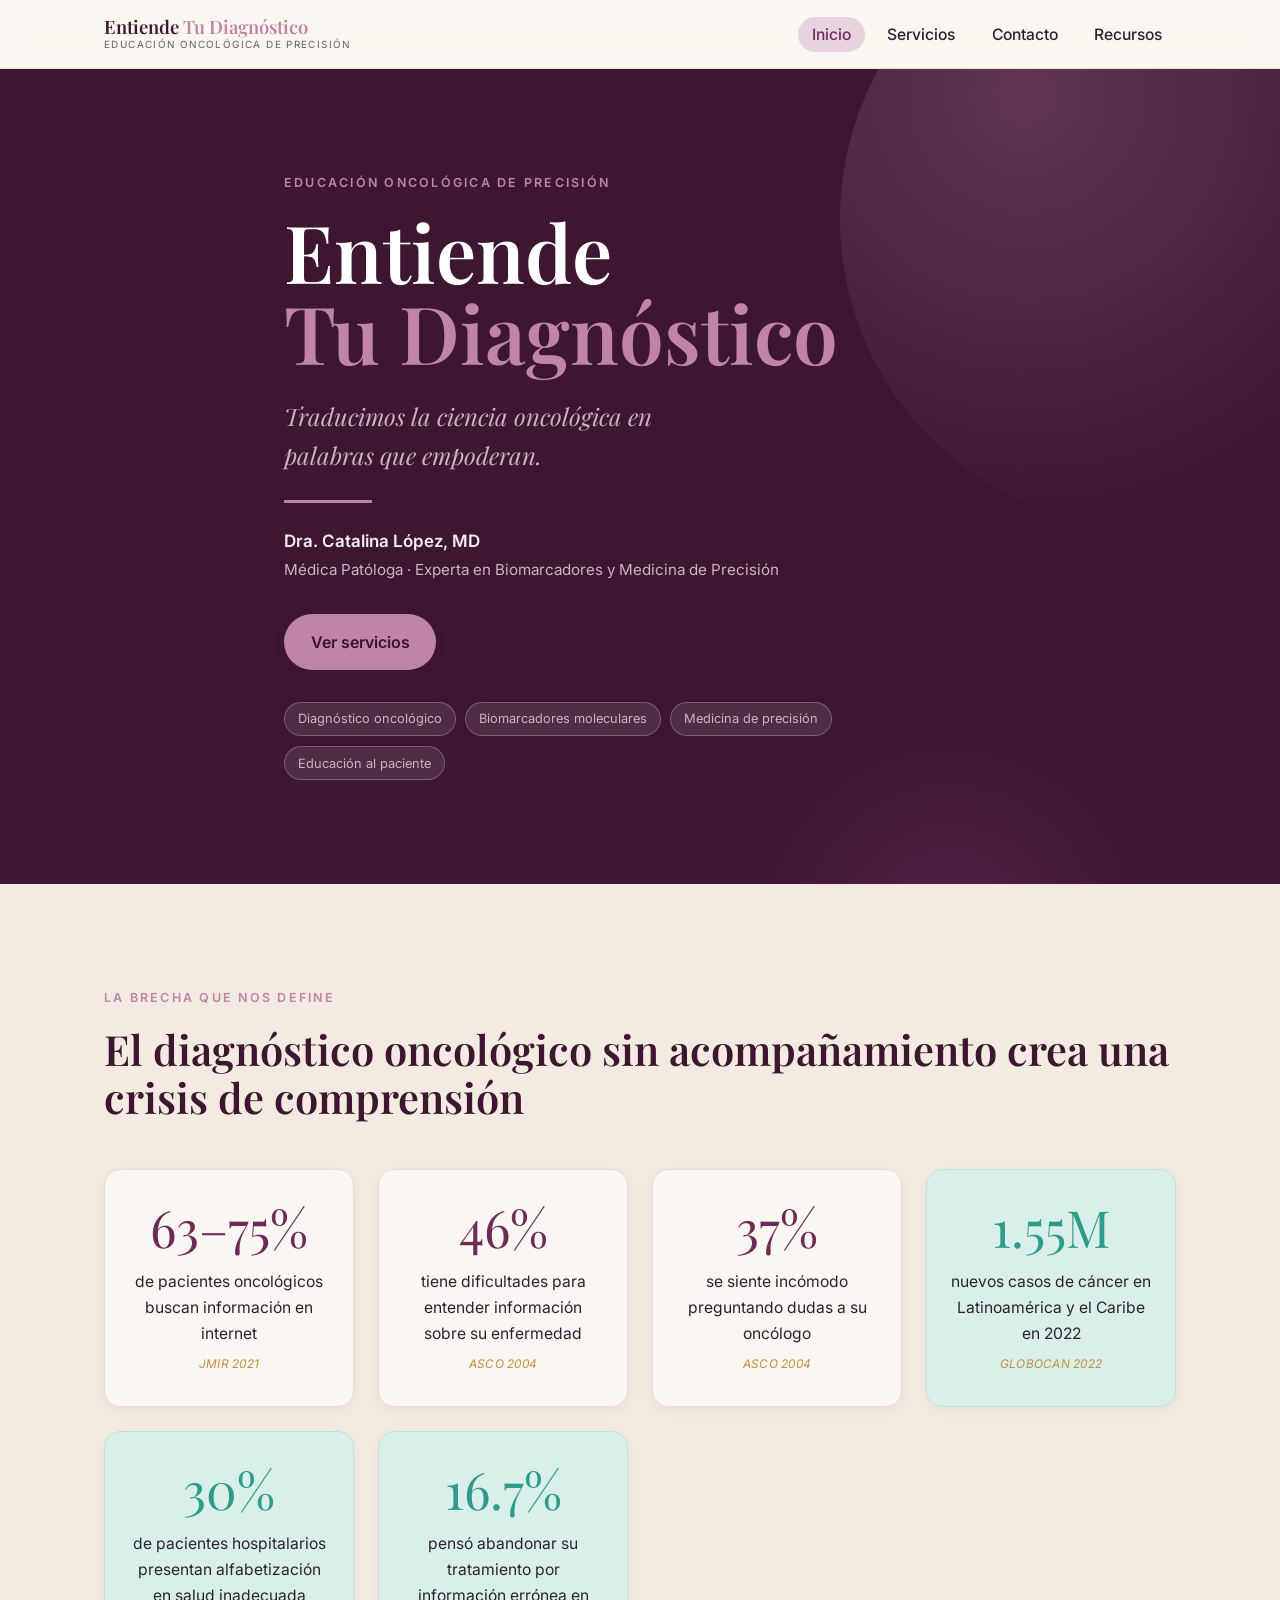
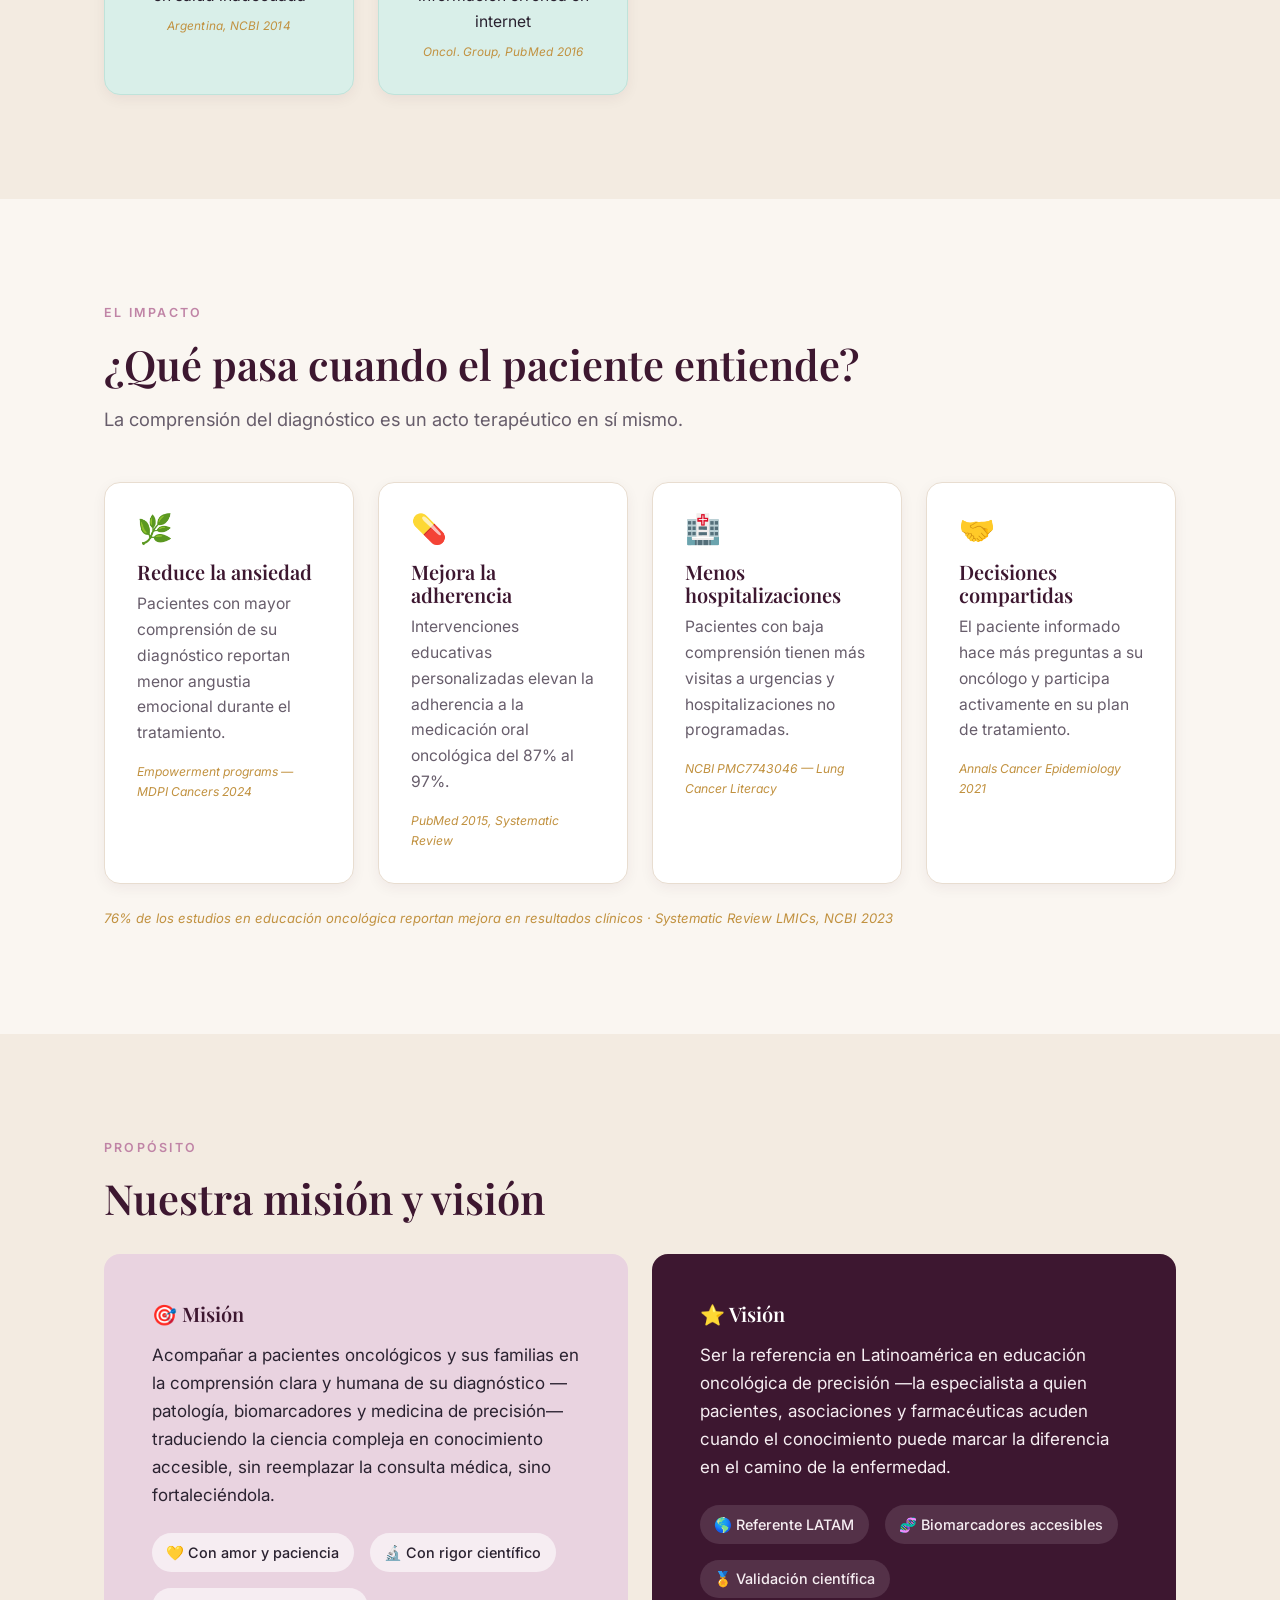
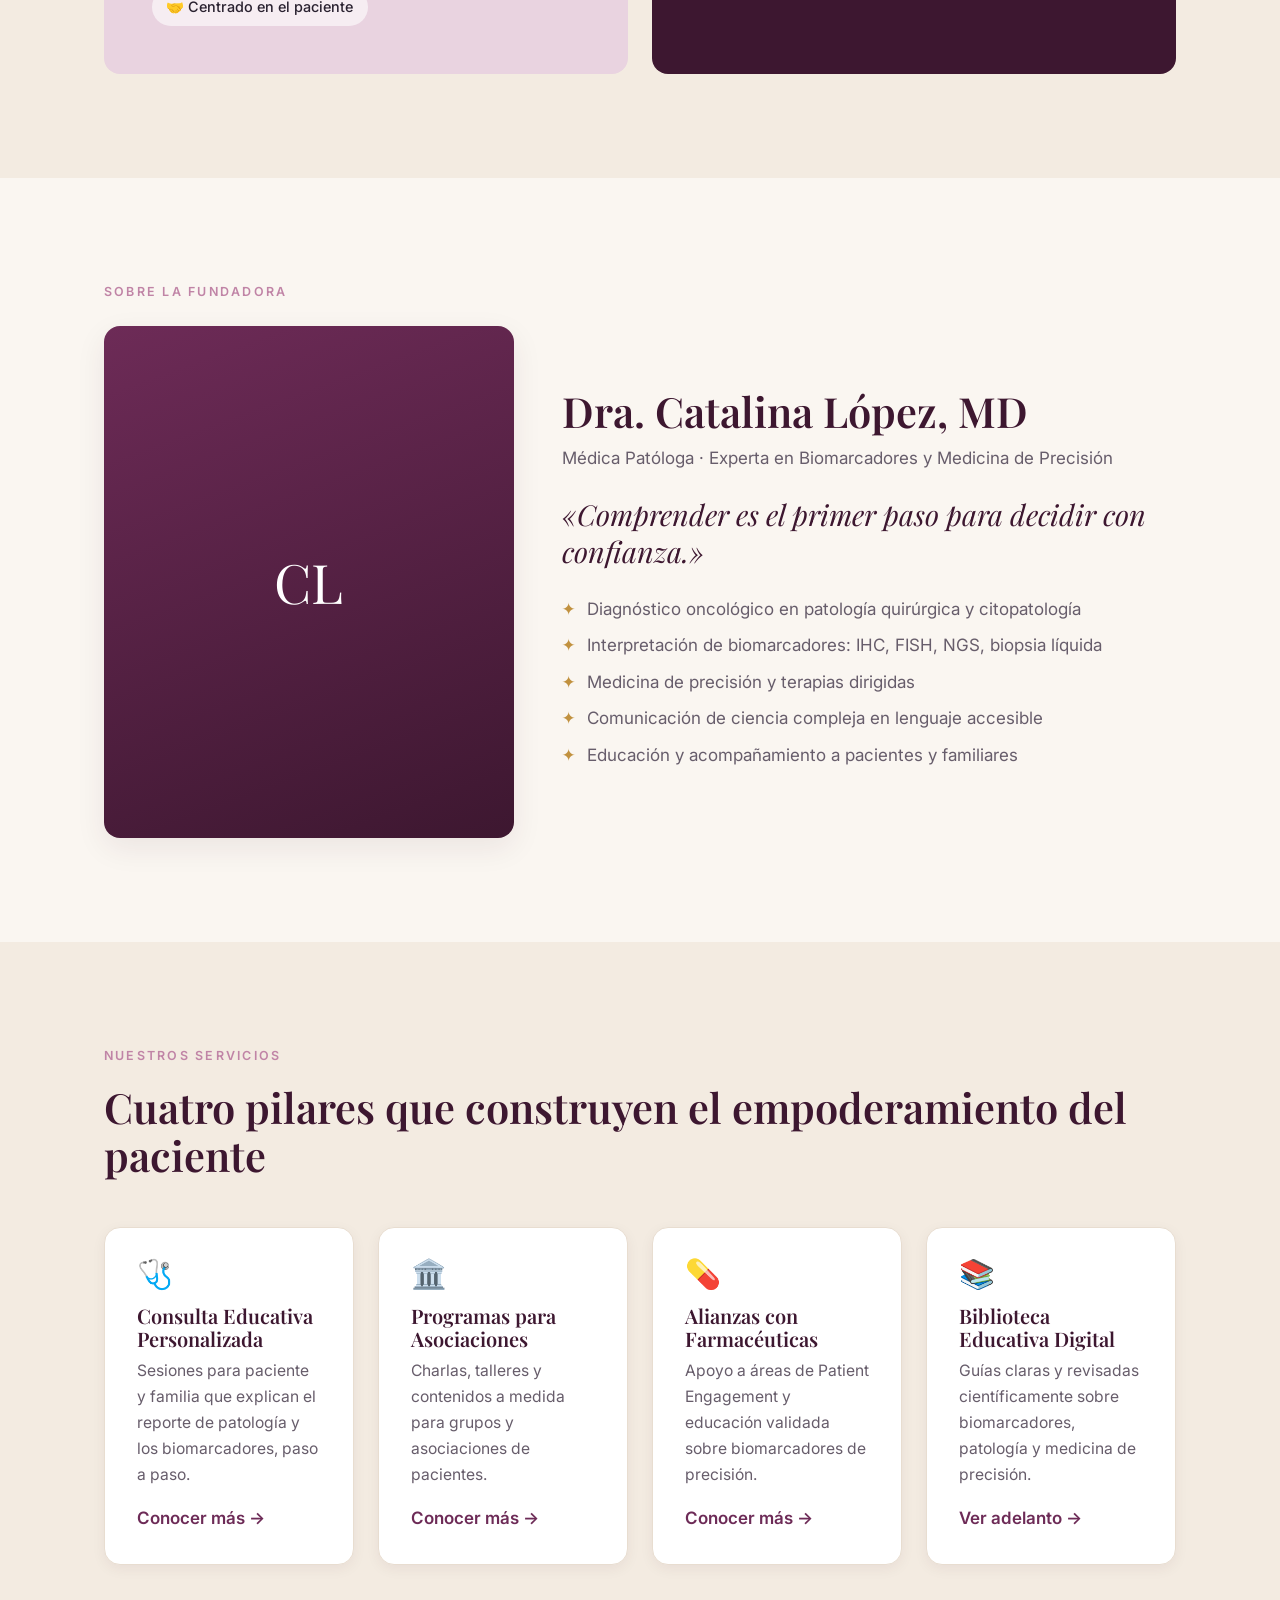
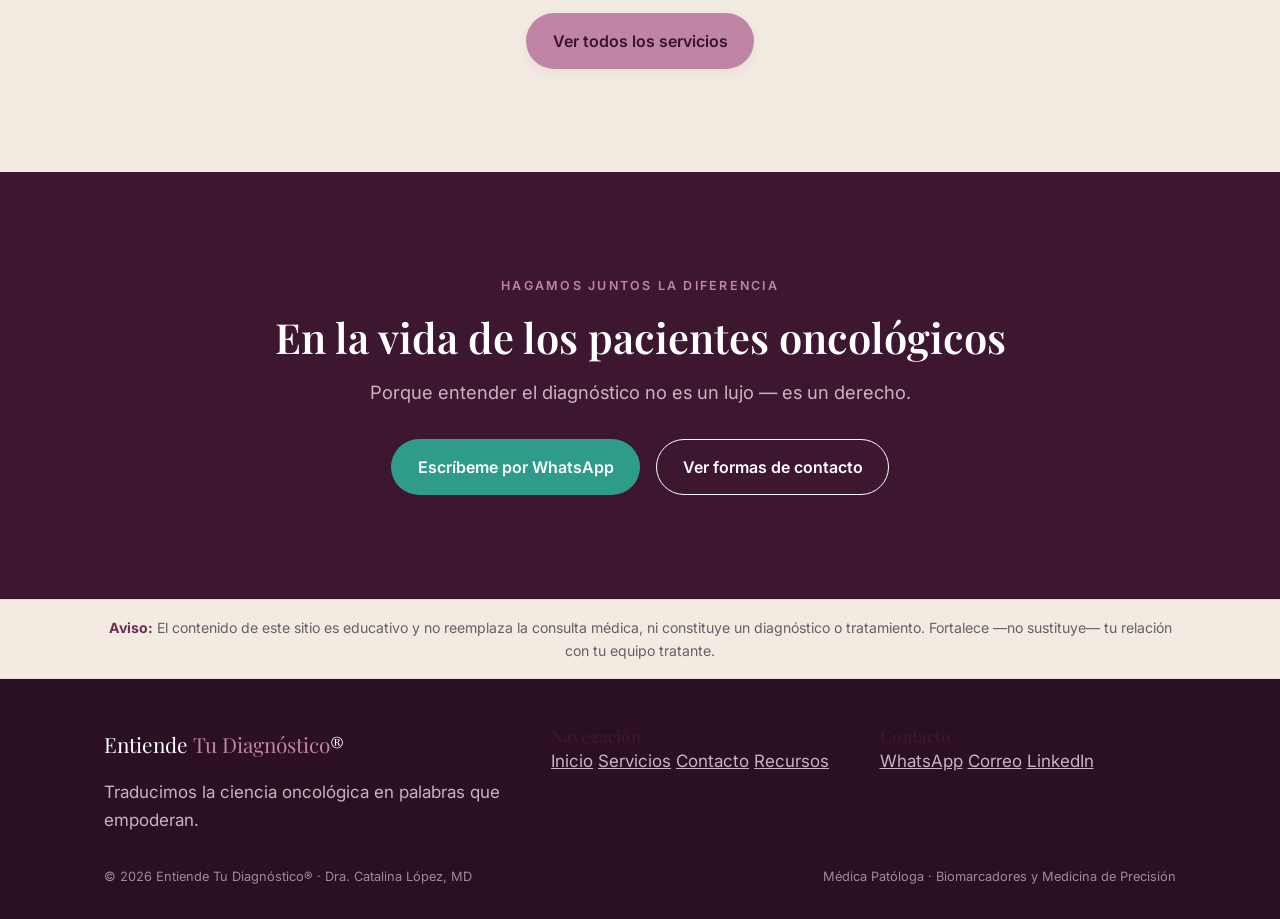
==== index.html @ 5de09a42 "Add files via upload" ====
<!DOCTYPE html>
<html lang="es">
<head>
  <meta charset="UTF-8">
  <meta name="viewport" content="width=device-width, initial-scale=1.0">
  <title>Entiende Tu Diagnóstico® — Educación oncológica de precisión</title>
  <meta name="description" content="Traducimos la ciencia oncológica en palabras que empoderan. Acompañamiento claro y humano a pacientes con cáncer y sus familias: patología, biomarcadores y medicina de precisión. Dra. Catalina López, MD.">

  <!-- Compartir (Open Graph) -->
  <meta property="og:type" content="website">
  <meta property="og:title" content="Entiende Tu Diagnóstico® — Educación oncológica de precisión">
  <meta property="og:description" content="Traducimos la ciencia oncológica en palabras que empoderan.">
  <meta property="og:locale" content="es_ES">

  <link rel="icon" href="favicon.svg" type="image/svg+xml">
  <link rel="preconnect" href="https://fonts.googleapis.com">
  <link rel="preconnect" href="https://fonts.gstatic.com" crossorigin>
  <link href="https://fonts.googleapis.com/css2?family=Playfair+Display:ital,wght@0,500;0,600;1,500&family=Inter:wght@400;500;600&display=swap" rel="stylesheet">
  <link rel="stylesheet" href="styles.css">
</head>
<body>

  <!-- ===== Header ===== -->
  <header class="site-header">
    <nav class="container nav" aria-label="Principal">
      <a class="brand" href="index.html">
        <span class="brand__name">Entiende <em>Tu Diagnóstico</em></span>
        <span class="brand__tag">Educación oncológica de precisión</span>
      </a>
      <button class="nav__toggle" aria-label="Abrir menú" aria-expanded="false" aria-controls="nav-list">
        <svg viewBox="0 0 24 24" fill="none" stroke="currentColor" stroke-width="2" stroke-linecap="round" aria-hidden="true"><line x1="4" y1="7" x2="20" y2="7"/><line x1="4" y1="12" x2="20" y2="12"/><line x1="4" y1="17" x2="20" y2="17"/></svg>
      </button>
      <ul class="nav__list" id="nav-list">
        <li><a class="nav__link" href="index.html" aria-current="page">Inicio</a></li>
        <li><a class="nav__link" href="servicios.html">Servicios</a></li>
        <li><a class="nav__link" href="contacto.html">Contacto</a></li>
        <li><a class="nav__link" href="recursos.html">Recursos</a></li>
      </ul>
    </nav>
  </header>

  <main>
    <!-- ===== Hero ===== -->
    <section class="hero">
      <div class="container hero__inner">
        <p class="eyebrow">Educación oncológica de precisión</p>
        <h1 class="hero__title">
          <span class="l1">Entiende</span>
          <span class="l2">Tu Diagnóstico</span>
        </h1>
        <p class="hero__tagline">Traducimos la ciencia oncológica en palabras que empoderan.</p>
        <hr class="hero__rule">
        <p class="hero__by">Dra. Catalina López, MD
          <span>Médica Patóloga · Experta en Biomarcadores y Medicina de Precisión</span>
        </p>
        <div class="hero__actions">
          <a class="btn btn--primary" href="servicios.html">Ver servicios</a>
          <a class="btn btn--ghost" href="contacto.html">Contáctame</a>
        </div>
        <div class="hero__chips">
          <span class="chip">Diagnóstico oncológico</span>
          <span class="chip">Biomarcadores moleculares</span>
          <span class="chip">Medicina de precisión</span>
          <span class="chip">Educación al paciente</span>
        </div>
      </div>
    </section>

    <!-- ===== La brecha / el problema ===== -->
    <section class="section section--cream2">
      <div class="container">
        <p class="eyebrow">La brecha que nos define</p>
        <h2 class="section-title">El diagnóstico oncológico sin acompañamiento crea una crisis de comprensión</h2>
        <div class="stats">
          <div class="stat">
            <div class="stat__num">63–75%</div>
            <div class="stat__label">de pacientes oncológicos buscan información en internet</div>
            <div class="stat__source">JMIR 2021</div>
          </div>
          <div class="stat">
            <div class="stat__num">46%</div>
            <div class="stat__label">tiene dificultades para entender información sobre su enfermedad</div>
            <div class="stat__source">ASCO 2004</div>
          </div>
          <div class="stat">
            <div class="stat__num">37%</div>
            <div class="stat__label">se siente incómodo preguntando dudas a su oncólogo</div>
            <div class="stat__source">ASCO 2004</div>
          </div>
          <div class="stat stat--teal">
            <div class="stat__num">1.55M</div>
            <div class="stat__label">nuevos casos de cáncer en Latinoamérica y el Caribe en 2022</div>
            <div class="stat__source">GLOBOCAN 2022</div>
          </div>
          <div class="stat stat--teal">
            <div class="stat__num">30%</div>
            <div class="stat__label">de pacientes hospitalarios presentan alfabetización en salud inadecuada</div>
            <div class="stat__source">Argentina, NCBI 2014</div>
          </div>
          <div class="stat stat--teal">
            <div class="stat__num">16.7%</div>
            <div class="stat__label">pensó abandonar su tratamiento por información errónea en internet</div>
            <div class="stat__source">Oncol. Group, PubMed 2016</div>
          </div>
        </div>
      </div>
    </section>

    <!-- ===== Qué pasa cuando el paciente entiende ===== -->
    <section class="section">
      <div class="container">
        <p class="eyebrow">El impacto</p>
        <h2 class="section-title">¿Qué pasa cuando el paciente entiende?</h2>
        <p class="lead">La comprensión del diagnóstico es un acto terapéutico en sí mismo.</p>
        <div class="cards cards--4 mt-5">
          <article class="card">
            <div class="card__icon">🌿</div>
            <h3 class="card__title">Reduce la ansiedad</h3>
            <p class="card__text">Pacientes con mayor comprensión de su diagnóstico reportan menor angustia emocional durante el tratamiento.</p>
            <p class="card__source">Empowerment programs — MDPI Cancers 2024</p>
          </article>
          <article class="card">
            <div class="card__icon">💊</div>
            <h3 class="card__title">Mejora la adherencia</h3>
            <p class="card__text">Intervenciones educativas personalizadas elevan la adherencia a la medicación oral oncológica del 87% al 97%.</p>
            <p class="card__source">PubMed 2015, Systematic Review</p>
          </article>
          <article class="card">
            <div class="card__icon">🏥</div>
            <h3 class="card__title">Menos hospitalizaciones</h3>
            <p class="card__text">Pacientes con baja comprensión tienen más visitas a urgencias y hospitalizaciones no programadas.</p>
            <p class="card__source">NCBI PMC7743046 — Lung Cancer Literacy</p>
          </article>
          <article class="card">
            <div class="card__icon">🤝</div>
            <h3 class="card__title">Decisiones compartidas</h3>
            <p class="card__text">El paciente informado hace más preguntas a su oncólogo y participa activamente en su plan de tratamiento.</p>
            <p class="card__source">Annals Cancer Epidemiology 2021</p>
          </article>
        </div>
        <p class="footnote">76% de los estudios en educación oncológica reportan mejora en resultados clínicos · Systematic Review LMICs, NCBI 2023</p>
      </div>
    </section>

    <!-- ===== Misión / Visión / Valores ===== -->
    <section class="section section--cream2">
      <div class="container">
        <p class="eyebrow">Propósito</p>
        <h2 class="section-title">Nuestra misión y visión</h2>
        <div class="mv mt-4">
          <div class="mv__card mv__card--mission">
            <h3 class="card__title">🎯 Misión</h3>
            <p class="mt-2">Acompañar a pacientes oncológicos y sus familias en la comprensión clara y humana de su diagnóstico —patología, biomarcadores y medicina de precisión— traduciendo la ciencia compleja en conocimiento accesible, sin reemplazar la consulta médica, sino fortaleciéndola.</p>
            <div class="values">
              <span class="value">💛 Con amor y paciencia</span>
              <span class="value">🔬 Con rigor científico</span>
              <span class="value">🤝 Centrado en el paciente</span>
            </div>
          </div>
          <div class="mv__card mv__card--vision">
            <h3 class="card__title">⭐ Visión</h3>
            <p class="mt-2">Ser la referencia en Latinoamérica en educación oncológica de precisión —la especialista a quien pacientes, asociaciones y farmacéuticas acuden cuando el conocimiento puede marcar la diferencia en el camino de la enfermedad.</p>
            <div class="values">
              <span class="value">🌎 Referente LATAM</span>
              <span class="value">🧬 Biomarcadores accesibles</span>
              <span class="value">🏅 Validación científica</span>
            </div>
          </div>
        </div>
      </div>
    </section>

    <!-- ===== Sobre la fundadora ===== -->
    <section class="section">
      <div class="container">
        <p class="eyebrow">Sobre la fundadora</p>
        <div class="founder mt-3">
          <div class="founder__portrait">
            <span class="founder__initials" aria-hidden="true">CL</span>
          </div>
          <div>
            <h2 class="section-title" style="margin-bottom:.2em">Dra. Catalina López, MD</h2>
            <p class="muted">Médica Patóloga · Experta en Biomarcadores y Medicina de Precisión</p>
            <p class="founder__quote">«Comprender es el primer paso para decidir con confianza.»</p>
            <ul class="founder__cred">
              <li>Diagnóstico oncológico en patología quirúrgica y citopatología</li>
              <li>Interpretación de biomarcadores: IHC, FISH, NGS, biopsia líquida</li>
              <li>Medicina de precisión y terapias dirigidas</li>
              <li>Comunicación de ciencia compleja en lenguaje accesible</li>
              <li>Educación y acompañamiento a pacientes y familiares</li>
            </ul>
          </div>
        </div>
      </div>
    </section>

    <!-- ===== Adelanto de servicios ===== -->
    <section class="section section--cream2">
      <div class="container">
        <p class="eyebrow">Nuestros servicios</p>
        <h2 class="section-title">Cuatro pilares que construyen el empoderamiento del paciente</h2>
        <div class="cards cards--4 mt-5">
          <article class="card card--hover">
            <div class="card__icon">🩺</div>
            <h3 class="card__title">Consulta Educativa Personalizada</h3>
            <p class="card__text">Sesiones para paciente y familia que explican el reporte de patología y los biomarcadores, paso a paso.</p>
            <a class="card__cta" href="servicios.html">Conocer más →</a>
          </article>
          <article class="card card--hover">
            <div class="card__icon">🏛️</div>
            <h3 class="card__title">Programas para Asociaciones</h3>
            <p class="card__text">Charlas, talleres y contenidos a medida para grupos y asociaciones de pacientes.</p>
            <a class="card__cta" href="servicios.html">Conocer más →</a>
          </article>
          <article class="card card--hover">
            <div class="card__icon">💊</div>
            <h3 class="card__title">Alianzas con Farmacéuticas</h3>
            <p class="card__text">Apoyo a áreas de Patient Engagement y educación validada sobre biomarcadores de precisión.</p>
            <a class="card__cta" href="servicios.html">Conocer más →</a>
          </article>
          <article class="card card--hover">
            <div class="card__icon">📚</div>
            <h3 class="card__title">Biblioteca Educativa Digital</h3>
            <p class="card__text">Guías claras y revisadas científicamente sobre biomarcadores, patología y medicina de precisión.</p>
            <a class="card__cta" href="recursos.html">Ver adelanto →</a>
          </article>
        </div>
        <div class="center mt-5">
          <a class="btn btn--primary" href="servicios.html">Ver todos los servicios</a>
        </div>
      </div>
    </section>

    <!-- ===== CTA contacto ===== -->
    <section class="section section--dark">
      <div class="container center">
        <p class="eyebrow">Hagamos juntos la diferencia</p>
        <h2 class="section-title">En la vida de los pacientes oncológicos</h2>
        <p class="lead" style="margin-inline:auto">Porque entender el diagnóstico no es un lujo — es un derecho.</p>
        <div class="contact-cta">
          <a class="btn btn--whatsapp" href="https://wa.me/573115520337?text=Hola%20Dra.%20Catalina%2C%20me%20gustar%C3%ADa%20saber%20m%C3%A1s%20sobre%20Entiende%20Tu%20Diagn%C3%B3stico." target="_blank" rel="noopener">Escríbeme por WhatsApp</a>
          <a class="btn btn--ghost" href="contacto.html">Ver formas de contacto</a>
        </div>
      </div>
    </section>
  </main>

  <!-- ===== Aviso médico ===== -->
  <aside class="medical-note">
    <div class="container">
      <p><strong>Aviso:</strong> El contenido de este sitio es educativo y no reemplaza la consulta médica, ni constituye un diagnóstico o tratamiento. Fortalece —no sustituye— tu relación con tu equipo tratante.</p>
    </div>
  </aside>

  <!-- ===== Footer ===== -->
  <footer class="site-footer">
    <div class="container footer__grid">
      <div>
        <div class="footer__brand-name">Entiende <em>Tu Diagnóstico</em>®</div>
        <p class="mt-2 maxw-short">Traducimos la ciencia oncológica en palabras que empoderan.</p>
      </div>
      <div>
        <h4>Navegación</h4>
        <a href="index.html">Inicio</a>
        <a href="servicios.html">Servicios</a>
        <a href="contacto.html">Contacto</a>
        <a href="recursos.html">Recursos</a>
      </div>
      <div>
        <h4>Contacto</h4>
        <a href="https://wa.me/573115520337" target="_blank" rel="noopener">WhatsApp</a>
        <a href="mailto:catalinalopezcastillo1@gmail.com">Correo</a>
        <a href="https://www.linkedin.com/in/catalina-lopez-md" target="_blank" rel="noopener">LinkedIn</a>
      </div>
      <div class="footer__bottom">
        <span>© 2026 Entiende Tu Diagnóstico® · Dra. Catalina López, MD</span>
        <span>Médica Patóloga · Biomarcadores y Medicina de Precisión</span>
      </div>
    </div>
  </footer>

  <script src="menu.js"></script>
</body>
</html>
---- styles.css ----
/* ============================================================
   Entiende Tu Diagnóstico — hoja de estilos
   Sistema de diseño: tokens en variables (fáciles de migrar a
   un generador de sitios más adelante). Estética serena,
   minimalista, fiel a la marca (aubergine + crema + acentos).
   ============================================================ */

/* ---------- 1. Tokens de diseño ---------- */
:root {
  /* Marca */
  --c-aubergine:      #3d1730; /* morado profundo de marca */
  --c-aubergine-deep: #2b0f22; /* aún más oscuro (footer) */
  --c-plum:           #6d2b57; /* morado medio */
  --c-mauve:          #c084a6; /* malva rosado (acento titular) */
  --c-mauve-soft:     #e9d3e0; /* malva muy claro */

  /* Neutros cálidos (la calma) */
  --c-cream:          #faf6f1;
  --c-cream-2:        #f3ebe1;
  --c-sand:           #e8ddd0;

  /* Acentos puntuales */
  --c-teal:           #2f9c8b;
  --c-teal-soft:      #d9efe9;
  --c-gold:           #c1913f;

  /* Texto */
  --c-ink:            #2a2230;
  --c-ink-soft:       #675d6b;
  --c-on-dark:        #f6eef2;
  --c-on-dark-soft:   #cbb3c3;

  /* Tipografía */
  --f-serif: 'Playfair Display', Georgia, 'Times New Roman', serif;
  --f-sans:  'Inter', system-ui, -apple-system, 'Segoe UI', Roboto, sans-serif;

  /* Escala de espaciado */
  --s-1: 0.5rem;
  --s-2: 1rem;
  --s-3: 1.5rem;
  --s-4: 2rem;
  --s-5: 3rem;
  --s-6: 4.5rem;
  --s-7: 6.5rem;

  /* Otros */
  --maxw: 1120px;
  --maxw-narrow: 760px;
  --radius: 16px;
  --radius-sm: 10px;
  --shadow:    0 10px 30px rgba(61, 23, 48, 0.08);
  --shadow-sm: 0 4px 14px rgba(61, 23, 48, 0.06);
  --ring: 0 0 0 3px rgba(192, 132, 166, 0.45);
}

/* ---------- 2. Reset ligero ---------- */
*, *::before, *::after { box-sizing: border-box; }
* { margin: 0; }
html { scroll-behavior: smooth; -webkit-text-size-adjust: 100%; }
body {
  font-family: var(--f-sans);
  color: var(--c-ink);
  background: var(--c-cream);
  line-height: 1.65;
  font-size: 1.0625rem;
  -webkit-font-smoothing: antialiased;
  text-rendering: optimizeLegibility;
}
img, picture, svg { display: block; max-width: 100%; }
a { color: inherit; }
h1, h2, h3, h4 { font-family: var(--f-serif); line-height: 1.15; font-weight: 600; color: var(--c-aubergine); }
ul { list-style: none; padding: 0; }
:focus-visible { outline: none; box-shadow: var(--ring); border-radius: 6px; }

/* ---------- 3. Utilidades de layout ---------- */
.container { width: 100%; max-width: var(--maxw); margin-inline: auto; padding-inline: var(--s-3); }
.section { padding-block: var(--s-7); }
.section--tight { padding-block: var(--s-6); }
.section--cream2 { background: var(--c-cream-2); }
.section--dark {
  background: var(--c-aubergine);
  color: var(--c-on-dark);
}
.section--dark h1, .section--dark h2, .section--dark h3 { color: #fff; }
.narrow { max-width: var(--maxw-narrow); margin-inline: auto; }
.center { text-align: center; }
.mt-1 { margin-top: var(--s-1); }
.mt-2 { margin-top: var(--s-2); }
.mt-3 { margin-top: var(--s-3); }
.mt-4 { margin-top: var(--s-4); }
.mt-5 { margin-top: var(--s-5); }
.muted { color: var(--c-ink-soft); }
.maxw-short { max-width: 36ch; }
.footnote { font-size: 0.82rem; color: var(--c-gold); font-style: italic; margin-top: var(--s-3); }
.card__cta { display: inline-block; margin-top: var(--s-2); font-weight: 600; color: var(--c-plum); text-decoration: none; }
.card__cta:hover { color: var(--c-mauve); }

.eyebrow {
  font-family: var(--f-sans);
  font-size: 0.78rem;
  font-weight: 600;
  letter-spacing: 0.18em;
  text-transform: uppercase;
  color: var(--c-mauve);
  margin-bottom: var(--s-2);
}
.section--dark .eyebrow { color: var(--c-mauve); }

.section-title { font-size: clamp(1.7rem, 3.4vw, 2.6rem); margin-bottom: var(--s-2); }
.lead { font-size: 1.15rem; color: var(--c-ink-soft); max-width: 60ch; }
.section--dark .lead { color: var(--c-on-dark-soft); }

/* ---------- 4. Botones ---------- */
.btn {
  display: inline-flex; align-items: center; gap: 0.55em;
  font-family: var(--f-sans); font-weight: 600; font-size: 1rem;
  padding: 0.85em 1.6em; border-radius: 999px;
  text-decoration: none; cursor: pointer; border: 1.5px solid transparent;
  transition: transform .18s ease, background-color .18s ease, box-shadow .18s ease, color .18s ease;
  will-change: transform;
}
.btn:hover { transform: translateY(-2px); }
.btn--primary { background: var(--c-mauve); color: #3a1330; box-shadow: var(--shadow-sm); }
.btn--primary:hover { background: #cf95b3; }
.btn--ghost { background: transparent; border-color: currentColor; color: var(--c-aubergine); }
.section--dark .btn--ghost { color: #fff; }
.btn--ghost:hover { background: rgba(192,132,166,0.14); }
.btn--whatsapp { background: var(--c-teal); color: #fff; box-shadow: var(--shadow-sm); }
.btn--whatsapp:hover { background: #34ac99; }
.btn--mail { background: var(--c-aubergine); color: #fff; box-shadow: var(--shadow-sm); }
.btn--mail:hover { background: var(--c-plum); }
.btn__icon { width: 1.2em; height: 1.2em; }

/* ---------- 5. Header / navegación ---------- */
.site-header {
  position: sticky; top: 0; z-index: 50;
  background: rgba(250, 246, 241, 0.88);
  backdrop-filter: saturate(140%) blur(10px);
  border-bottom: 1px solid var(--c-sand);
}
.nav { display: flex; align-items: center; justify-content: space-between; gap: var(--s-2); min-height: 68px; }
.brand { display: inline-flex; flex-direction: column; text-decoration: none; line-height: 1; }
.brand__name { font-family: var(--f-serif); font-size: 1.15rem; font-weight: 600; color: var(--c-aubergine); }
.brand__name em { font-style: normal; color: var(--c-mauve); }
.brand__tag { font-size: 0.62rem; letter-spacing: 0.14em; text-transform: uppercase; color: var(--c-ink-soft); margin-top: 3px; }

.nav__list { display: flex; align-items: center; gap: var(--s-1); }
.nav__link {
  text-decoration: none; color: var(--c-ink); font-weight: 500; font-size: 0.98rem;
  padding: 0.5em 0.9em; border-radius: 999px; transition: background-color .15s, color .15s;
}
.nav__link:hover { background: var(--c-cream-2); color: var(--c-plum); }
.nav__link[aria-current="page"] { color: var(--c-plum); background: var(--c-mauve-soft); }

.nav__toggle {
  display: none; background: none; border: 0; cursor: pointer; padding: 0.4em;
  color: var(--c-aubergine); border-radius: 8px;
}
.nav__toggle svg { width: 28px; height: 28px; }

/* ---------- 6. Hero ---------- */
.hero { position: relative; overflow: hidden; background: var(--c-aubergine); color: var(--c-on-dark); }
.hero::before, .hero::after {
  content: ""; position: absolute; border-radius: 50%; pointer-events: none;
  background: radial-gradient(circle at 30% 30%, rgba(192,132,166,0.28), rgba(192,132,166,0) 70%);
}
.hero::before { width: 620px; height: 620px; right: -180px; top: -160px; }
.hero::after  { width: 420px; height: 420px; right: 120px; bottom: -260px; background: radial-gradient(circle, rgba(109,43,87,0.5), rgba(109,43,87,0) 70%); }
.hero__inner { position: relative; z-index: 1; padding-block: clamp(var(--s-6), 10vw, var(--s-7)); max-width: 760px; }
.hero__title { font-size: clamp(2.8rem, 8vw, 5rem); line-height: 1.02; margin-bottom: var(--s-3); }
.hero__title span { display: block; }
.hero__title .l1 { color: #fff; }
.hero__title .l2 { color: var(--c-mauve); }
.hero__tagline { font-size: clamp(1.15rem, 2.4vw, 1.5rem); font-style: italic; color: var(--c-on-dark-soft); font-family: var(--f-serif); max-width: 30ch; margin-bottom: var(--s-3); }
.hero__rule { width: 88px; height: 3px; background: var(--c-mauve); border: 0; margin: var(--s-3) 0; }
.hero__by { color: var(--c-on-dark); font-weight: 600; }
.hero__by span { display: block; font-weight: 400; font-size: 0.95rem; color: var(--c-on-dark-soft); margin-top: 2px; }
.hero__actions { display: flex; flex-wrap: wrap; gap: var(--s-2); margin-top: var(--s-4); }
.hero__chips { display: flex; flex-wrap: wrap; gap: 0.6rem; margin-top: var(--s-4); }
.chip { font-size: 0.8rem; padding: 0.45em 1em; border-radius: 999px; background: rgba(246,238,242,0.1); border: 1px solid rgba(203,179,195,0.35); color: var(--c-on-dark-soft); }

/* ---------- 7. Estadísticas (la brecha) ---------- */
.stats { display: grid; grid-template-columns: repeat(auto-fit, minmax(220px, 1fr)); gap: var(--s-3); margin-top: var(--s-5); }
.stat { background: var(--c-cream); border: 1px solid var(--c-sand); border-radius: var(--radius); padding: var(--s-4) var(--s-3); text-align: center; box-shadow: var(--shadow-sm); }
.stat--teal { background: var(--c-teal-soft); border-color: #bfe3da; }
.stat__num { font-family: var(--f-serif); font-size: clamp(2.4rem, 5vw, 3.2rem); color: var(--c-plum); line-height: 1; }
.stat--teal .stat__num { color: var(--c-teal); }
.stat__label { margin-top: var(--s-2); color: var(--c-ink); font-size: 0.98rem; }
.stat__source { margin-top: var(--s-1); font-size: 0.74rem; color: var(--c-gold); font-style: italic; letter-spacing: 0.02em; }

/* ---------- 8. Tarjetas genéricas / beneficios ---------- */
.cards { display: grid; gap: var(--s-3); }
.cards--2 { grid-template-columns: repeat(auto-fit, minmax(300px, 1fr)); }
.cards--3 { grid-template-columns: repeat(auto-fit, minmax(260px, 1fr)); }
.cards--4 { grid-template-columns: repeat(auto-fit, minmax(240px, 1fr)); }

.card { background: #fff; border: 1px solid var(--c-sand); border-radius: var(--radius); padding: var(--s-4); box-shadow: var(--shadow-sm); transition: transform .2s ease, box-shadow .2s ease; }
.card--hover:hover { transform: translateY(-4px); box-shadow: var(--shadow); }
.card__icon { font-size: 1.8rem; margin-bottom: var(--s-2); line-height: 1; }
.card__title { font-size: 1.25rem; margin-bottom: var(--s-1); }
.card__text { color: var(--c-ink-soft); font-size: 0.98rem; }
.card__source { margin-top: var(--s-2); font-size: 0.76rem; color: var(--c-gold); font-style: italic; }

/* Lista con viñeta de marca */
.ticks li { position: relative; padding-left: 1.6em; margin-bottom: 0.6em; color: var(--c-ink); }
.ticks li::before { content: "▸"; position: absolute; left: 0; color: var(--c-mauve); font-weight: 700; }

/* ---------- 9. Misión / Visión / valores ---------- */
.mv { display: grid; grid-template-columns: repeat(auto-fit, minmax(300px, 1fr)); gap: var(--s-3); }
.mv__card { border-radius: var(--radius); padding: var(--s-5); }
.mv__card--mission { background: var(--c-mauve-soft); }
.mv__card--vision { background: var(--c-aubergine); color: var(--c-on-dark); }
.mv__card--vision h3 { color: #fff; }
.values { display: flex; flex-wrap: wrap; gap: var(--s-2); margin-top: var(--s-3); }
.value { display: inline-flex; align-items: center; gap: 0.5em; background: rgba(255,255,255,0.6); border-radius: 999px; padding: 0.5em 1em; font-size: 0.9rem; font-weight: 500; }
.mv__card--vision .value { background: rgba(246,238,242,0.12); color: var(--c-on-dark); }

/* ---------- 10. Servicios ---------- */
.service { display: grid; grid-template-columns: minmax(0, 1fr); gap: var(--s-2); background: #fff; border: 1px solid var(--c-sand); border-radius: var(--radius); padding: var(--s-5); box-shadow: var(--shadow-sm); }
.service__head { display: flex; align-items: center; gap: var(--s-2); }
.service__icon { font-size: 2rem; line-height: 1; }
.service__num { font-family: var(--f-serif); font-size: 1rem; color: var(--c-mauve); }
.service__title { font-size: 1.5rem; }
.service__grid { display: grid; grid-template-columns: repeat(auto-fit, minmax(280px, 1fr)); gap: var(--s-3); }

/* ---------- 11. Fundadora ---------- */
.founder { display: grid; grid-template-columns: 0.8fr 1.2fr; gap: var(--s-5); align-items: center; }
.founder__portrait { background: linear-gradient(160deg, var(--c-plum), var(--c-aubergine)); border-radius: var(--radius); aspect-ratio: 4 / 5; display: grid; place-items: center; color: var(--c-on-dark-soft); text-align: center; padding: var(--s-3); box-shadow: var(--shadow); overflow: hidden; }
.founder__portrait img { width: 100%; height: 100%; object-fit: cover; border-radius: var(--radius); }
.founder__initials { font-family: var(--f-serif); font-size: 3.4rem; color: #fff; }
.founder__quote { font-family: var(--f-serif); font-size: clamp(1.3rem, 2.6vw, 1.8rem); color: var(--c-aubergine); font-style: italic; line-height: 1.3; margin: var(--s-3) 0; }
.founder__cred li { position: relative; padding-left: 1.5em; margin-bottom: 0.5em; color: var(--c-ink-soft); }
.founder__cred li::before { content: "✦"; position: absolute; left: 0; color: var(--c-gold); }

/* ---------- 12. Recursos ---------- */
.badge { display: inline-flex; align-items: center; gap: 0.5em; background: var(--c-gold); color: #fff; font-weight: 600; font-size: 0.8rem; letter-spacing: 0.08em; text-transform: uppercase; padding: 0.4em 1em; border-radius: 999px; }
.resource { background: #fff; border: 1px solid var(--c-sand); border-radius: var(--radius); padding: var(--s-3); box-shadow: var(--shadow-sm); }
.resource__topic { font-family: var(--f-serif); font-size: 1.12rem; color: var(--c-plum); margin-bottom: 0.3em; }
.resource__text { font-size: 0.92rem; color: var(--c-ink-soft); }

/* ---------- 13. Bloque de contacto ---------- */
.contact-cta { display: flex; flex-wrap: wrap; gap: var(--s-2); justify-content: center; margin-top: var(--s-4); }
.contact-methods { display: grid; grid-template-columns: repeat(auto-fit, minmax(240px, 1fr)); gap: var(--s-3); margin-top: var(--s-5); }
.contact-card { background: #fff; border: 1px solid var(--c-sand); border-radius: var(--radius); padding: var(--s-4); text-align: center; box-shadow: var(--shadow-sm); }
.contact-card__label { font-size: 0.8rem; text-transform: uppercase; letter-spacing: 0.12em; color: var(--c-ink-soft); margin-bottom: var(--s-1); }
.contact-card__value { font-weight: 600; color: var(--c-aubergine); word-break: break-word; }
.quote-close { font-family: var(--f-serif); font-style: italic; font-size: clamp(1.3rem, 3vw, 1.9rem); color: var(--c-aubergine); text-align: center; max-width: 24ch; margin: var(--s-5) auto 0; }

/* ---------- 14. Footer ---------- */
.site-footer { background: var(--c-aubergine-deep); color: var(--c-on-dark-soft); padding-block: var(--s-5) var(--s-4); }
.footer__grid { display: grid; grid-template-columns: 1.4fr 1fr 1fr; gap: var(--s-4); }
.footer__brand-name { font-family: var(--f-serif); font-size: 1.3rem; color: #fff; }
.footer__brand-name em { font-style: normal; color: var(--c-mauve); }
.footer h4 { color: var(--c-on-dark); font-family: var(--f-sans); font-size: 0.82rem; letter-spacing: 0.12em; text-transform: uppercase; margin-bottom: var(--s-2); }
.footer a { color: var(--c-on-dark-soft); text-decoration: none; display: inline-block; margin-bottom: 0.5em; }
.footer a:hover { color: #fff; }
.footer__disclaimer { grid-column: 1 / -1; border-top: 1px solid rgba(203,179,195,0.2); margin-top: var(--s-3); padding-top: var(--s-3); font-size: 0.82rem; color: var(--c-on-dark-soft); }
.footer__bottom { grid-column: 1 / -1; display: flex; flex-wrap: wrap; justify-content: space-between; gap: var(--s-2); font-size: 0.8rem; color: rgba(203,179,195,0.75); }

/* ---------- 15. Aviso médico (banner sutil) ---------- */
.medical-note { background: var(--c-cream-2); border-top: 1px solid var(--c-sand); border-bottom: 1px solid var(--c-sand); }
.medical-note p { font-size: 0.88rem; color: var(--c-ink-soft); text-align: center; padding-block: var(--s-2); margin: 0; }
.medical-note strong { color: var(--c-plum); }

/* ---------- 16. Responsive ---------- */
@media (max-width: 860px) {
  .founder { grid-template-columns: 1fr; }
  .footer__grid { grid-template-columns: 1fr 1fr; }
}
@media (max-width: 720px) {
  .nav__toggle { display: inline-flex; }
  .nav__list {
    position: absolute; top: 68px; left: 0; right: 0;
    flex-direction: column; align-items: stretch; gap: 0;
    background: var(--c-cream); border-bottom: 1px solid var(--c-sand);
    padding: var(--s-2) var(--s-3) var(--s-3);
    box-shadow: var(--shadow); display: none;
  }
  .nav__list.is-open { display: flex; }
  .nav__link { padding: 0.8em 0.9em; border-radius: var(--radius-sm); }
  .section { padding-block: var(--s-6); }
  .footer__grid { grid-template-columns: 1fr; }
  .founder__portrait { max-width: 320px; }
}

/* Respeta a quien prefiere menos movimiento */
@media (prefers-reduced-motion: reduce) {
  * { animation: none !important; transition: none !important; scroll-behavior: auto !important; }
}
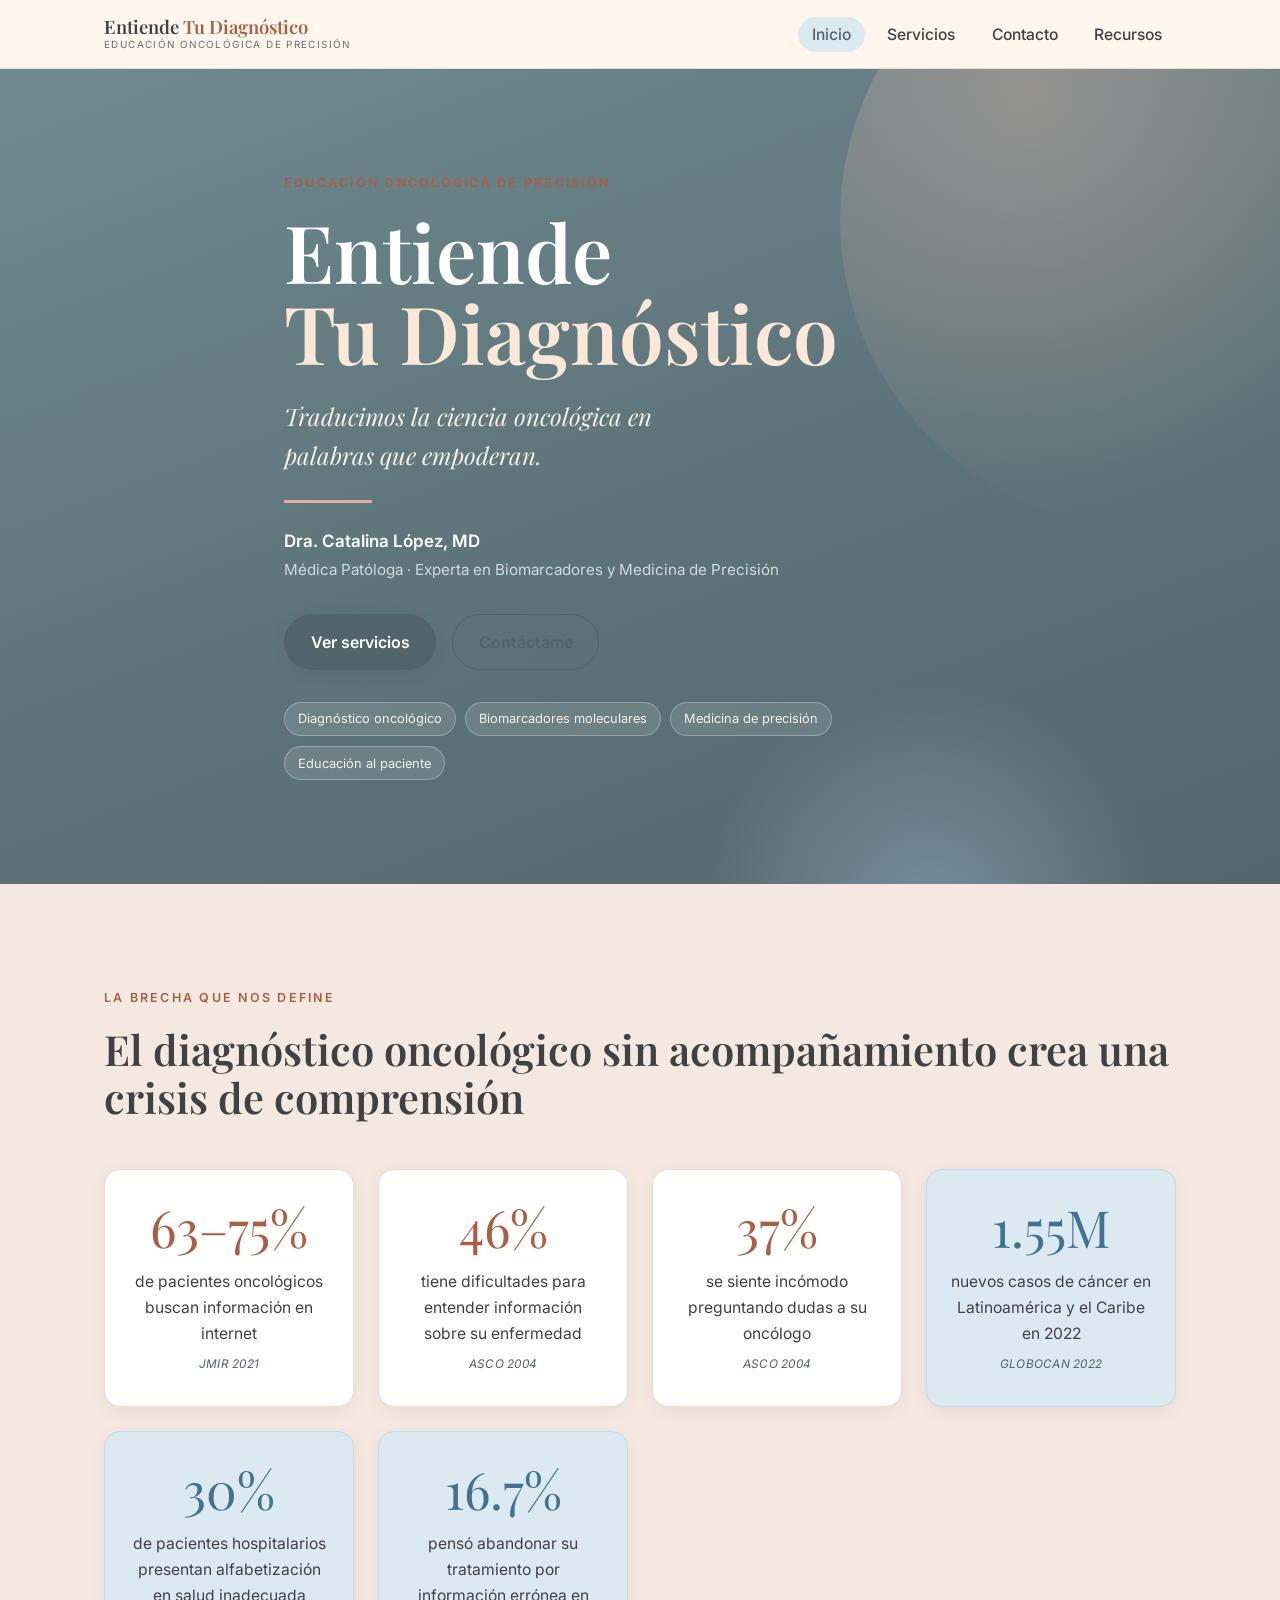
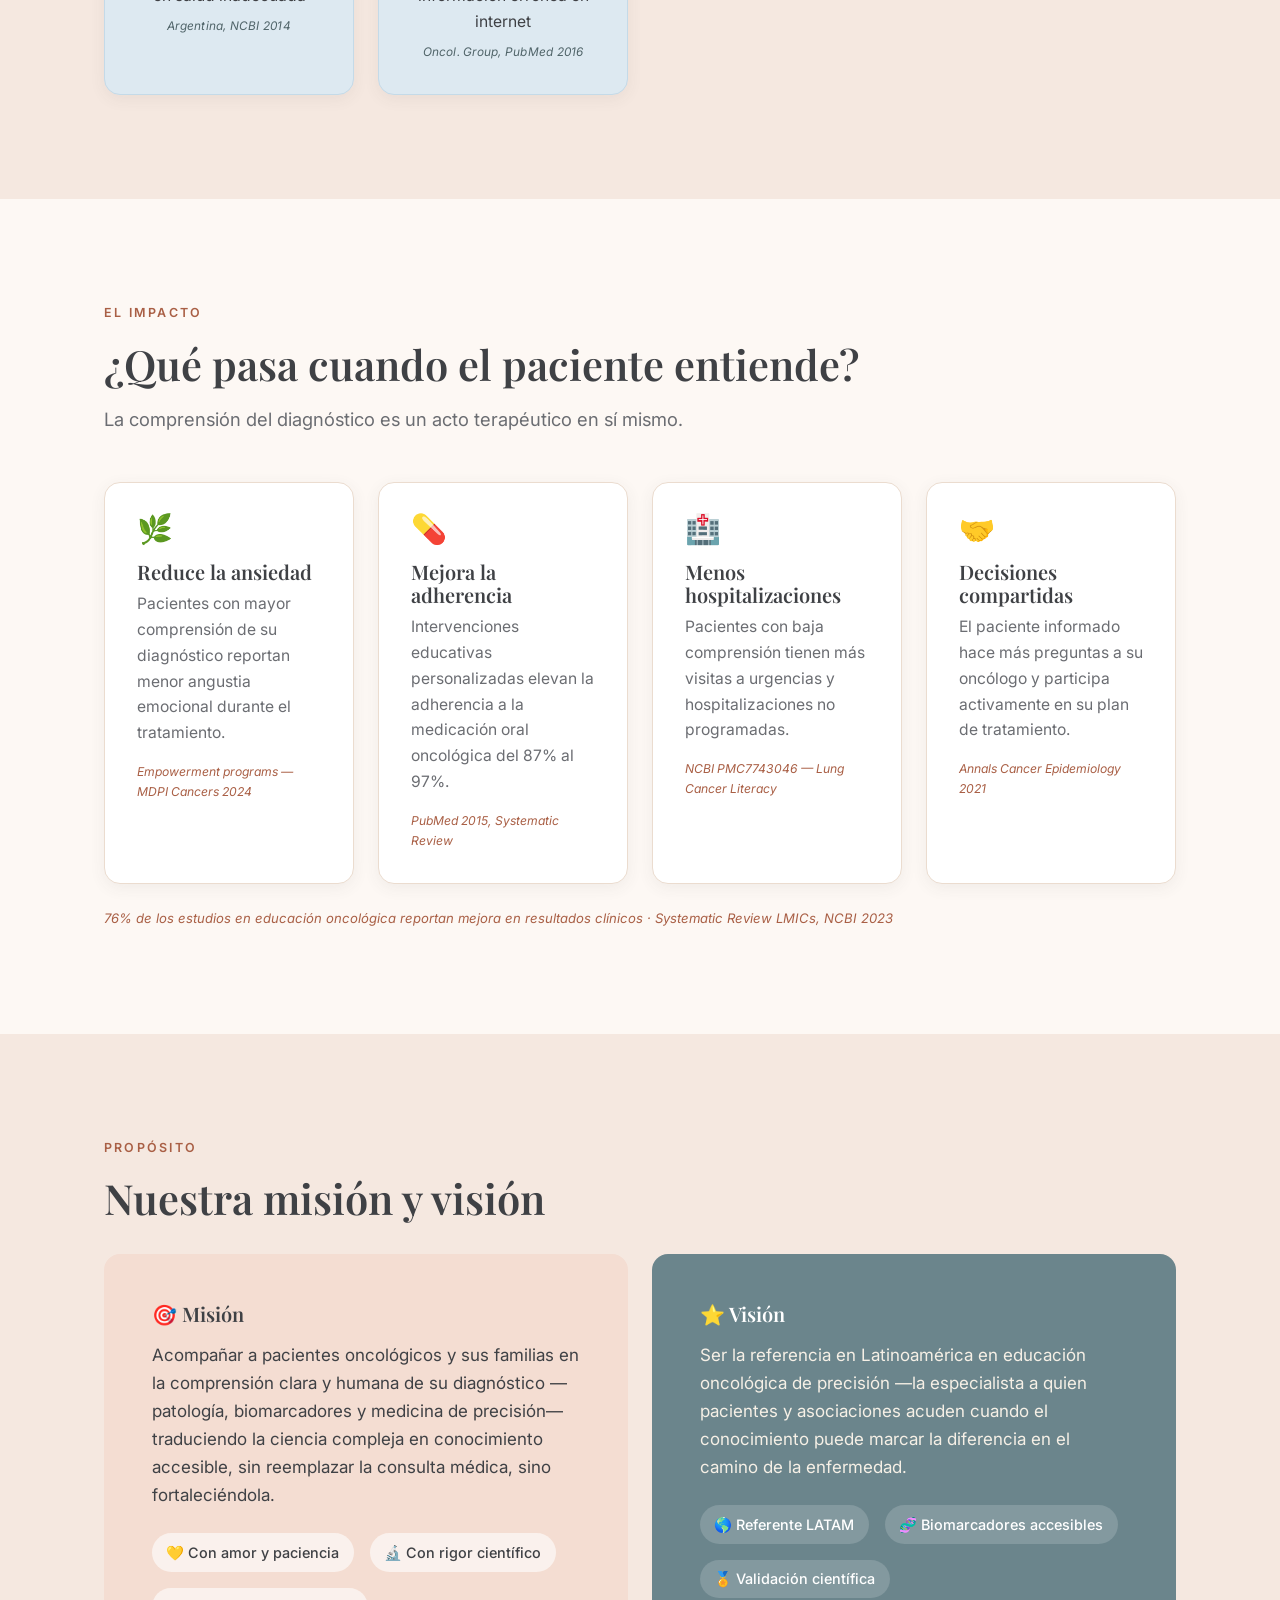
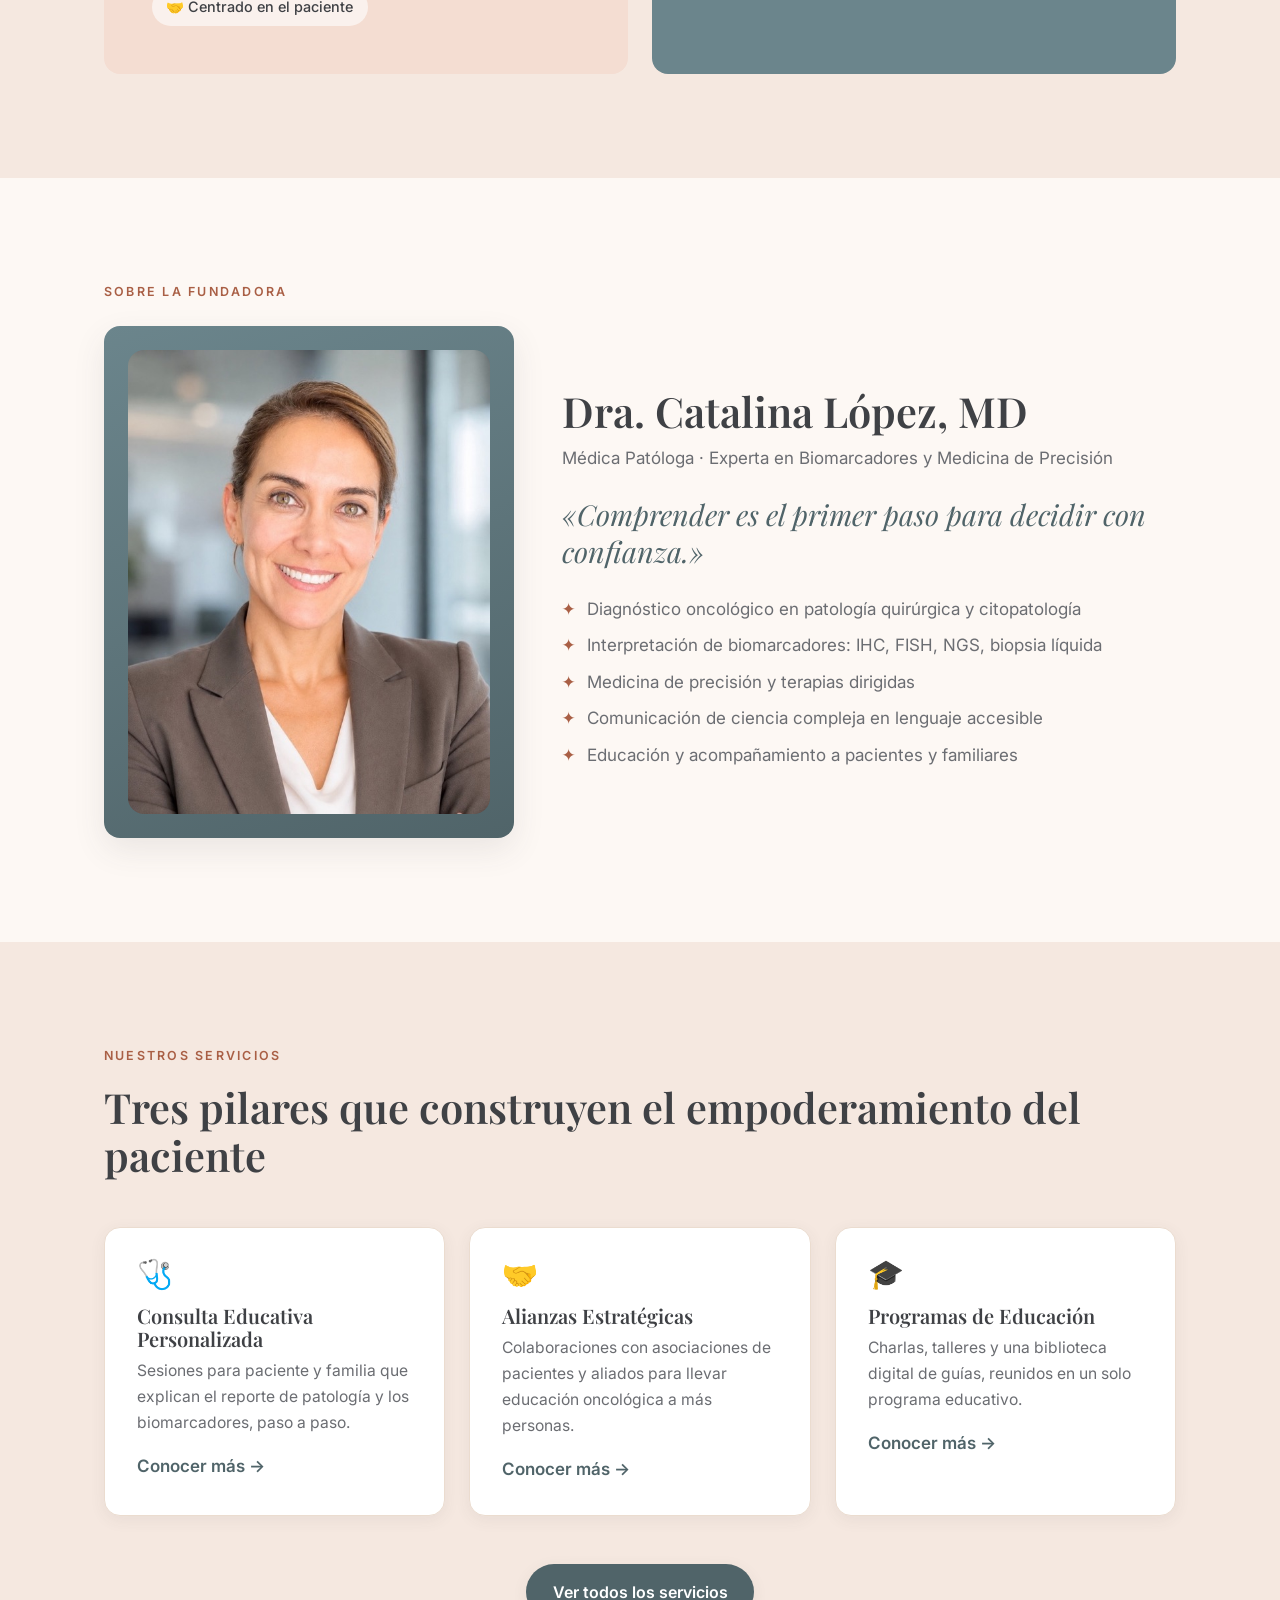
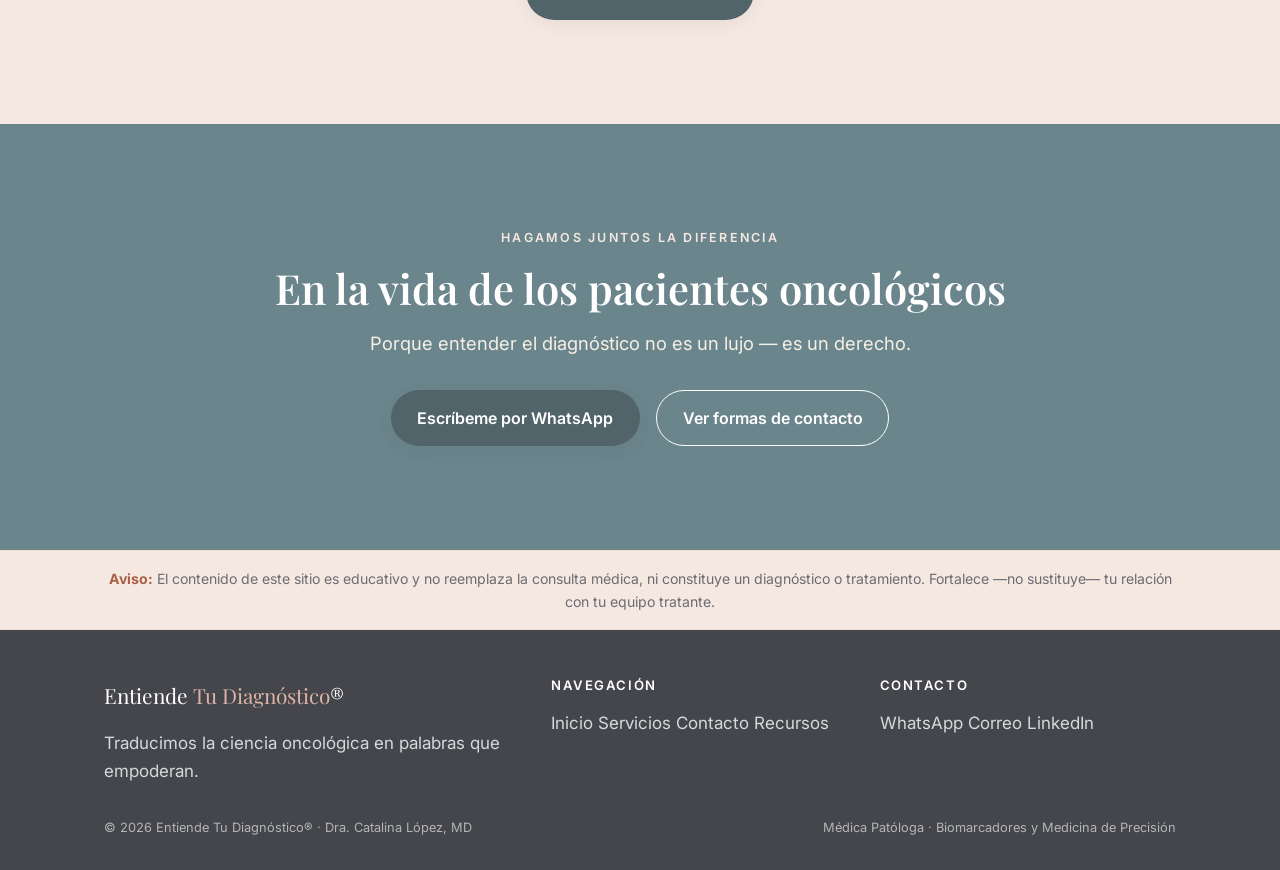
==== commit ef5de71a: "Add files via upload" ====
--- a/index.html
+++ b/index.html
@@ -159,7 +159,7 @@
           </div>
           <div class="mv__card mv__card--vision">
             <h3 class="card__title">⭐ Visión</h3>
-            <p class="mt-2">Ser la referencia en Latinoamérica en educación oncológica de precisión —la especialista a quien pacientes, asociaciones y farmacéuticas acuden cuando el conocimiento puede marcar la diferencia en el camino de la enfermedad.</p>
+            <p class="mt-2">Ser la referencia en Latinoamérica en educación oncológica de precisión —la especialista a quien pacientes y asociaciones acuden cuando el conocimiento puede marcar la diferencia en el camino de la enfermedad.</p>
             <div class="values">
               <span class="value">🌎 Referente LATAM</span>
               <span class="value">🧬 Biomarcadores accesibles</span>
@@ -171,12 +171,12 @@
     </section>
 
     <!-- ===== Sobre la fundadora ===== -->
-    <section class="section">
+    <section class="section" id="fundadora">
       <div class="container">
         <p class="eyebrow">Sobre la fundadora</p>
         <div class="founder mt-3">
           <div class="founder__portrait">
-            <span class="founder__initials" aria-hidden="true">CL</span>
+            <img src="catalina.jpg" alt="Retrato de la Dra. Catalina López, médica patóloga">
           </div>
           <div>
             <h2 class="section-title" style="margin-bottom:.2em">Dra. Catalina López, MD</h2>
@@ -198,8 +198,8 @@
     <section class="section section--cream2">
       <div class="container">
         <p class="eyebrow">Nuestros servicios</p>
-        <h2 class="section-title">Cuatro pilares que construyen el empoderamiento del paciente</h2>
-        <div class="cards cards--4 mt-5">
+        <h2 class="section-title">Tres pilares que construyen el empoderamiento del paciente</h2>
+        <div class="cards cards--3 mt-5">
           <article class="card card--hover">
             <div class="card__icon">🩺</div>
             <h3 class="card__title">Consulta Educativa Personalizada</h3>
@@ -207,22 +207,16 @@
             <a class="card__cta" href="servicios.html">Conocer más →</a>
           </article>
           <article class="card card--hover">
-            <div class="card__icon">🏛️</div>
-            <h3 class="card__title">Programas para Asociaciones</h3>
-            <p class="card__text">Charlas, talleres y contenidos a medida para grupos y asociaciones de pacientes.</p>
+            <div class="card__icon">🤝</div>
+            <h3 class="card__title">Alianzas Estratégicas</h3>
+            <p class="card__text">Colaboraciones con asociaciones de pacientes y aliados para llevar educación oncológica a más personas.</p>
             <a class="card__cta" href="servicios.html">Conocer más →</a>
           </article>
           <article class="card card--hover">
-            <div class="card__icon">💊</div>
-            <h3 class="card__title">Alianzas con Farmacéuticas</h3>
-            <p class="card__text">Apoyo a áreas de Patient Engagement y educación validada sobre biomarcadores de precisión.</p>
+            <div class="card__icon">🎓</div>
+            <h3 class="card__title">Programas de Educación</h3>
+            <p class="card__text">Charlas, talleres y una biblioteca digital de guías, reunidos en un solo programa educativo.</p>
             <a class="card__cta" href="servicios.html">Conocer más →</a>
-          </article>
-          <article class="card card--hover">
-            <div class="card__icon">📚</div>
-            <h3 class="card__title">Biblioteca Educativa Digital</h3>
-            <p class="card__text">Guías claras y revisadas científicamente sobre biomarcadores, patología y medicina de precisión.</p>
-            <a class="card__cta" href="recursos.html">Ver adelanto →</a>
           </article>
         </div>
         <div class="center mt-5">
@@ -270,7 +264,7 @@
         <h4>Contacto</h4>
         <a href="https://wa.me/573115520337" target="_blank" rel="noopener">WhatsApp</a>
         <a href="mailto:catalinalopezcastillo1@gmail.com">Correo</a>
-        <a href="https://www.linkedin.com/in/catalina-lopez-md" target="_blank" rel="noopener">LinkedIn</a>
+        <a href="https://www.linkedin.com/in/catalina-l%C3%B3pez-md" target="_blank" rel="noopener">LinkedIn</a>
       </div>
       <div class="footer__bottom">
         <span>© 2026 Entiende Tu Diagnóstico® · Dra. Catalina López, MD</span>
--- a/styles.css
+++ b/styles.css
@@ -1,56 +1,51 @@
 /* ============================================================
    Entiende Tu Diagnóstico — hoja de estilos
-   Sistema de diseño: tokens en variables (fáciles de migrar a
-   un generador de sitios más adelante). Estética serena,
-   minimalista, fiel a la marca (aubergine + crema + acentos).
+   Paleta "calma costera": verde-gris + crema + terracota + azul.
+   Todo el color vive en variables (abajo) para editarlo fácil.
    ============================================================ */
 
 /* ---------- 1. Tokens de diseño ---------- */
 :root {
-  /* Marca */
-  --c-aubergine:      #3d1730; /* morado profundo de marca */
-  --c-aubergine-deep: #2b0f22; /* aún más oscuro (footer) */
-  --c-plum:           #6d2b57; /* morado medio */
-  --c-mauve:          #c084a6; /* malva rosado (acento titular) */
-  --c-mauve-soft:     #e9d3e0; /* malva muy claro */
+  /* Marca (verde-gris) */
+  --c-brand:         #6b858c; /* verde-gris principal (hero, acentos) */
+  --c-brand-deep:    #506469; /* verde-gris oscuro (botones, hover, texto de acento) */
+
+  /* Acentos cálidos y frescos */
+  --c-terracotta:      #dcb3a6; /* terracota suave */
+  --c-terracotta-deep: #a95f45; /* terracota oscuro (texto, badge, fuentes) */
+  --c-blue:            #a8c5d9; /* azul cielo */
+  --c-blue-soft:       #dde9f1; /* azul muy claro (fondos) */
 
   /* Neutros cálidos (la calma) */
-  --c-cream:          #faf6f1;
-  --c-cream-2:        #f3ebe1;
-  --c-sand:           #e8ddd0;
-
-  /* Acentos puntuales */
-  --c-teal:           #2f9c8b;
-  --c-teal-soft:      #d9efe9;
-  --c-gold:           #c1913f;
+  --c-cream:         #fdf8f4; /* fondo base muy claro (cálido, neutro) */
+  --c-cream-2:       #f5e8e0; /* arena rosada suave (secciones alternas) */
+  --c-sand:          #ebdccf; /* bordes / separadores */
+
+  /* Oscuro (footer) */
+  --c-charcoal:      #45464b; /* carbón */
 
   /* Texto */
-  --c-ink:            #2a2230;
-  --c-ink-soft:       #675d6b;
-  --c-on-dark:        #f6eef2;
-  --c-on-dark-soft:   #cbb3c3;
+  --c-ink:           #3f4145; /* texto principal */
+  --c-ink-soft:      #6b6d72; /* texto secundario */
+  --c-on-dark:       #f6f0e6; /* texto sobre verde-gris / carbón */
+  --c-on-dark-soft:  #d3dadb; /* texto tenue sobre oscuro */
 
   /* Tipografía */
   --f-serif: 'Playfair Display', Georgia, 'Times New Roman', serif;
   --f-sans:  'Inter', system-ui, -apple-system, 'Segoe UI', Roboto, sans-serif;
 
   /* Escala de espaciado */
-  --s-1: 0.5rem;
-  --s-2: 1rem;
-  --s-3: 1.5rem;
-  --s-4: 2rem;
-  --s-5: 3rem;
-  --s-6: 4.5rem;
-  --s-7: 6.5rem;
+  --s-1: 0.5rem;  --s-2: 1rem;   --s-3: 1.5rem;  --s-4: 2rem;
+  --s-5: 3rem;    --s-6: 4.5rem; --s-7: 6.5rem;
 
   /* Otros */
   --maxw: 1120px;
   --maxw-narrow: 760px;
   --radius: 16px;
   --radius-sm: 10px;
-  --shadow:    0 10px 30px rgba(61, 23, 48, 0.08);
-  --shadow-sm: 0 4px 14px rgba(61, 23, 48, 0.06);
-  --ring: 0 0 0 3px rgba(192, 132, 166, 0.45);
+  --shadow:    0 12px 32px rgba(69, 70, 75, 0.10);
+  --shadow-sm: 0 4px 16px rgba(69, 70, 75, 0.07);
+  --ring: 0 0 0 3px rgba(107, 133, 140, 0.5);
 }
 
 /* ---------- 2. Reset ligero ---------- */
@@ -68,7 +63,7 @@
 }
 img, picture, svg { display: block; max-width: 100%; }
 a { color: inherit; }
-h1, h2, h3, h4 { font-family: var(--f-serif); line-height: 1.15; font-weight: 600; color: var(--c-aubergine); }
+h1, h2, h3, h4 { font-family: var(--f-serif); line-height: 1.15; font-weight: 600; color: var(--c-ink); }
 ul { list-style: none; padding: 0; }
 :focus-visible { outline: none; box-shadow: var(--ring); border-radius: 6px; }
 
@@ -77,38 +72,29 @@
 .section { padding-block: var(--s-7); }
 .section--tight { padding-block: var(--s-6); }
 .section--cream2 { background: var(--c-cream-2); }
-.section--dark {
-  background: var(--c-aubergine);
-  color: var(--c-on-dark);
-}
+.section--dark { background: var(--c-brand); color: var(--c-on-dark); }
 .section--dark h1, .section--dark h2, .section--dark h3 { color: #fff; }
 .narrow { max-width: var(--maxw-narrow); margin-inline: auto; }
 .center { text-align: center; }
-.mt-1 { margin-top: var(--s-1); }
-.mt-2 { margin-top: var(--s-2); }
-.mt-3 { margin-top: var(--s-3); }
-.mt-4 { margin-top: var(--s-4); }
+.mt-1 { margin-top: var(--s-1); } .mt-2 { margin-top: var(--s-2); }
+.mt-3 { margin-top: var(--s-3); } .mt-4 { margin-top: var(--s-4); }
 .mt-5 { margin-top: var(--s-5); }
 .muted { color: var(--c-ink-soft); }
 .maxw-short { max-width: 36ch; }
-.footnote { font-size: 0.82rem; color: var(--c-gold); font-style: italic; margin-top: var(--s-3); }
-.card__cta { display: inline-block; margin-top: var(--s-2); font-weight: 600; color: var(--c-plum); text-decoration: none; }
-.card__cta:hover { color: var(--c-mauve); }
+.footnote { font-size: 0.82rem; color: var(--c-terracotta-deep); font-style: italic; margin-top: var(--s-3); }
+.card__cta { display: inline-block; margin-top: var(--s-2); font-weight: 600; color: var(--c-brand-deep); text-decoration: none; }
+.card__cta:hover { color: var(--c-terracotta-deep); }
 
 .eyebrow {
-  font-family: var(--f-sans);
-  font-size: 0.78rem;
-  font-weight: 600;
-  letter-spacing: 0.18em;
-  text-transform: uppercase;
-  color: var(--c-mauve);
-  margin-bottom: var(--s-2);
-}
-.section--dark .eyebrow { color: var(--c-mauve); }
+  font-family: var(--f-sans); font-size: 0.78rem; font-weight: 600;
+  letter-spacing: 0.18em; text-transform: uppercase;
+  color: var(--c-terracotta-deep); margin-bottom: var(--s-2);
+}
+.section--dark .eyebrow { color: var(--c-cream-2); }
 
 .section-title { font-size: clamp(1.7rem, 3.4vw, 2.6rem); margin-bottom: var(--s-2); }
 .lead { font-size: 1.15rem; color: var(--c-ink-soft); max-width: 60ch; }
-.section--dark .lead { color: var(--c-on-dark-soft); }
+.section--dark .lead { color: var(--c-on-dark); }
 
 /* ---------- 4. Botones ---------- */
 .btn {
@@ -117,31 +103,30 @@
   padding: 0.85em 1.6em; border-radius: 999px;
   text-decoration: none; cursor: pointer; border: 1.5px solid transparent;
   transition: transform .18s ease, background-color .18s ease, box-shadow .18s ease, color .18s ease;
-  will-change: transform;
 }
 .btn:hover { transform: translateY(-2px); }
-.btn--primary { background: var(--c-mauve); color: #3a1330; box-shadow: var(--shadow-sm); }
-.btn--primary:hover { background: #cf95b3; }
-.btn--ghost { background: transparent; border-color: currentColor; color: var(--c-aubergine); }
+.btn--primary { background: var(--c-brand-deep); color: #fff; box-shadow: var(--shadow-sm); }
+.btn--primary:hover { background: #45575b; }
+.btn--ghost { background: transparent; border-color: currentColor; color: var(--c-brand-deep); }
 .section--dark .btn--ghost { color: #fff; }
-.btn--ghost:hover { background: rgba(192,132,166,0.14); }
-.btn--whatsapp { background: var(--c-teal); color: #fff; box-shadow: var(--shadow-sm); }
-.btn--whatsapp:hover { background: #34ac99; }
-.btn--mail { background: var(--c-aubergine); color: #fff; box-shadow: var(--shadow-sm); }
-.btn--mail:hover { background: var(--c-plum); }
+.btn--ghost:hover { background: rgba(255, 255, 255, 0.16); }
+.btn--whatsapp { background: var(--c-brand-deep); color: #fff; box-shadow: var(--shadow-sm); }
+.btn--whatsapp:hover { background: #45575b; }
+.btn--mail { background: var(--c-terracotta); color: #3a3b3f; box-shadow: var(--shadow-sm); }
+.btn--mail:hover { background: #d3a595; }
 .btn__icon { width: 1.2em; height: 1.2em; }
 
 /* ---------- 5. Header / navegación ---------- */
 .site-header {
   position: sticky; top: 0; z-index: 50;
-  background: rgba(250, 246, 241, 0.88);
+  background: rgba(253, 246, 236, 0.9);
   backdrop-filter: saturate(140%) blur(10px);
   border-bottom: 1px solid var(--c-sand);
 }
 .nav { display: flex; align-items: center; justify-content: space-between; gap: var(--s-2); min-height: 68px; }
 .brand { display: inline-flex; flex-direction: column; text-decoration: none; line-height: 1; }
-.brand__name { font-family: var(--f-serif); font-size: 1.15rem; font-weight: 600; color: var(--c-aubergine); }
-.brand__name em { font-style: normal; color: var(--c-mauve); }
+.brand__name { font-family: var(--f-serif); font-size: 1.15rem; font-weight: 600; color: var(--c-ink); }
+.brand__name em { font-style: normal; color: var(--c-terracotta-deep); }
 .brand__tag { font-size: 0.62rem; letter-spacing: 0.14em; text-transform: uppercase; color: var(--c-ink-soft); margin-top: 3px; }
 
 .nav__list { display: flex; align-items: center; gap: var(--s-1); }
@@ -149,44 +134,48 @@
   text-decoration: none; color: var(--c-ink); font-weight: 500; font-size: 0.98rem;
   padding: 0.5em 0.9em; border-radius: 999px; transition: background-color .15s, color .15s;
 }
-.nav__link:hover { background: var(--c-cream-2); color: var(--c-plum); }
-.nav__link[aria-current="page"] { color: var(--c-plum); background: var(--c-mauve-soft); }
+.nav__link:hover { background: var(--c-cream-2); color: var(--c-brand-deep); }
+.nav__link[aria-current="page"] { color: var(--c-brand-deep); background: var(--c-blue-soft); }
 
 .nav__toggle {
   display: none; background: none; border: 0; cursor: pointer; padding: 0.4em;
-  color: var(--c-aubergine); border-radius: 8px;
+  color: var(--c-brand-deep); border-radius: 8px;
 }
 .nav__toggle svg { width: 28px; height: 28px; }
 
 /* ---------- 6. Hero ---------- */
-.hero { position: relative; overflow: hidden; background: var(--c-aubergine); color: var(--c-on-dark); }
+.hero {
+  position: relative; overflow: hidden; color: var(--c-on-dark);
+  background: linear-gradient(160deg, #6f8a91 0%, #5c7378 55%, #52686d 100%);
+}
 .hero::before, .hero::after {
   content: ""; position: absolute; border-radius: 50%; pointer-events: none;
-  background: radial-gradient(circle at 30% 30%, rgba(192,132,166,0.28), rgba(192,132,166,0) 70%);
-}
-.hero::before { width: 620px; height: 620px; right: -180px; top: -160px; }
-.hero::after  { width: 420px; height: 420px; right: 120px; bottom: -260px; background: radial-gradient(circle, rgba(109,43,87,0.5), rgba(109,43,87,0) 70%); }
+}
+.hero::before { width: 620px; height: 620px; right: -180px; top: -160px;
+  background: radial-gradient(circle at 30% 30%, rgba(220,179,166,0.4), rgba(220,179,166,0) 70%); }
+.hero::after { width: 460px; height: 460px; right: 120px; bottom: -260px;
+  background: radial-gradient(circle, rgba(168,197,217,0.4), rgba(168,197,217,0) 70%); }
 .hero__inner { position: relative; z-index: 1; padding-block: clamp(var(--s-6), 10vw, var(--s-7)); max-width: 760px; }
-.hero__title { font-size: clamp(2.8rem, 8vw, 5rem); line-height: 1.02; margin-bottom: var(--s-3); }
+.hero__title { font-size: clamp(2.8rem, 8vw, 5rem); line-height: 1.02; margin-bottom: var(--s-3); color: #fff; }
 .hero__title span { display: block; }
 .hero__title .l1 { color: #fff; }
-.hero__title .l2 { color: var(--c-mauve); }
-.hero__tagline { font-size: clamp(1.15rem, 2.4vw, 1.5rem); font-style: italic; color: var(--c-on-dark-soft); font-family: var(--f-serif); max-width: 30ch; margin-bottom: var(--s-3); }
-.hero__rule { width: 88px; height: 3px; background: var(--c-mauve); border: 0; margin: var(--s-3) 0; }
-.hero__by { color: var(--c-on-dark); font-weight: 600; }
+.hero__title .l2 { color: #fbe7d7; }
+.hero__tagline { font-size: clamp(1.15rem, 2.4vw, 1.5rem); font-style: italic; color: var(--c-on-dark); font-family: var(--f-serif); max-width: 30ch; margin-bottom: var(--s-3); }
+.hero__rule { width: 88px; height: 3px; background: var(--c-terracotta); border: 0; margin: var(--s-3) 0; }
+.hero__by { color: #fff; font-weight: 600; }
 .hero__by span { display: block; font-weight: 400; font-size: 0.95rem; color: var(--c-on-dark-soft); margin-top: 2px; }
 .hero__actions { display: flex; flex-wrap: wrap; gap: var(--s-2); margin-top: var(--s-4); }
 .hero__chips { display: flex; flex-wrap: wrap; gap: 0.6rem; margin-top: var(--s-4); }
-.chip { font-size: 0.8rem; padding: 0.45em 1em; border-radius: 999px; background: rgba(246,238,242,0.1); border: 1px solid rgba(203,179,195,0.35); color: var(--c-on-dark-soft); }
+.chip { font-size: 0.8rem; padding: 0.45em 1em; border-radius: 999px; background: rgba(255,255,255,0.12); border: 1px solid rgba(255,255,255,0.28); color: var(--c-on-dark); }
 
 /* ---------- 7. Estadísticas (la brecha) ---------- */
 .stats { display: grid; grid-template-columns: repeat(auto-fit, minmax(220px, 1fr)); gap: var(--s-3); margin-top: var(--s-5); }
-.stat { background: var(--c-cream); border: 1px solid var(--c-sand); border-radius: var(--radius); padding: var(--s-4) var(--s-3); text-align: center; box-shadow: var(--shadow-sm); }
-.stat--teal { background: var(--c-teal-soft); border-color: #bfe3da; }
-.stat__num { font-family: var(--f-serif); font-size: clamp(2.4rem, 5vw, 3.2rem); color: var(--c-plum); line-height: 1; }
-.stat--teal .stat__num { color: var(--c-teal); }
+.stat { background: #fff; border: 1px solid var(--c-sand); border-radius: var(--radius); padding: var(--s-4) var(--s-3); text-align: center; box-shadow: var(--shadow-sm); }
+.stat--teal { background: var(--c-blue-soft); border-color: #c4dae8; }
+.stat__num { font-family: var(--f-serif); font-size: clamp(2.4rem, 5vw, 3.2rem); color: var(--c-terracotta-deep); line-height: 1; }
+.stat--teal .stat__num { color: #3f7391; }
 .stat__label { margin-top: var(--s-2); color: var(--c-ink); font-size: 0.98rem; }
-.stat__source { margin-top: var(--s-1); font-size: 0.74rem; color: var(--c-gold); font-style: italic; letter-spacing: 0.02em; }
+.stat__source { margin-top: var(--s-1); font-size: 0.74rem; color: var(--c-brand-deep); font-style: italic; letter-spacing: 0.02em; }
 
 /* ---------- 8. Tarjetas genéricas / beneficios ---------- */
 .cards { display: grid; gap: var(--s-3); }
@@ -199,43 +188,44 @@
 .card__icon { font-size: 1.8rem; margin-bottom: var(--s-2); line-height: 1; }
 .card__title { font-size: 1.25rem; margin-bottom: var(--s-1); }
 .card__text { color: var(--c-ink-soft); font-size: 0.98rem; }
-.card__source { margin-top: var(--s-2); font-size: 0.76rem; color: var(--c-gold); font-style: italic; }
+.card__source { margin-top: var(--s-2); font-size: 0.76rem; color: var(--c-terracotta-deep); font-style: italic; }
 
 /* Lista con viñeta de marca */
 .ticks li { position: relative; padding-left: 1.6em; margin-bottom: 0.6em; color: var(--c-ink); }
-.ticks li::before { content: "▸"; position: absolute; left: 0; color: var(--c-mauve); font-weight: 700; }
+.ticks li::before { content: "▸"; position: absolute; left: 0; color: var(--c-terracotta-deep); font-weight: 700; }
 
 /* ---------- 9. Misión / Visión / valores ---------- */
 .mv { display: grid; grid-template-columns: repeat(auto-fit, minmax(300px, 1fr)); gap: var(--s-3); }
 .mv__card { border-radius: var(--radius); padding: var(--s-5); }
-.mv__card--mission { background: var(--c-mauve-soft); }
-.mv__card--vision { background: var(--c-aubergine); color: var(--c-on-dark); }
+.mv__card--mission { background: #f4ddd2; }
+.mv__card--vision { background: var(--c-brand); color: var(--c-on-dark); }
 .mv__card--vision h3 { color: #fff; }
+.mv__card--vision p { color: var(--c-on-dark); }
 .values { display: flex; flex-wrap: wrap; gap: var(--s-2); margin-top: var(--s-3); }
 .value { display: inline-flex; align-items: center; gap: 0.5em; background: rgba(255,255,255,0.6); border-radius: 999px; padding: 0.5em 1em; font-size: 0.9rem; font-weight: 500; }
-.mv__card--vision .value { background: rgba(246,238,242,0.12); color: var(--c-on-dark); }
+.mv__card--vision .value { background: rgba(255,255,255,0.16); color: #fff; }
 
 /* ---------- 10. Servicios ---------- */
 .service { display: grid; grid-template-columns: minmax(0, 1fr); gap: var(--s-2); background: #fff; border: 1px solid var(--c-sand); border-radius: var(--radius); padding: var(--s-5); box-shadow: var(--shadow-sm); }
 .service__head { display: flex; align-items: center; gap: var(--s-2); }
 .service__icon { font-size: 2rem; line-height: 1; }
-.service__num { font-family: var(--f-serif); font-size: 1rem; color: var(--c-mauve); }
+.service__num { font-family: var(--f-serif); font-size: 1rem; color: var(--c-terracotta-deep); }
 .service__title { font-size: 1.5rem; }
 .service__grid { display: grid; grid-template-columns: repeat(auto-fit, minmax(280px, 1fr)); gap: var(--s-3); }
 
 /* ---------- 11. Fundadora ---------- */
 .founder { display: grid; grid-template-columns: 0.8fr 1.2fr; gap: var(--s-5); align-items: center; }
-.founder__portrait { background: linear-gradient(160deg, var(--c-plum), var(--c-aubergine)); border-radius: var(--radius); aspect-ratio: 4 / 5; display: grid; place-items: center; color: var(--c-on-dark-soft); text-align: center; padding: var(--s-3); box-shadow: var(--shadow); overflow: hidden; }
+.founder__portrait { background: linear-gradient(160deg, var(--c-brand), var(--c-brand-deep)); border-radius: var(--radius); aspect-ratio: 4 / 5; display: grid; place-items: center; color: var(--c-on-dark); text-align: center; padding: var(--s-3); box-shadow: var(--shadow); overflow: hidden; }
 .founder__portrait img { width: 100%; height: 100%; object-fit: cover; border-radius: var(--radius); }
 .founder__initials { font-family: var(--f-serif); font-size: 3.4rem; color: #fff; }
-.founder__quote { font-family: var(--f-serif); font-size: clamp(1.3rem, 2.6vw, 1.8rem); color: var(--c-aubergine); font-style: italic; line-height: 1.3; margin: var(--s-3) 0; }
+.founder__quote { font-family: var(--f-serif); font-size: clamp(1.3rem, 2.6vw, 1.8rem); color: var(--c-brand-deep); font-style: italic; line-height: 1.3; margin: var(--s-3) 0; }
 .founder__cred li { position: relative; padding-left: 1.5em; margin-bottom: 0.5em; color: var(--c-ink-soft); }
-.founder__cred li::before { content: "✦"; position: absolute; left: 0; color: var(--c-gold); }
+.founder__cred li::before { content: "✦"; position: absolute; left: 0; color: var(--c-terracotta-deep); }
 
 /* ---------- 12. Recursos ---------- */
-.badge { display: inline-flex; align-items: center; gap: 0.5em; background: var(--c-gold); color: #fff; font-weight: 600; font-size: 0.8rem; letter-spacing: 0.08em; text-transform: uppercase; padding: 0.4em 1em; border-radius: 999px; }
+.badge { display: inline-flex; align-items: center; gap: 0.5em; background: var(--c-terracotta-deep); color: #fff; font-weight: 600; font-size: 0.8rem; letter-spacing: 0.08em; text-transform: uppercase; padding: 0.4em 1em; border-radius: 999px; }
 .resource { background: #fff; border: 1px solid var(--c-sand); border-radius: var(--radius); padding: var(--s-3); box-shadow: var(--shadow-sm); }
-.resource__topic { font-family: var(--f-serif); font-size: 1.12rem; color: var(--c-plum); margin-bottom: 0.3em; }
+.resource__topic { font-family: var(--f-serif); font-size: 1.12rem; color: var(--c-brand-deep); margin-bottom: 0.3em; }
 .resource__text { font-size: 0.92rem; color: var(--c-ink-soft); }
 
 /* ---------- 13. Bloque de contacto ---------- */
@@ -243,24 +233,24 @@
 .contact-methods { display: grid; grid-template-columns: repeat(auto-fit, minmax(240px, 1fr)); gap: var(--s-3); margin-top: var(--s-5); }
 .contact-card { background: #fff; border: 1px solid var(--c-sand); border-radius: var(--radius); padding: var(--s-4); text-align: center; box-shadow: var(--shadow-sm); }
 .contact-card__label { font-size: 0.8rem; text-transform: uppercase; letter-spacing: 0.12em; color: var(--c-ink-soft); margin-bottom: var(--s-1); }
-.contact-card__value { font-weight: 600; color: var(--c-aubergine); word-break: break-word; }
-.quote-close { font-family: var(--f-serif); font-style: italic; font-size: clamp(1.3rem, 3vw, 1.9rem); color: var(--c-aubergine); text-align: center; max-width: 24ch; margin: var(--s-5) auto 0; }
+.contact-card__value { font-weight: 600; color: var(--c-ink); word-break: break-word; }
+.quote-close { font-family: var(--f-serif); font-style: italic; font-size: clamp(1.3rem, 3vw, 1.9rem); color: var(--c-brand-deep); text-align: center; max-width: 24ch; margin: var(--s-5) auto 0; }
 
 /* ---------- 14. Footer ---------- */
-.site-footer { background: var(--c-aubergine-deep); color: var(--c-on-dark-soft); padding-block: var(--s-5) var(--s-4); }
+.site-footer { background: var(--c-charcoal); color: var(--c-on-dark-soft); padding-block: var(--s-5) var(--s-4); }
 .footer__grid { display: grid; grid-template-columns: 1.4fr 1fr 1fr; gap: var(--s-4); }
 .footer__brand-name { font-family: var(--f-serif); font-size: 1.3rem; color: #fff; }
-.footer__brand-name em { font-style: normal; color: var(--c-mauve); }
-.footer h4 { color: var(--c-on-dark); font-family: var(--f-sans); font-size: 0.82rem; letter-spacing: 0.12em; text-transform: uppercase; margin-bottom: var(--s-2); }
-.footer a { color: var(--c-on-dark-soft); text-decoration: none; display: inline-block; margin-bottom: 0.5em; }
-.footer a:hover { color: #fff; }
-.footer__disclaimer { grid-column: 1 / -1; border-top: 1px solid rgba(203,179,195,0.2); margin-top: var(--s-3); padding-top: var(--s-3); font-size: 0.82rem; color: var(--c-on-dark-soft); }
-.footer__bottom { grid-column: 1 / -1; display: flex; flex-wrap: wrap; justify-content: space-between; gap: var(--s-2); font-size: 0.8rem; color: rgba(203,179,195,0.75); }
-
-/* ---------- 15. Aviso médico (banner sutil) ---------- */
+.footer__brand-name em { font-style: normal; color: var(--c-terracotta); }
+.site-footer h4 { color: #fff; font-family: var(--f-sans); font-size: 0.82rem; letter-spacing: 0.12em; text-transform: uppercase; margin-bottom: var(--s-2); }
+.site-footer a { color: var(--c-on-dark-soft); text-decoration: none; display: inline-block; margin-bottom: 0.5em; }
+.site-footer a:hover { color: #fff; }
+.footer__disclaimer { grid-column: 1 / -1; border-top: 1px solid rgba(255,255,255,0.14); margin-top: var(--s-3); padding-top: var(--s-3); font-size: 0.82rem; color: var(--c-on-dark-soft); }
+.footer__bottom { grid-column: 1 / -1; display: flex; flex-wrap: wrap; justify-content: space-between; gap: var(--s-2); font-size: 0.8rem; color: rgba(255,255,255,0.6); }
+
+/* ---------- 15. Aviso médico ---------- */
 .medical-note { background: var(--c-cream-2); border-top: 1px solid var(--c-sand); border-bottom: 1px solid var(--c-sand); }
 .medical-note p { font-size: 0.88rem; color: var(--c-ink-soft); text-align: center; padding-block: var(--s-2); margin: 0; }
-.medical-note strong { color: var(--c-plum); }
+.medical-note strong { color: var(--c-terracotta-deep); }
 
 /* ---------- 16. Responsive ---------- */
 @media (max-width: 860px) {
@@ -283,7 +273,6 @@
   .founder__portrait { max-width: 320px; }
 }
 
-/* Respeta a quien prefiere menos movimiento */
 @media (prefers-reduced-motion: reduce) {
   * { animation: none !important; transition: none !important; scroll-behavior: auto !important; }
 }
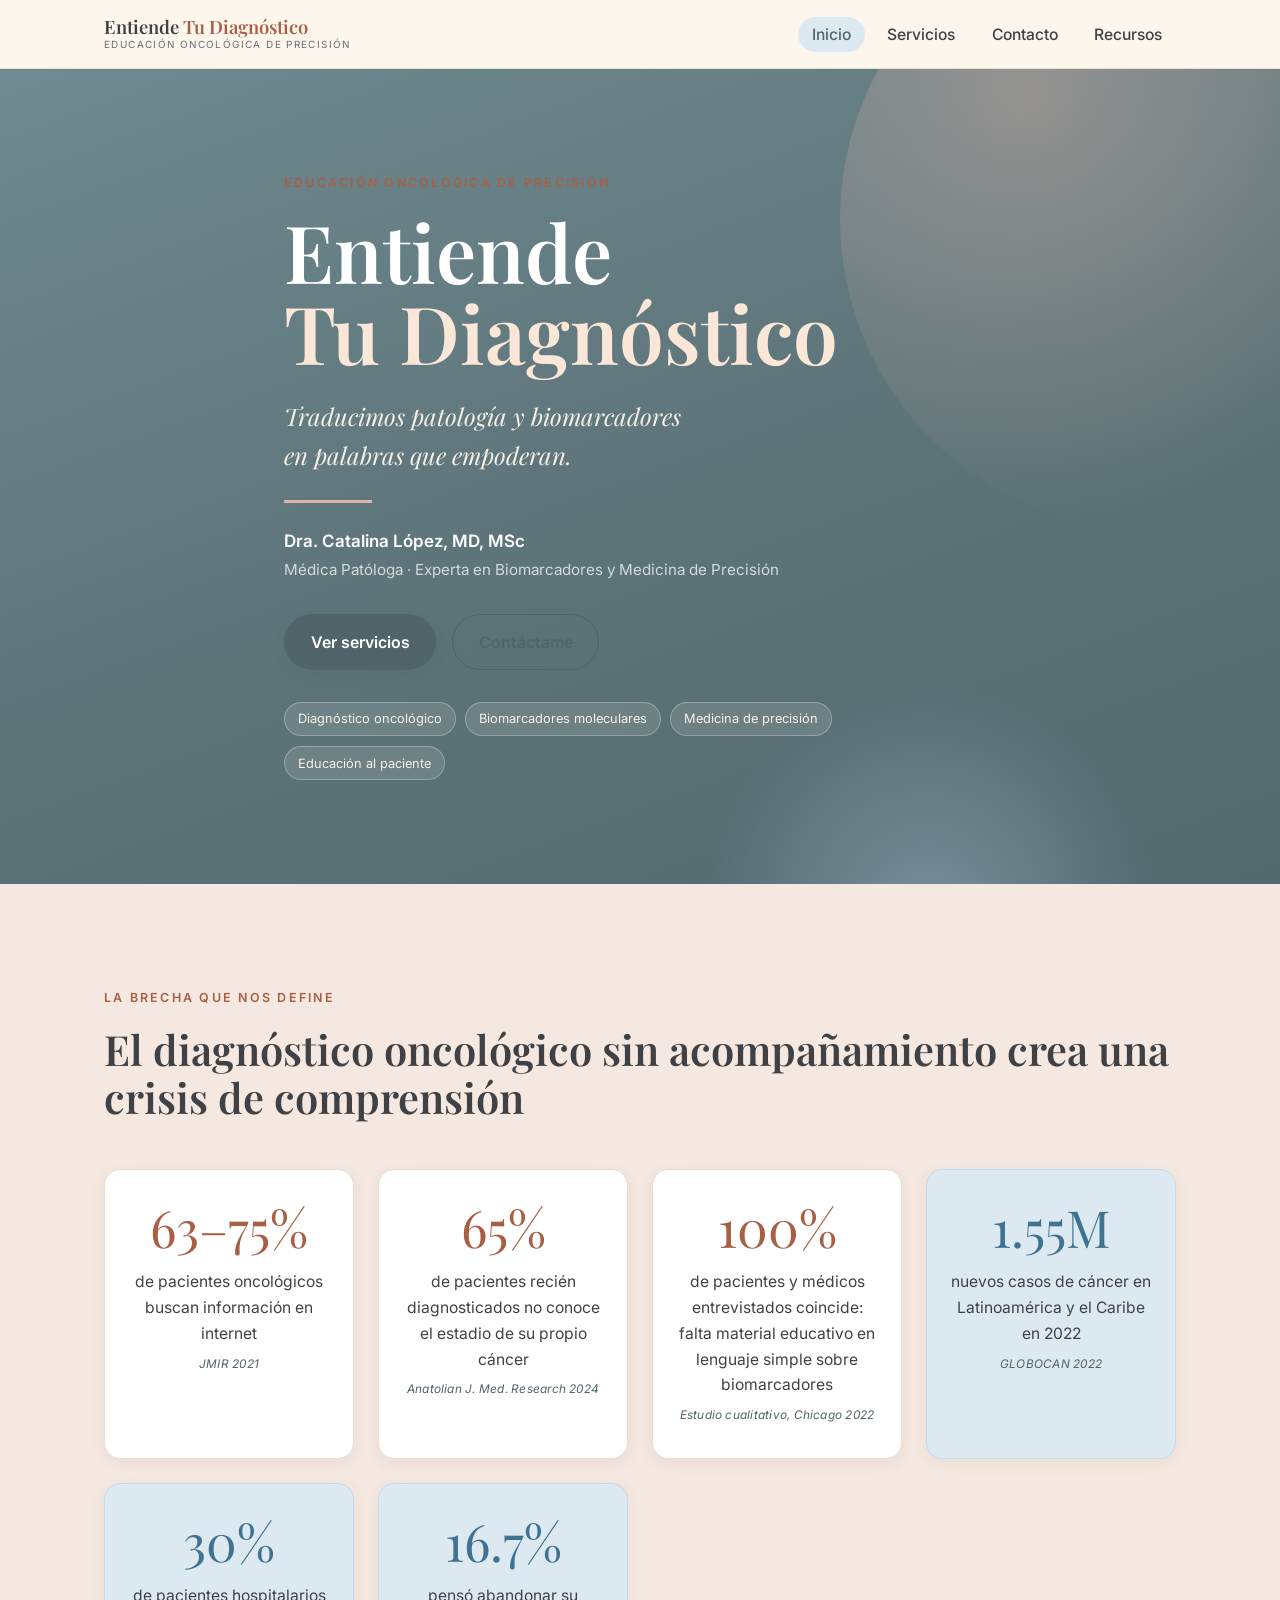
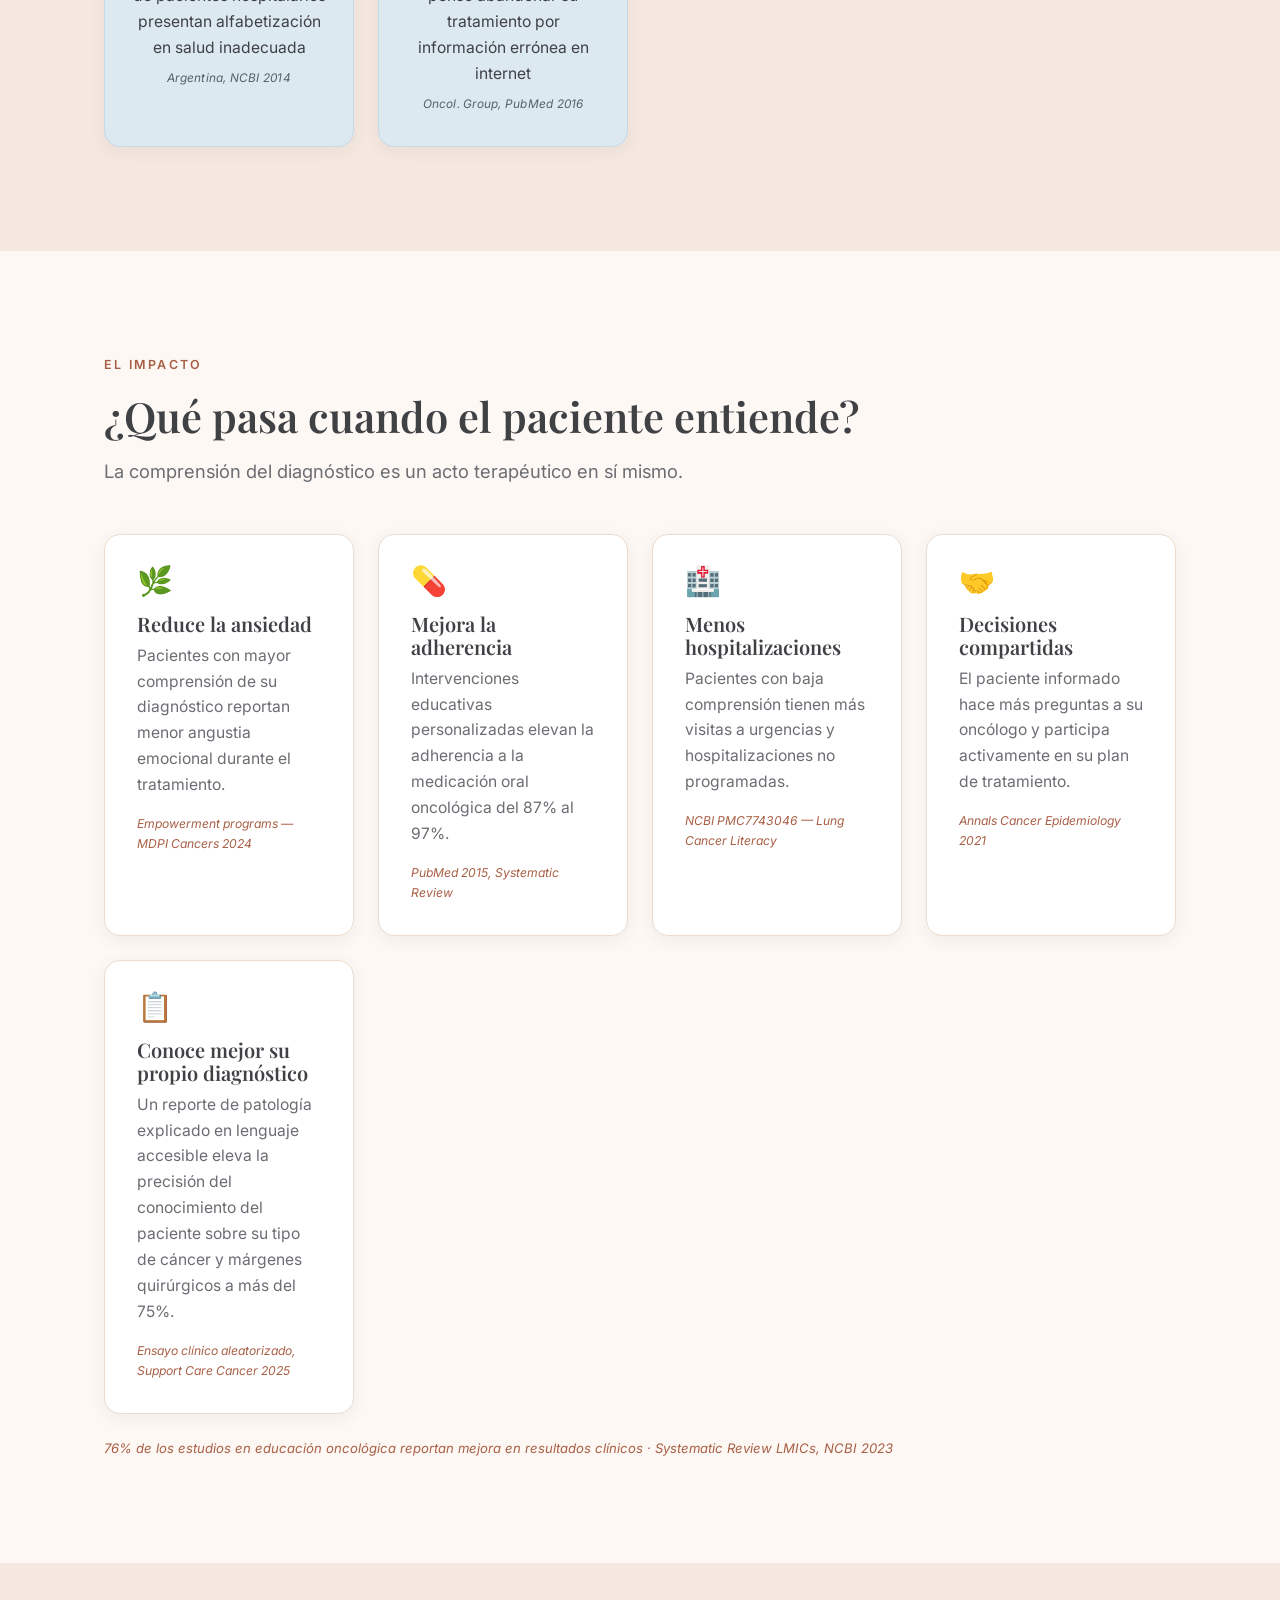
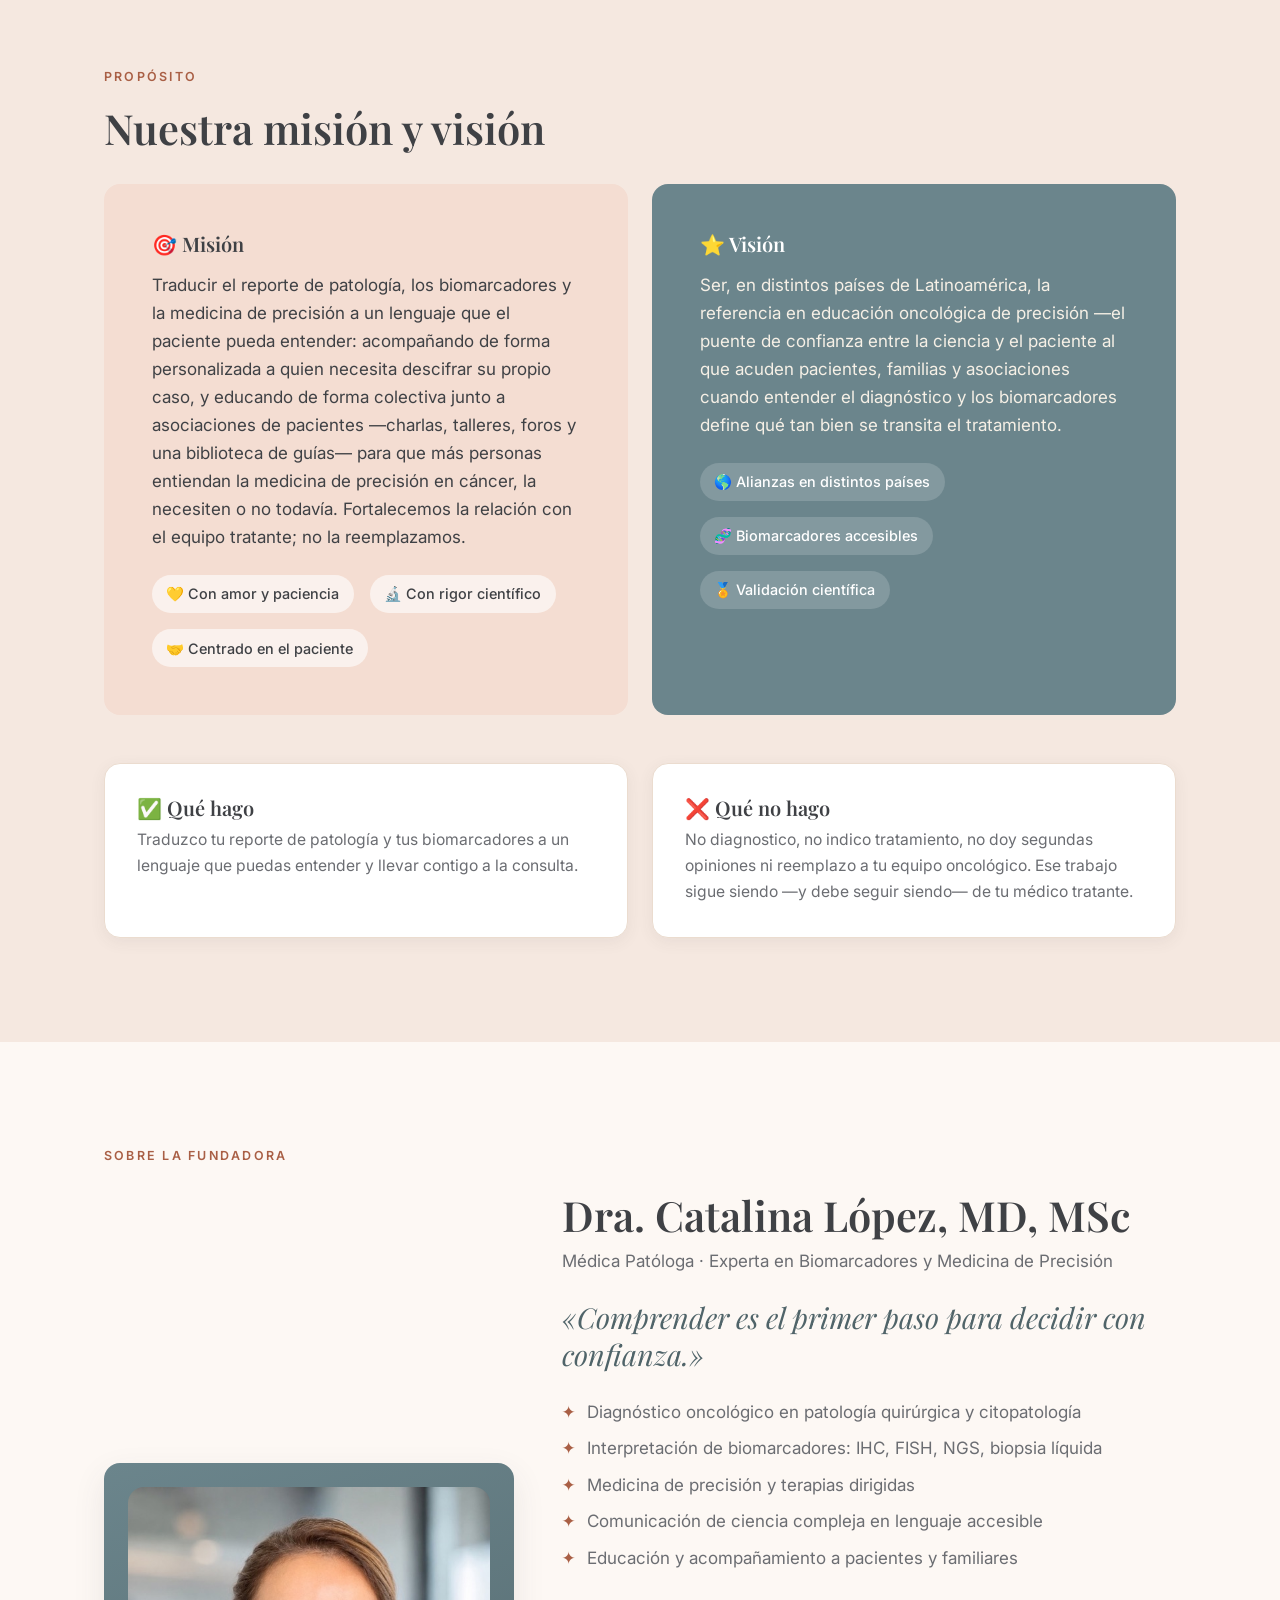
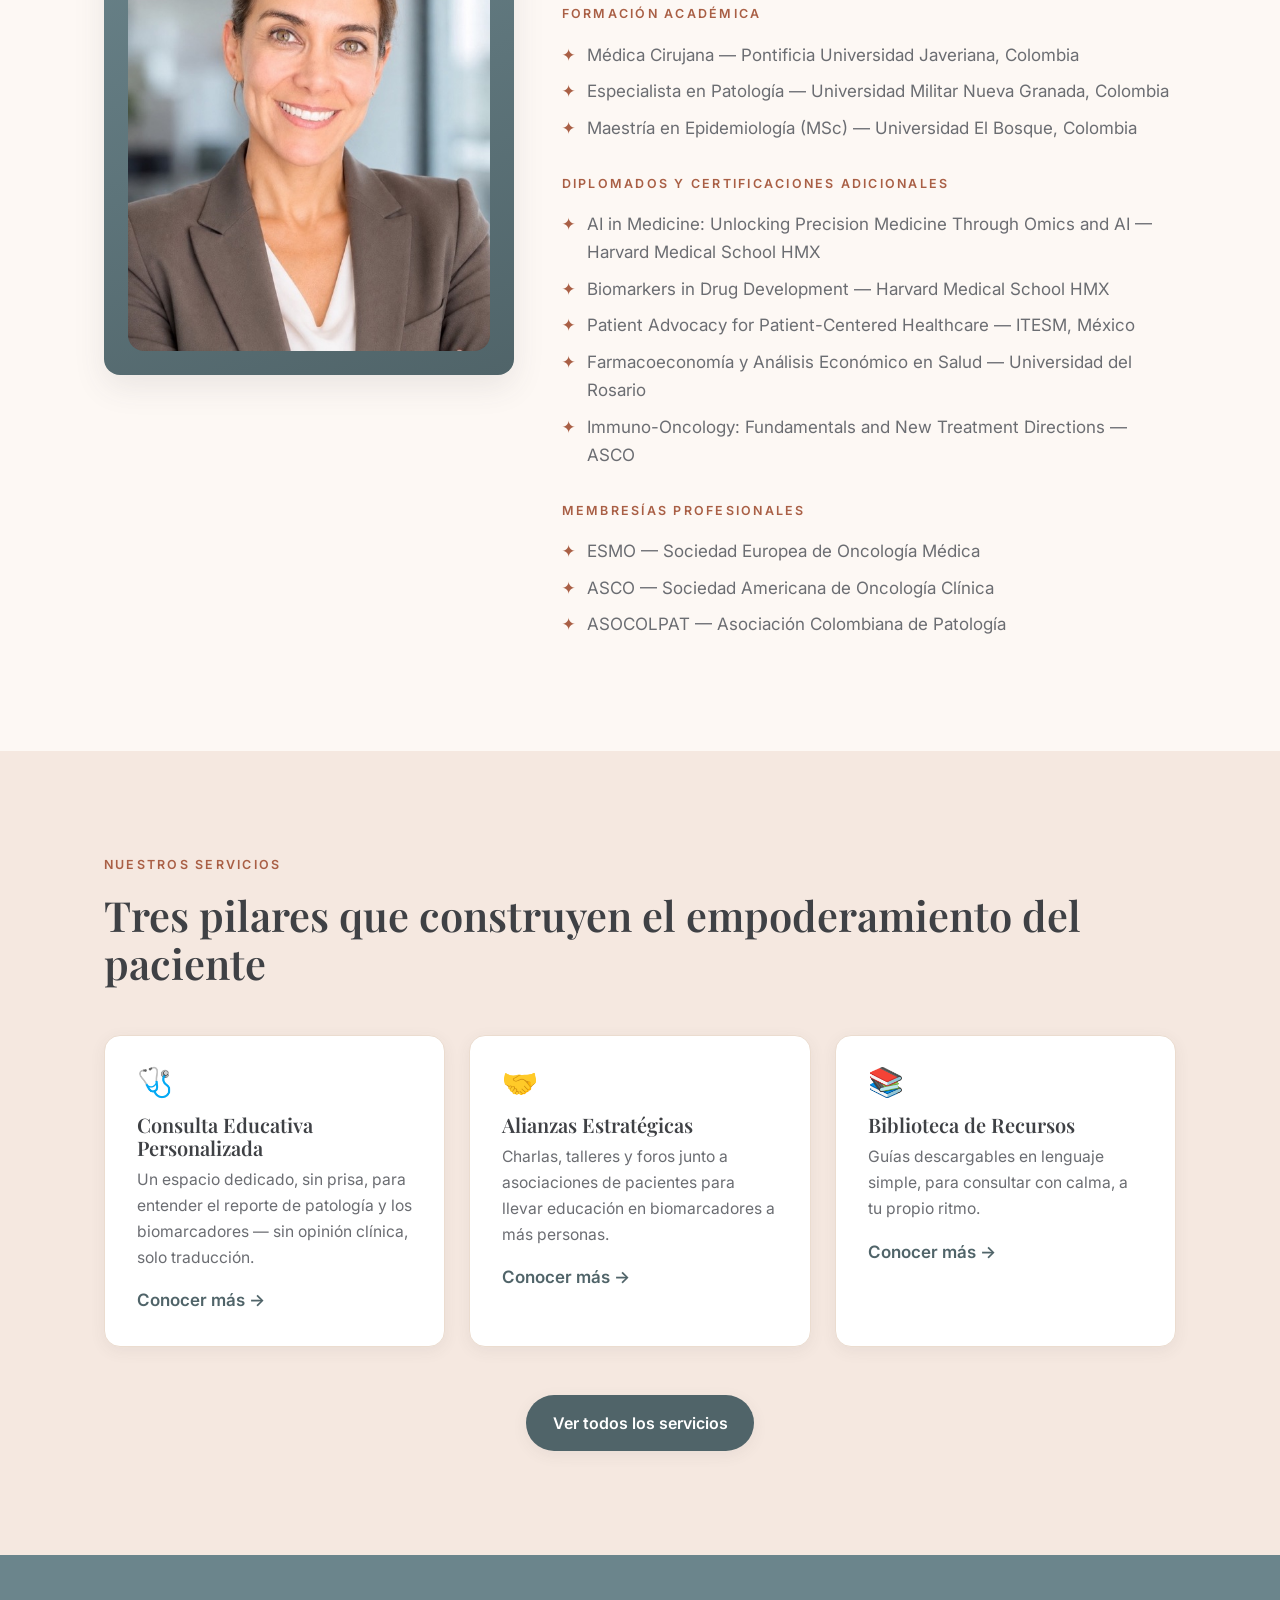
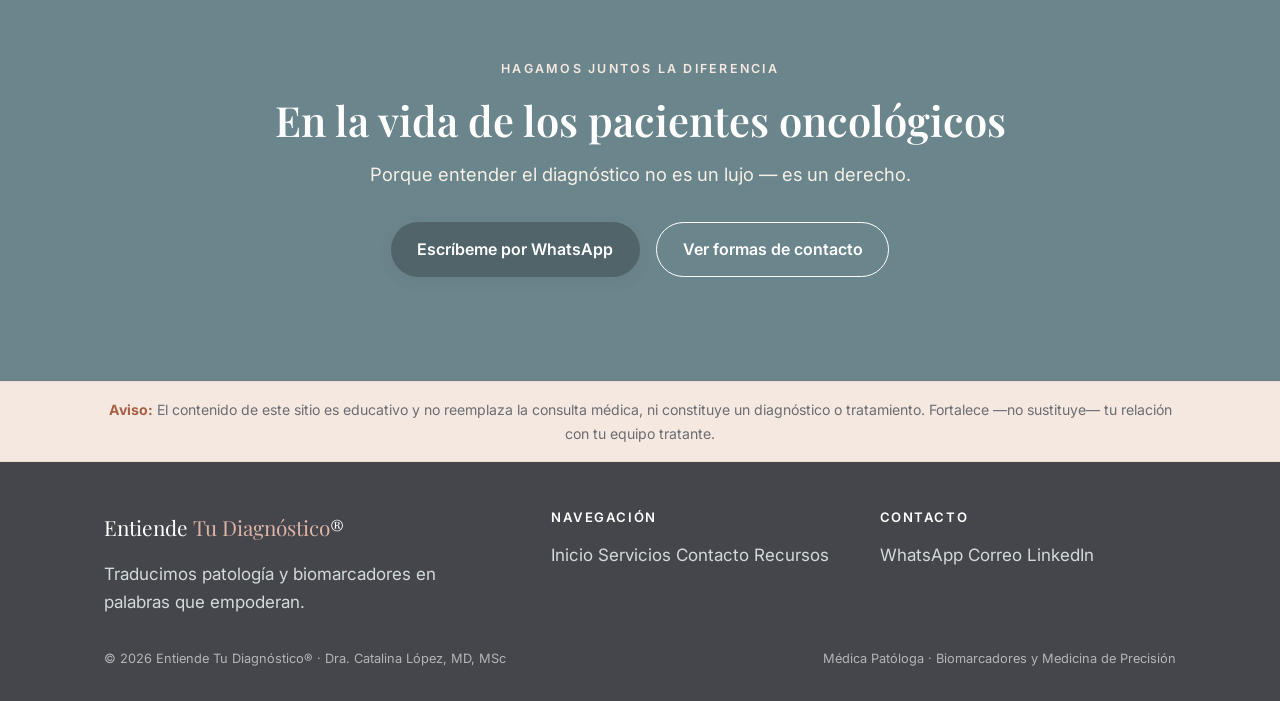
==== commit b15424a7: "Add files via upload" ====
--- a/index.html
+++ b/index.html
@@ -4,12 +4,12 @@
   <meta charset="UTF-8">
   <meta name="viewport" content="width=device-width, initial-scale=1.0">
   <title>Entiende Tu Diagnóstico® — Educación oncológica de precisión</title>
-  <meta name="description" content="Traducimos la ciencia oncológica en palabras que empoderan. Acompañamiento claro y humano a pacientes con cáncer y sus familias: patología, biomarcadores y medicina de precisión. Dra. Catalina López, MD.">
+  <meta name="description" content="Traducimos patología y biomarcadores en palabras que empoderan. Acompañamiento claro y humano a pacientes con cáncer y sus familias: patología, biomarcadores y medicina de precisión. Dra. Catalina López, MD, MSc.">
 
   <!-- Compartir (Open Graph) -->
   <meta property="og:type" content="website">
   <meta property="og:title" content="Entiende Tu Diagnóstico® — Educación oncológica de precisión">
-  <meta property="og:description" content="Traducimos la ciencia oncológica en palabras que empoderan.">
+  <meta property="og:description" content="Traducimos patología y biomarcadores en palabras que empoderan.">
   <meta property="og:locale" content="es_ES">
 
   <link rel="icon" href="favicon.svg" type="image/svg+xml">
@@ -48,9 +48,9 @@
           <span class="l1">Entiende</span>
           <span class="l2">Tu Diagnóstico</span>
         </h1>
-        <p class="hero__tagline">Traducimos la ciencia oncológica en palabras que empoderan.</p>
+        <p class="hero__tagline">Traducimos patología y biomarcadores en palabras que empoderan.</p>
         <hr class="hero__rule">
-        <p class="hero__by">Dra. Catalina López, MD
+        <p class="hero__by">Dra. Catalina López, MD, MSc
           <span>Médica Patóloga · Experta en Biomarcadores y Medicina de Precisión</span>
         </p>
         <div class="hero__actions">
@@ -78,14 +78,14 @@
             <div class="stat__source">JMIR 2021</div>
           </div>
           <div class="stat">
-            <div class="stat__num">46%</div>
-            <div class="stat__label">tiene dificultades para entender información sobre su enfermedad</div>
-            <div class="stat__source">ASCO 2004</div>
+            <div class="stat__num">65%</div>
+            <div class="stat__label">de pacientes recién diagnosticados no conoce el estadio de su propio cáncer</div>
+            <div class="stat__source">Anatolian J. Med. Research 2024</div>
           </div>
           <div class="stat">
-            <div class="stat__num">37%</div>
-            <div class="stat__label">se siente incómodo preguntando dudas a su oncólogo</div>
-            <div class="stat__source">ASCO 2004</div>
+            <div class="stat__num">100%</div>
+            <div class="stat__label">de pacientes y médicos entrevistados coincide: falta material educativo en lenguaje simple sobre biomarcadores</div>
+            <div class="stat__source">Estudio cualitativo, Chicago 2022</div>
           </div>
           <div class="stat stat--teal">
             <div class="stat__num">1.55M</div>
@@ -136,6 +136,12 @@
             <h3 class="card__title">Decisiones compartidas</h3>
             <p class="card__text">El paciente informado hace más preguntas a su oncólogo y participa activamente en su plan de tratamiento.</p>
             <p class="card__source">Annals Cancer Epidemiology 2021</p>
+          </article>
+          <article class="card">
+            <div class="card__icon">📋</div>
+            <h3 class="card__title">Conoce mejor su propio diagnóstico</h3>
+            <p class="card__text">Un reporte de patología explicado en lenguaje accesible eleva la precisión del conocimiento del paciente sobre su tipo de cáncer y márgenes quirúrgicos a más del 75%.</p>
+            <p class="card__source">Ensayo clínico aleatorizado, Support Care Cancer 2025</p>
           </article>
         </div>
         <p class="footnote">76% de los estudios en educación oncológica reportan mejora en resultados clínicos · Systematic Review LMICs, NCBI 2023</p>
@@ -150,7 +156,7 @@
         <div class="mv mt-4">
           <div class="mv__card mv__card--mission">
             <h3 class="card__title">🎯 Misión</h3>
-            <p class="mt-2">Acompañar a pacientes oncológicos y sus familias en la comprensión clara y humana de su diagnóstico —patología, biomarcadores y medicina de precisión— traduciendo la ciencia compleja en conocimiento accesible, sin reemplazar la consulta médica, sino fortaleciéndola.</p>
+            <p class="mt-2">Traducir el reporte de patología, los biomarcadores y la medicina de precisión a un lenguaje que el paciente pueda entender: acompañando de forma personalizada a quien necesita descifrar su propio caso, y educando de forma colectiva junto a asociaciones de pacientes —charlas, talleres, foros y una biblioteca de guías— para que más personas entiendan la medicina de precisión en cáncer, la necesiten o no todavía. Fortalecemos la relación con el equipo tratante; no la reemplazamos.</p>
             <div class="values">
               <span class="value">💛 Con amor y paciencia</span>
               <span class="value">🔬 Con rigor científico</span>
@@ -159,13 +165,24 @@
           </div>
           <div class="mv__card mv__card--vision">
             <h3 class="card__title">⭐ Visión</h3>
-            <p class="mt-2">Ser la referencia en Latinoamérica en educación oncológica de precisión —la especialista a quien pacientes y asociaciones acuden cuando el conocimiento puede marcar la diferencia en el camino de la enfermedad.</p>
+            <p class="mt-2">Ser, en distintos países de Latinoamérica, la referencia en educación oncológica de precisión —el puente de confianza entre la ciencia y el paciente al que acuden pacientes, familias y asociaciones cuando entender el diagnóstico y los biomarcadores define qué tan bien se transita el tratamiento.</p>
             <div class="values">
-              <span class="value">🌎 Referente LATAM</span>
+              <span class="value">🌎 Alianzas en distintos países</span>
               <span class="value">🧬 Biomarcadores accesibles</span>
               <span class="value">🏅 Validación científica</span>
             </div>
           </div>
+        </div>
+
+        <div class="cards cards--2 mt-5">
+          <article class="card">
+            <h3 class="card__title">✅ Qué hago</h3>
+            <p class="card__text">Traduzco tu reporte de patología y tus biomarcadores a un lenguaje que puedas entender y llevar contigo a la consulta.</p>
+          </article>
+          <article class="card">
+            <h3 class="card__title">❌ Qué no hago</h3>
+            <p class="card__text">No diagnostico, no indico tratamiento, no doy segundas opiniones ni reemplazo a tu equipo oncológico. Ese trabajo sigue siendo —y debe seguir siendo— de tu médico tratante.</p>
+          </article>
         </div>
       </div>
     </section>
@@ -179,7 +196,7 @@
             <img src="catalina.jpg" alt="Retrato de la Dra. Catalina López, médica patóloga">
           </div>
           <div>
-            <h2 class="section-title" style="margin-bottom:.2em">Dra. Catalina López, MD</h2>
+            <h2 class="section-title" style="margin-bottom:.2em">Dra. Catalina López, MD, MSc</h2>
             <p class="muted">Médica Patóloga · Experta en Biomarcadores y Medicina de Precisión</p>
             <p class="founder__quote">«Comprender es el primer paso para decidir con confianza.»</p>
             <ul class="founder__cred">
@@ -189,6 +206,29 @@
               <li>Comunicación de ciencia compleja en lenguaje accesible</li>
               <li>Educación y acompañamiento a pacientes y familiares</li>
             </ul>
+
+            <p class="eyebrow mt-4">Formación académica</p>
+            <ul class="founder__cred">
+              <li>Médica Cirujana — Pontificia Universidad Javeriana, Colombia</li>
+              <li>Especialista en Patología — Universidad Militar Nueva Granada, Colombia</li>
+              <li>Maestría en Epidemiología (MSc) — Universidad El Bosque, Colombia</li>
+            </ul>
+
+            <p class="eyebrow mt-4">Diplomados y certificaciones adicionales</p>
+            <ul class="founder__cred">
+              <li>AI in Medicine: Unlocking Precision Medicine Through Omics and AI — Harvard Medical School HMX</li>
+              <li>Biomarkers in Drug Development — Harvard Medical School HMX</li>
+              <li>Patient Advocacy for Patient-Centered Healthcare — ITESM, México</li>
+              <li>Farmacoeconomía y Análisis Económico en Salud — Universidad del Rosario</li>
+              <li>Immuno-Oncology: Fundamentals and New Treatment Directions — ASCO</li>
+            </ul>
+
+            <p class="eyebrow mt-4">Membresías profesionales</p>
+            <ul class="founder__cred">
+              <li>ESMO — Sociedad Europea de Oncología Médica</li>
+              <li>ASCO — Sociedad Americana de Oncología Clínica</li>
+              <li>ASOCOLPAT — Asociación Colombiana de Patología</li>
+            </ul>
           </div>
         </div>
       </div>
@@ -203,19 +243,19 @@
           <article class="card card--hover">
             <div class="card__icon">🩺</div>
             <h3 class="card__title">Consulta Educativa Personalizada</h3>
-            <p class="card__text">Sesiones para paciente y familia que explican el reporte de patología y los biomarcadores, paso a paso.</p>
+            <p class="card__text">Un espacio dedicado, sin prisa, para entender el reporte de patología y los biomarcadores — sin opinión clínica, solo traducción.</p>
             <a class="card__cta" href="servicios.html">Conocer más →</a>
           </article>
           <article class="card card--hover">
             <div class="card__icon">🤝</div>
             <h3 class="card__title">Alianzas Estratégicas</h3>
-            <p class="card__text">Colaboraciones con asociaciones de pacientes y aliados para llevar educación oncológica a más personas.</p>
+            <p class="card__text">Charlas, talleres y foros junto a asociaciones de pacientes para llevar educación en biomarcadores a más personas.</p>
             <a class="card__cta" href="servicios.html">Conocer más →</a>
           </article>
           <article class="card card--hover">
-            <div class="card__icon">🎓</div>
-            <h3 class="card__title">Programas de Educación</h3>
-            <p class="card__text">Charlas, talleres y una biblioteca digital de guías, reunidos en un solo programa educativo.</p>
+            <div class="card__icon">📚</div>
+            <h3 class="card__title">Biblioteca de Recursos</h3>
+            <p class="card__text">Guías descargables en lenguaje simple, para consultar con calma, a tu propio ritmo.</p>
             <a class="card__cta" href="servicios.html">Conocer más →</a>
           </article>
         </div>
@@ -251,7 +291,7 @@
     <div class="container footer__grid">
       <div>
         <div class="footer__brand-name">Entiende <em>Tu Diagnóstico</em>®</div>
-        <p class="mt-2 maxw-short">Traducimos la ciencia oncológica en palabras que empoderan.</p>
+        <p class="mt-2 maxw-short">Traducimos patología y biomarcadores en palabras que empoderan.</p>
       </div>
       <div>
         <h4>Navegación</h4>
@@ -267,7 +307,7 @@
         <a href="https://www.linkedin.com/in/catalina-l%C3%B3pez-md" target="_blank" rel="noopener">LinkedIn</a>
       </div>
       <div class="footer__bottom">
-        <span>© 2026 Entiende Tu Diagnóstico® · Dra. Catalina López, MD</span>
+        <span>© 2026 Entiende Tu Diagnóstico® · Dra. Catalina López, MD, MSc</span>
         <span>Médica Patóloga · Biomarcadores y Medicina de Precisión</span>
       </div>
     </div>
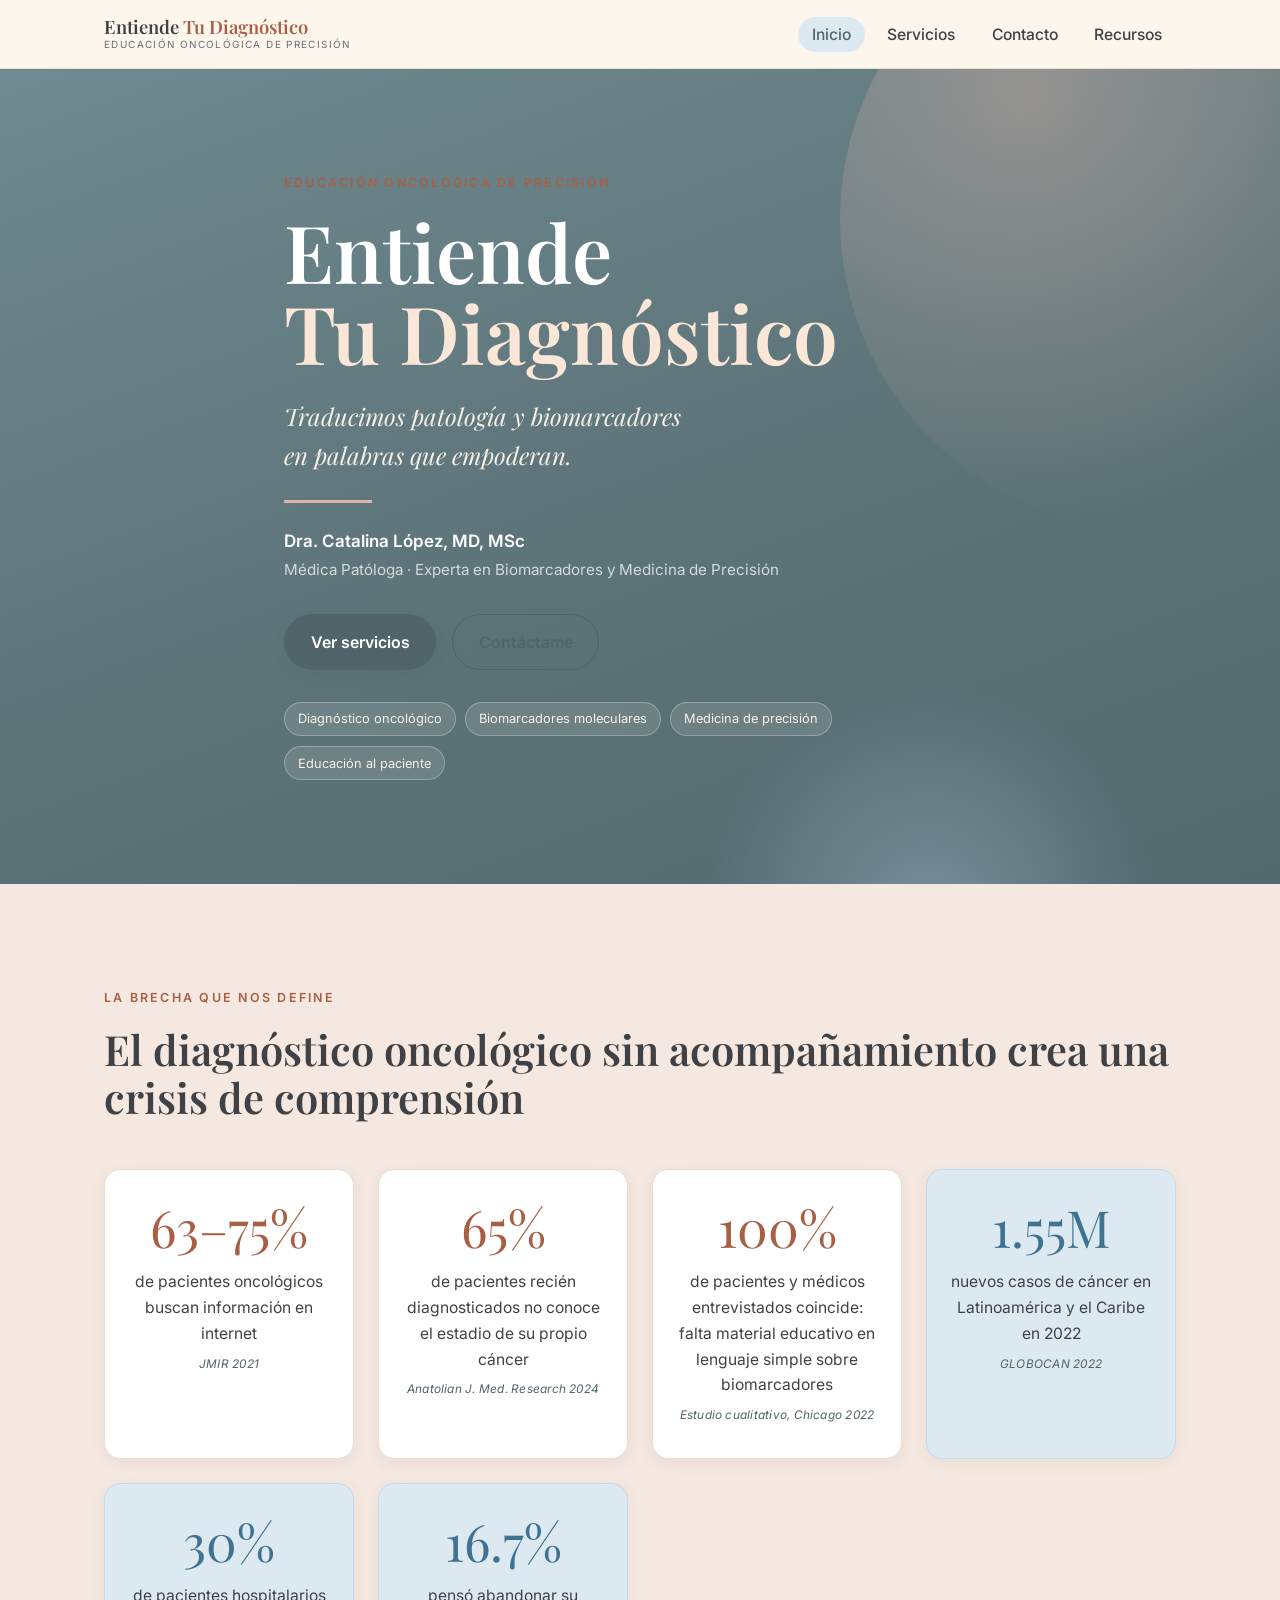
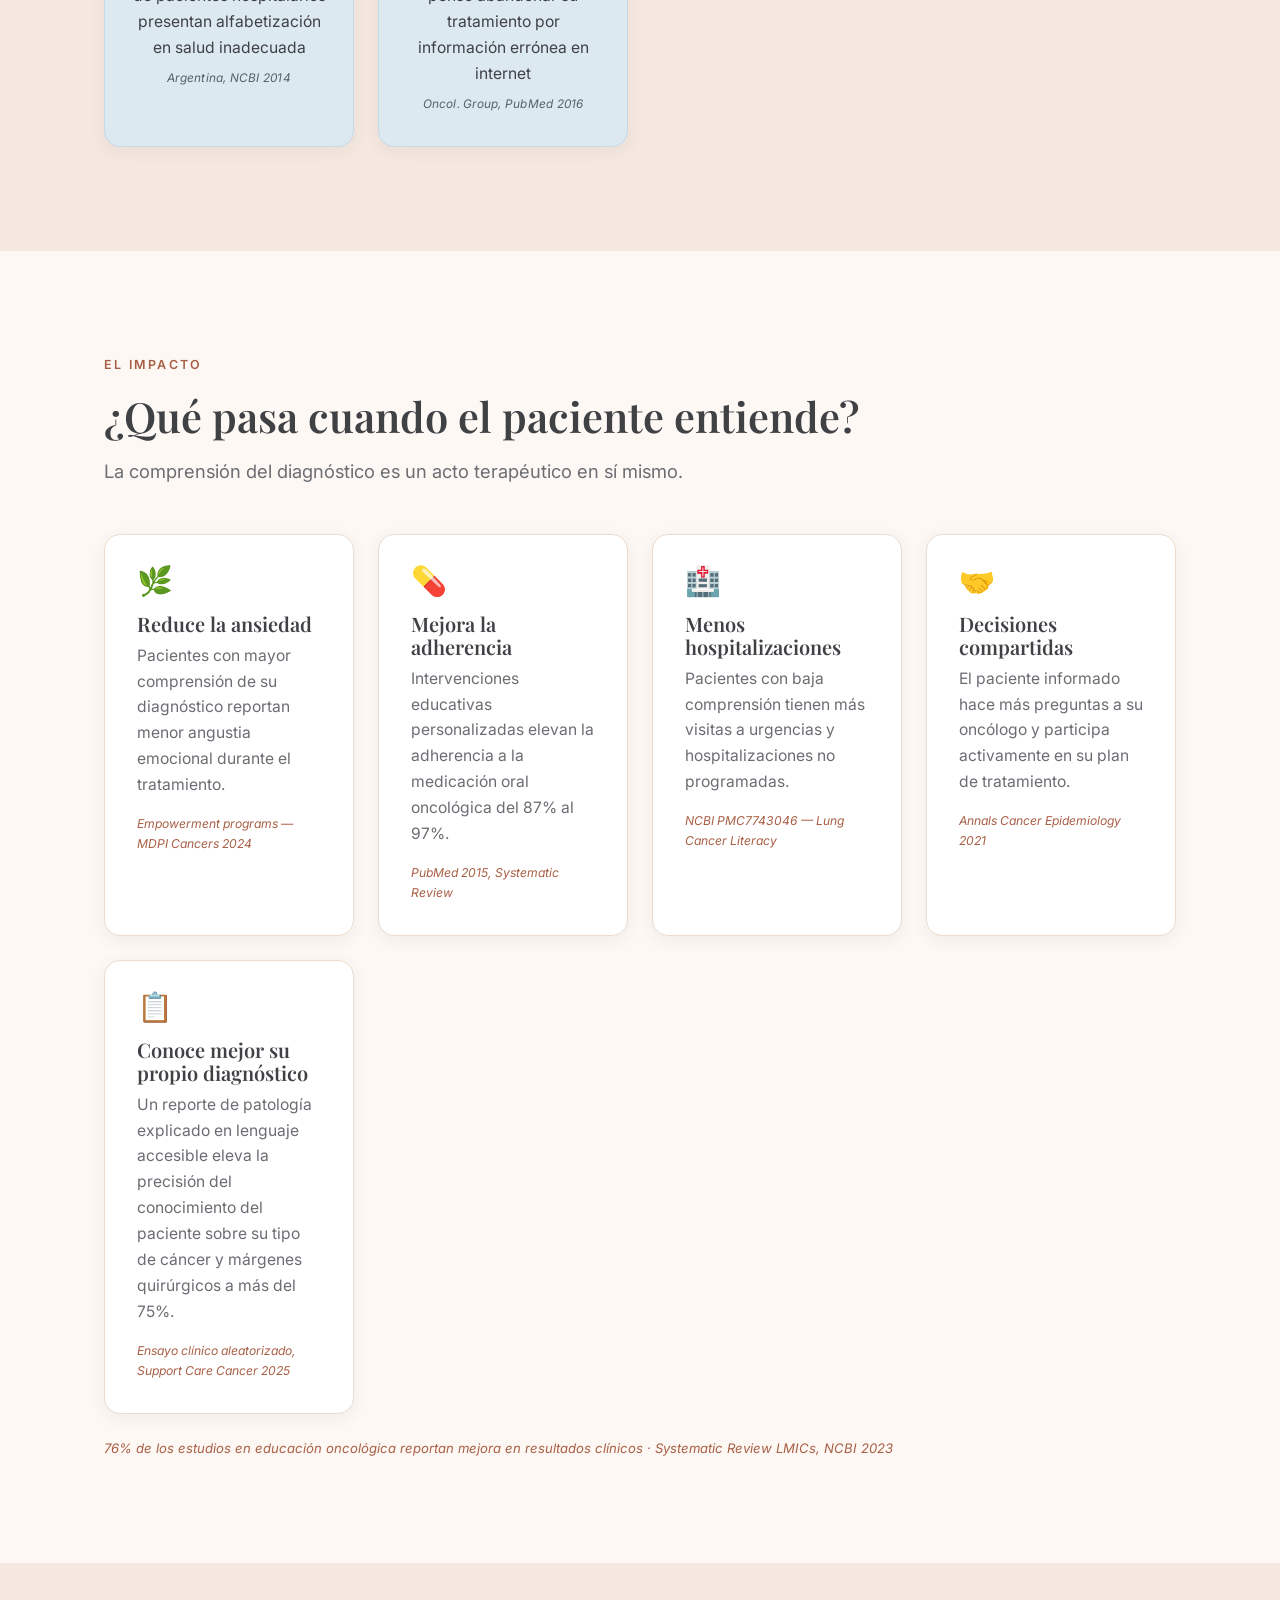
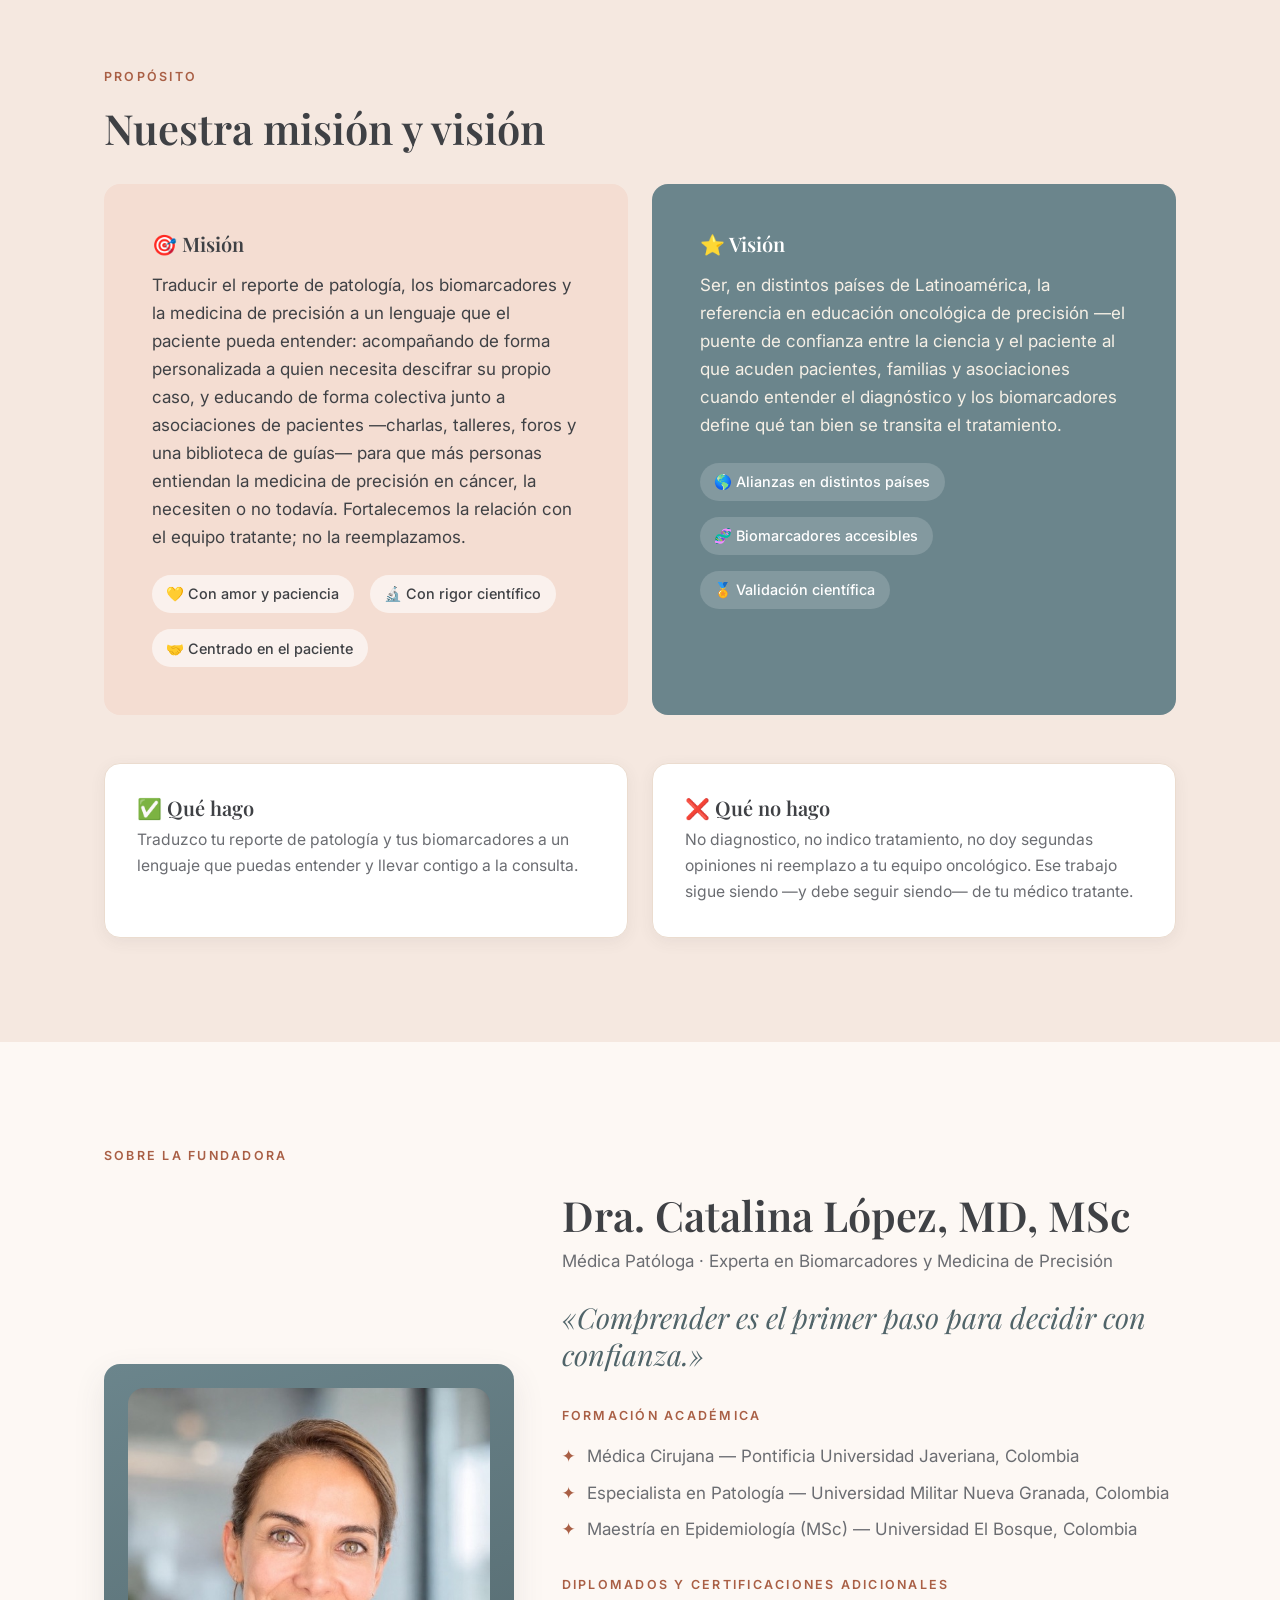
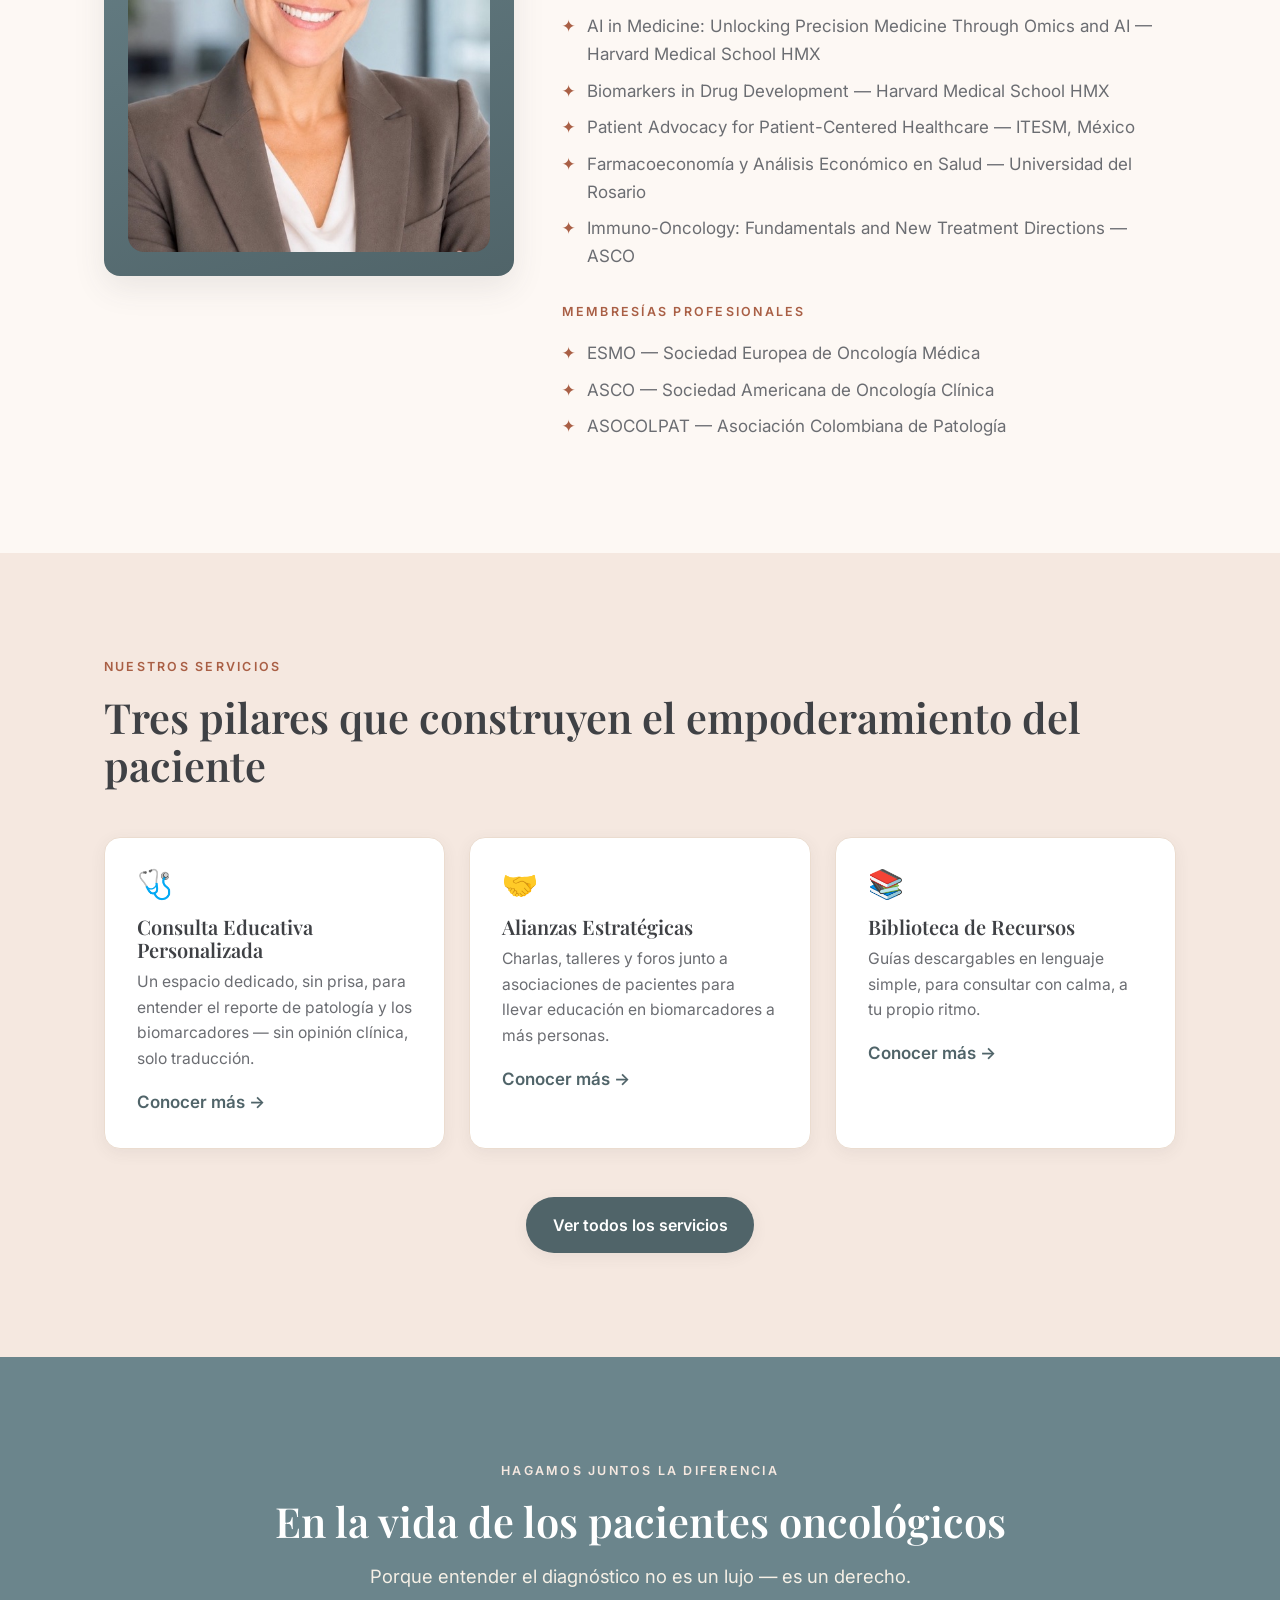
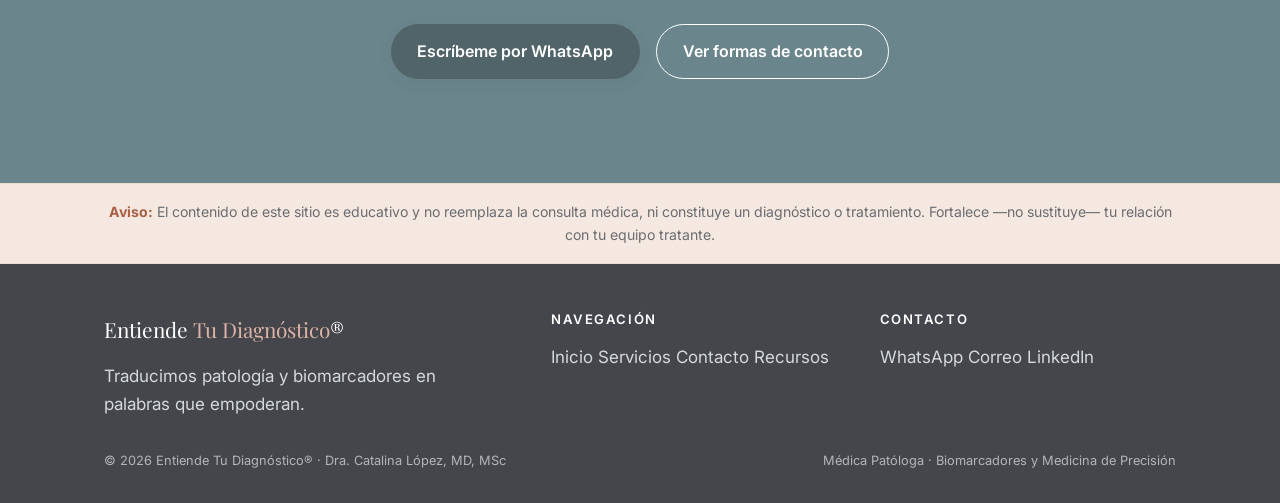
==== commit e412d0ff: "Add files via upload" ====
--- a/index.html
+++ b/index.html
@@ -199,13 +199,6 @@
             <h2 class="section-title" style="margin-bottom:.2em">Dra. Catalina López, MD, MSc</h2>
             <p class="muted">Médica Patóloga · Experta en Biomarcadores y Medicina de Precisión</p>
             <p class="founder__quote">«Comprender es el primer paso para decidir con confianza.»</p>
-            <ul class="founder__cred">
-              <li>Diagnóstico oncológico en patología quirúrgica y citopatología</li>
-              <li>Interpretación de biomarcadores: IHC, FISH, NGS, biopsia líquida</li>
-              <li>Medicina de precisión y terapias dirigidas</li>
-              <li>Comunicación de ciencia compleja en lenguaje accesible</li>
-              <li>Educación y acompañamiento a pacientes y familiares</li>
-            </ul>
 
             <p class="eyebrow mt-4">Formación académica</p>
             <ul class="founder__cred">
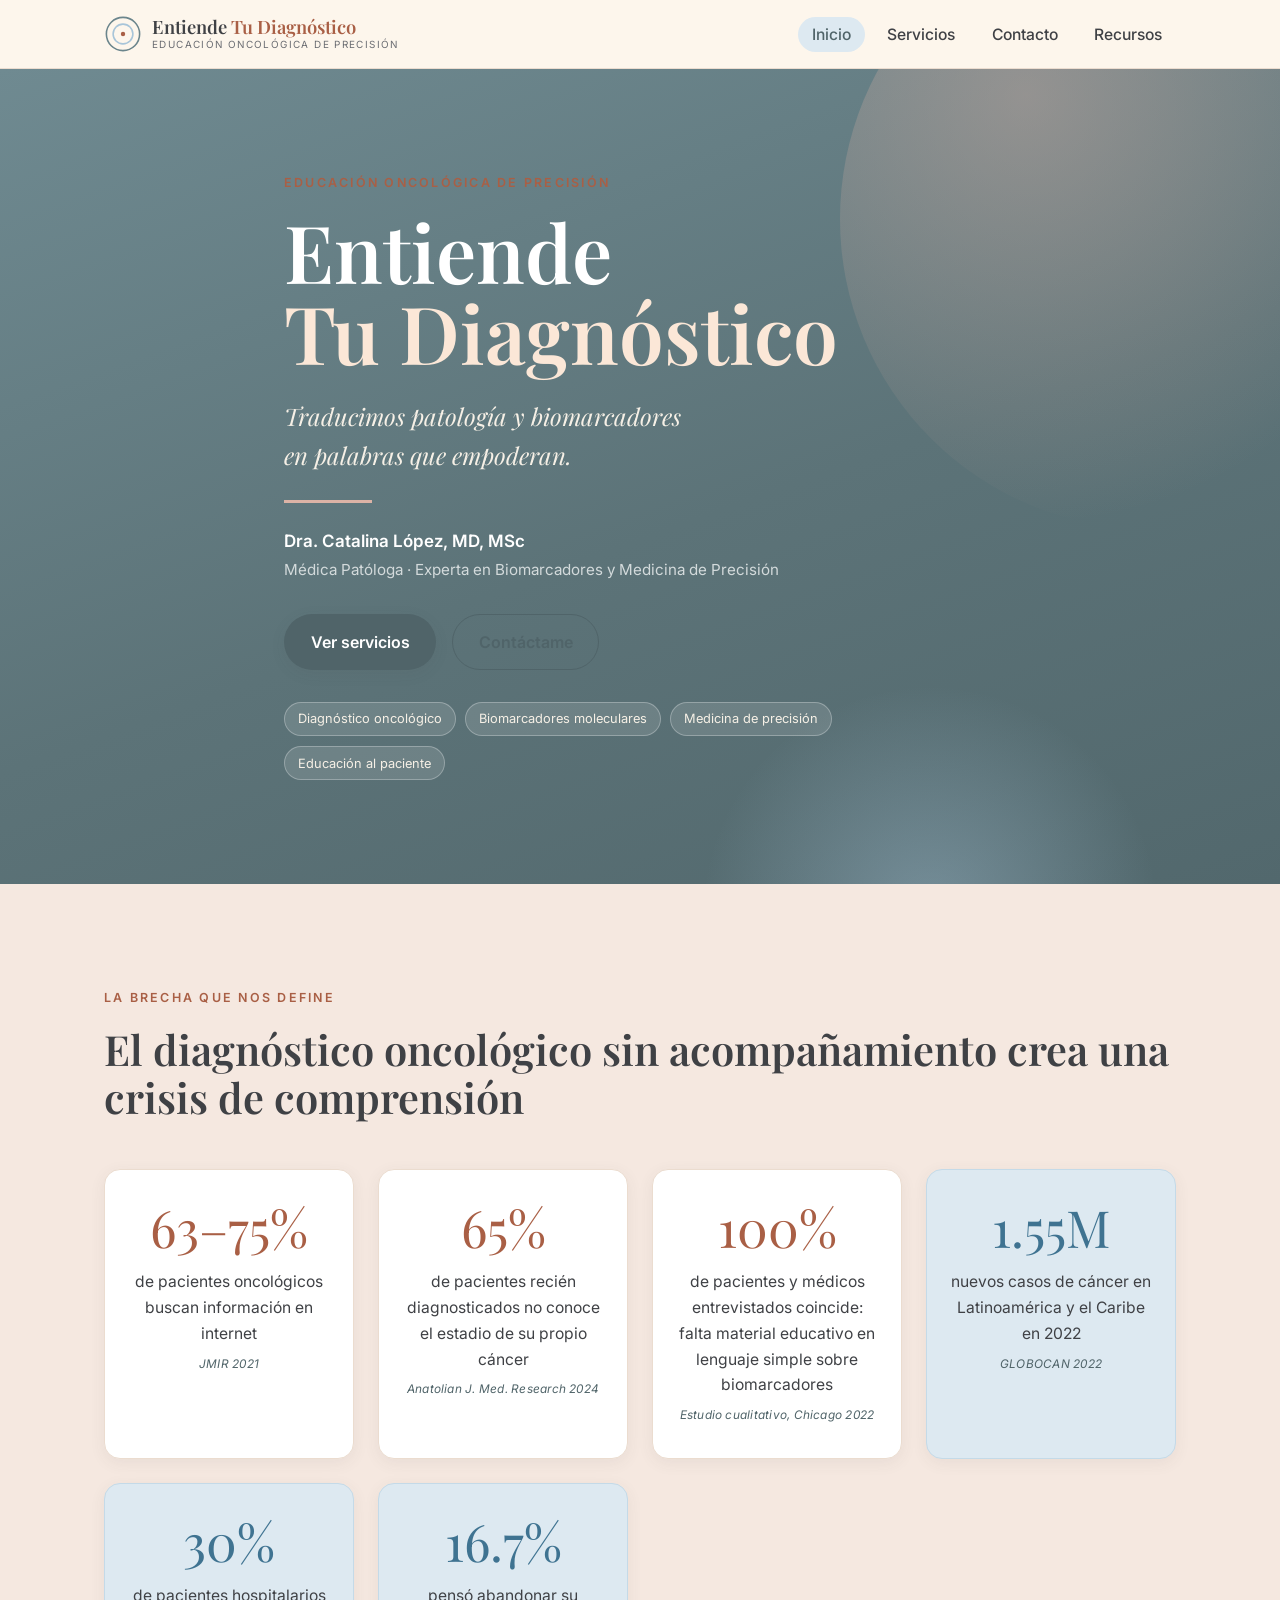
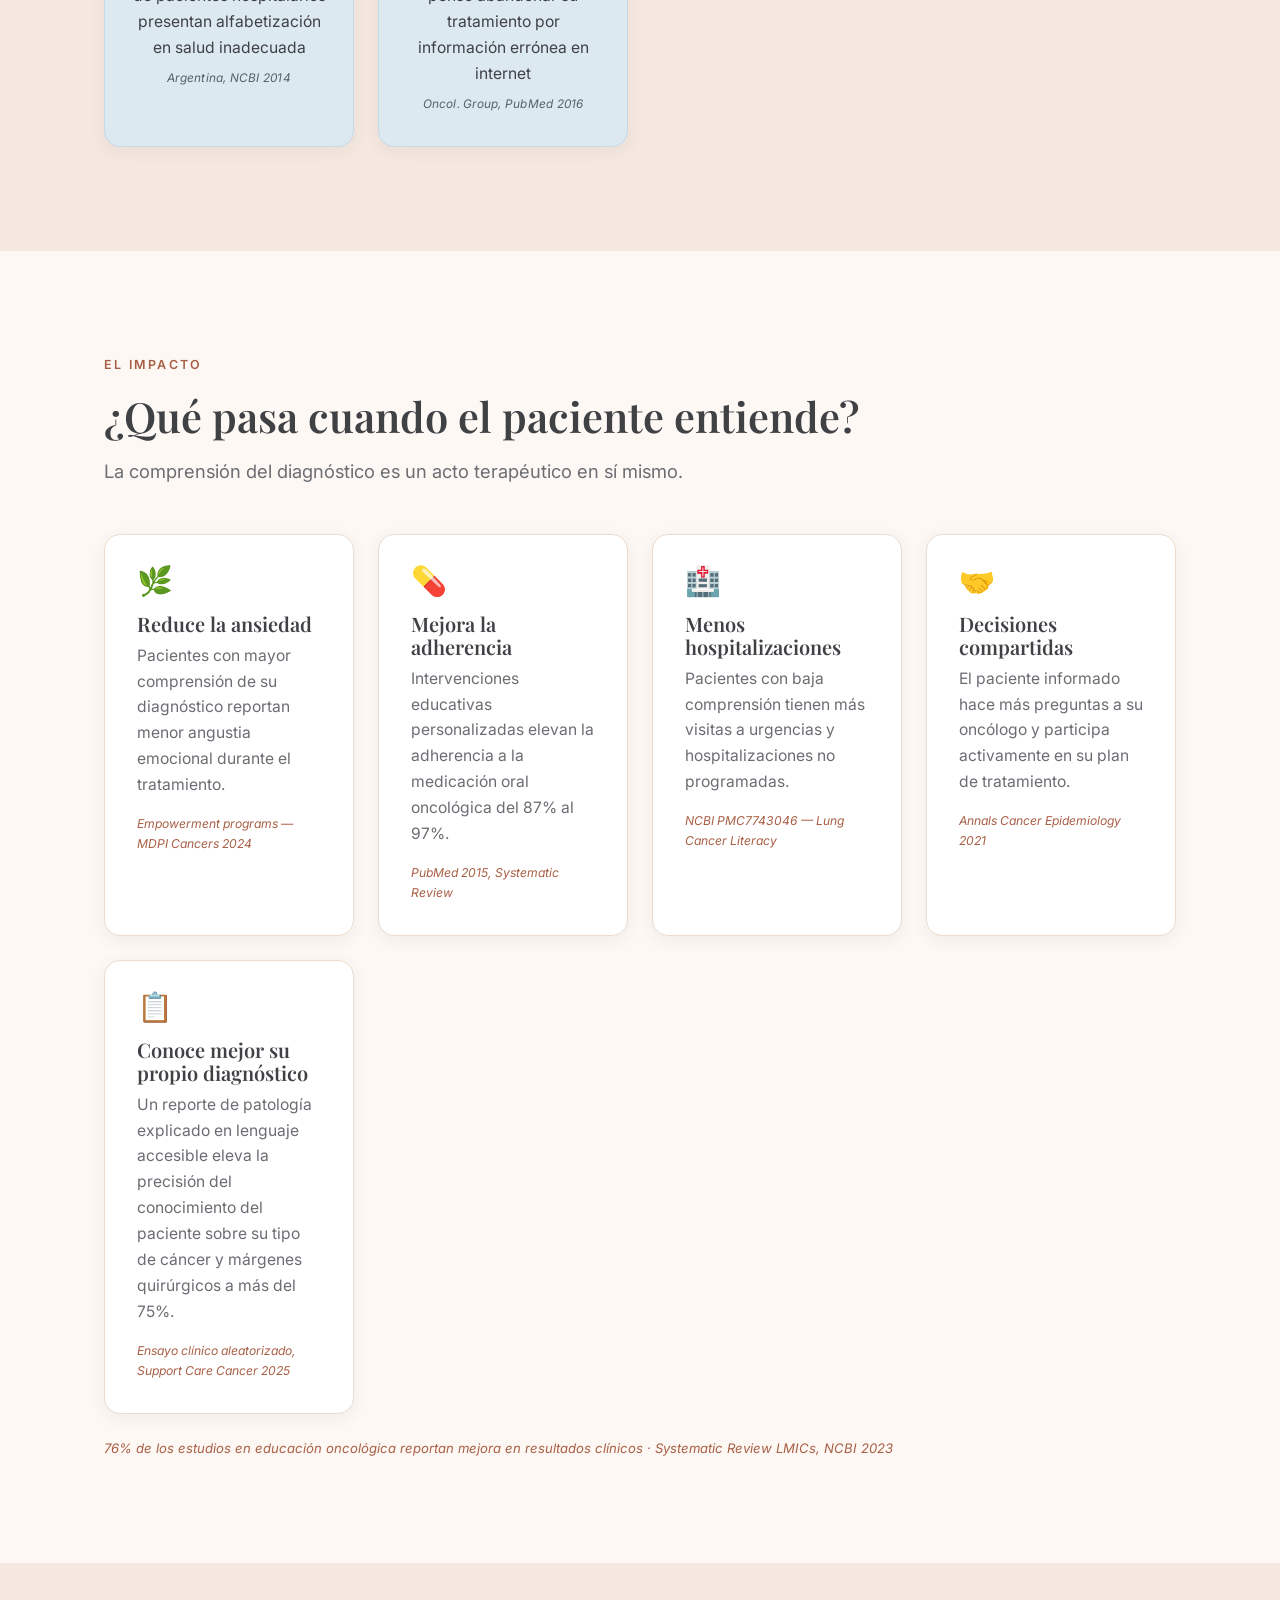
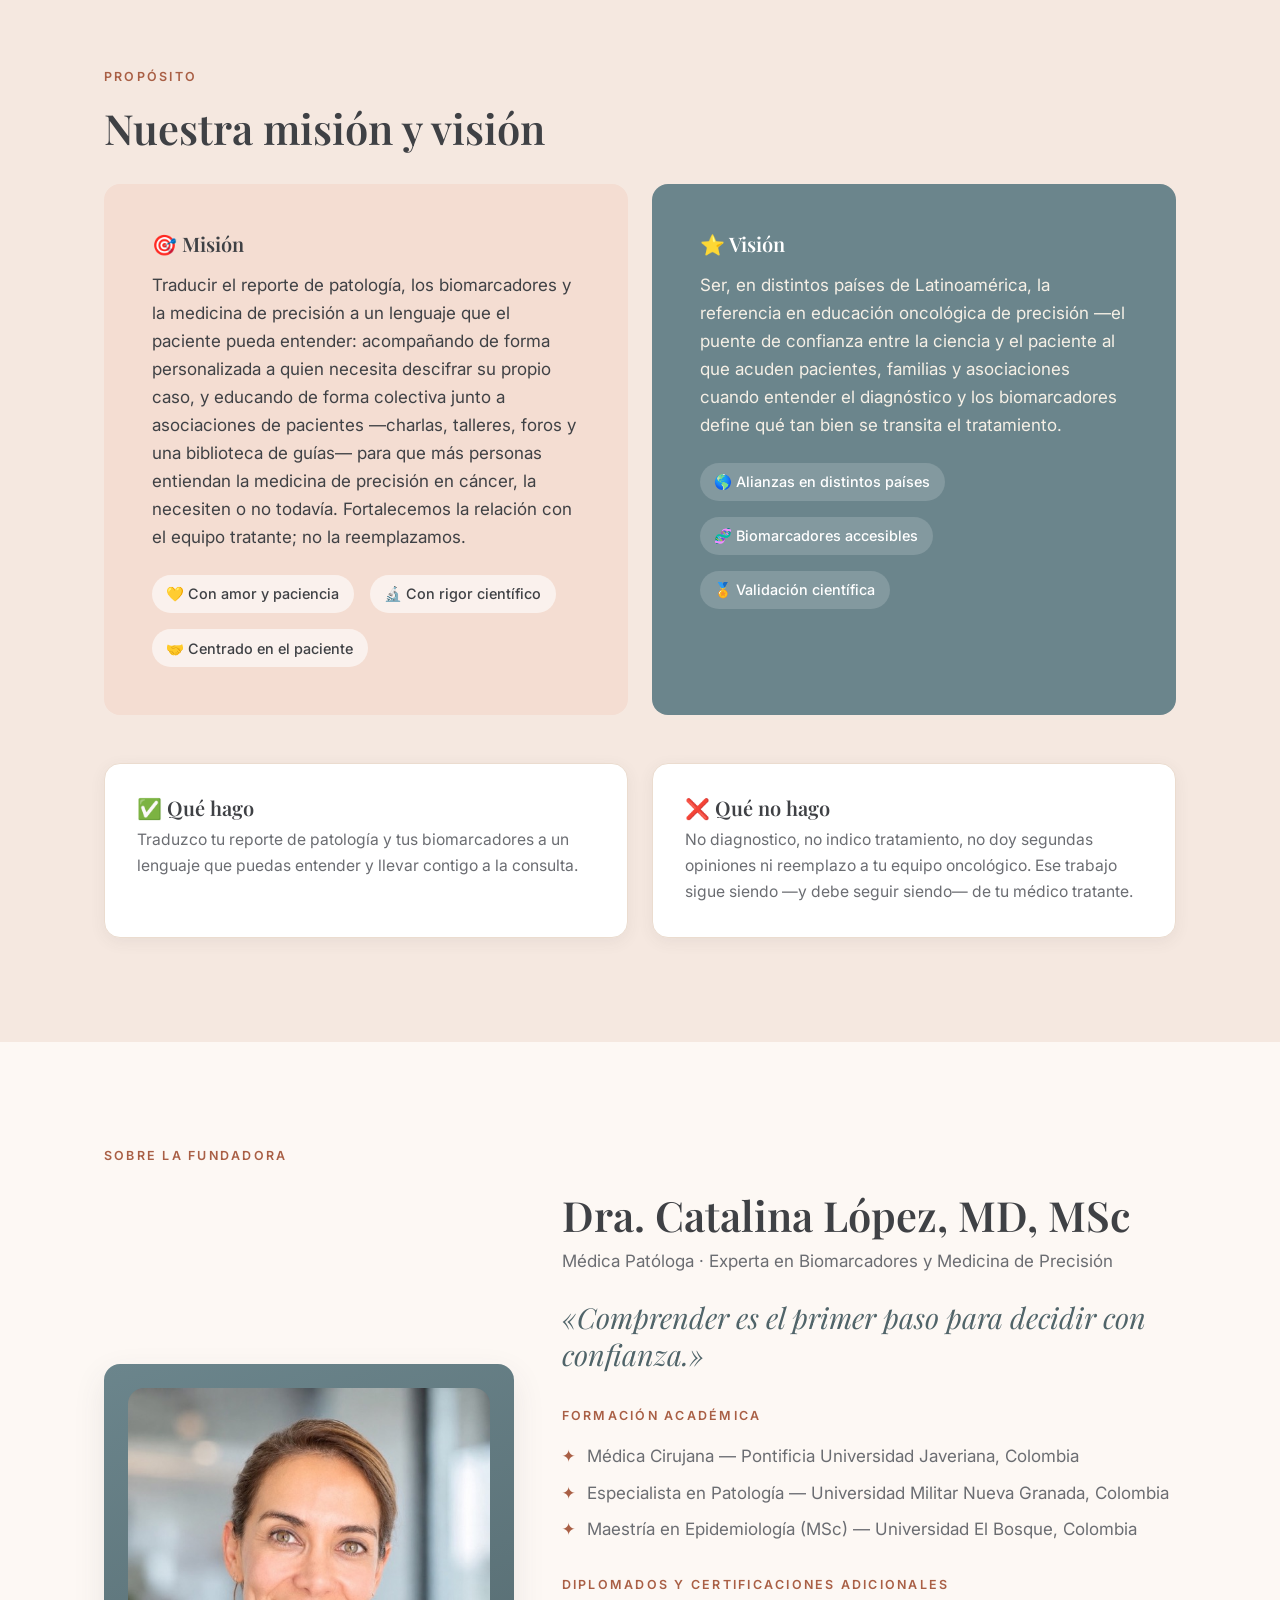
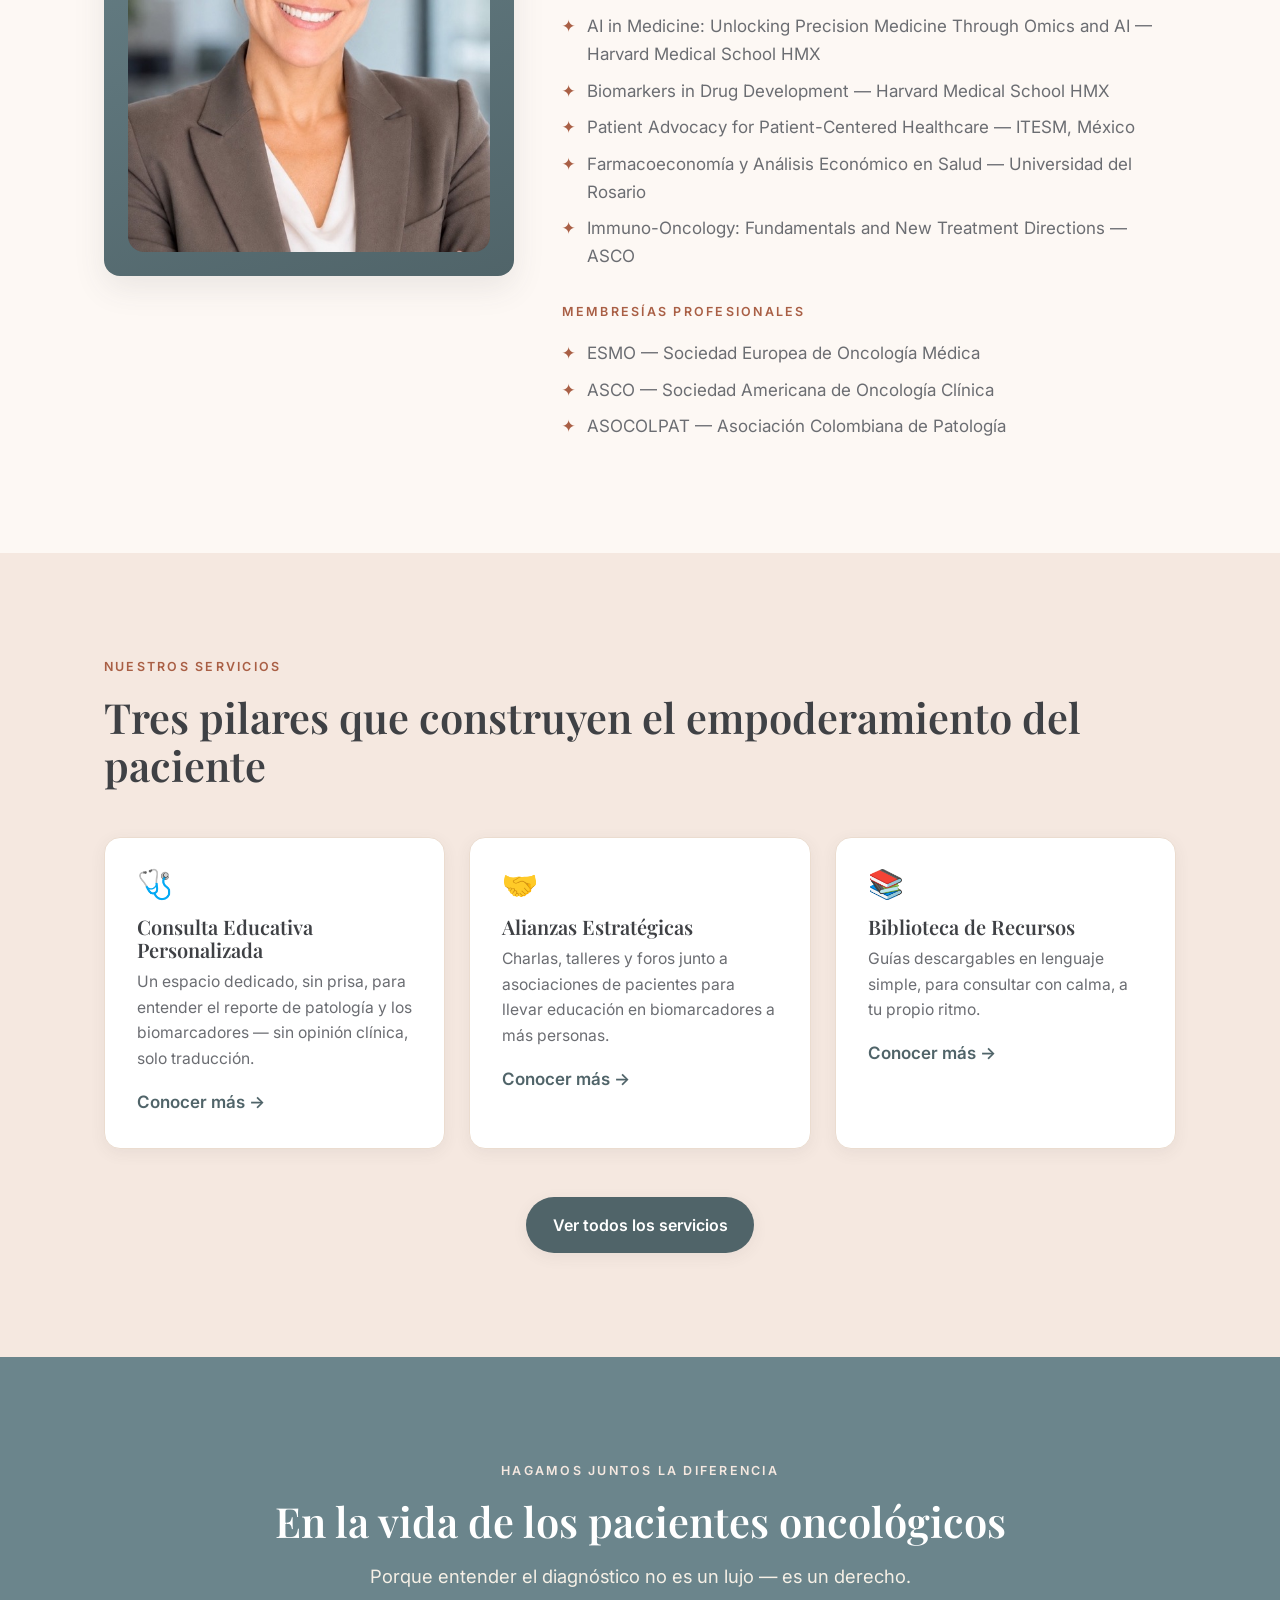
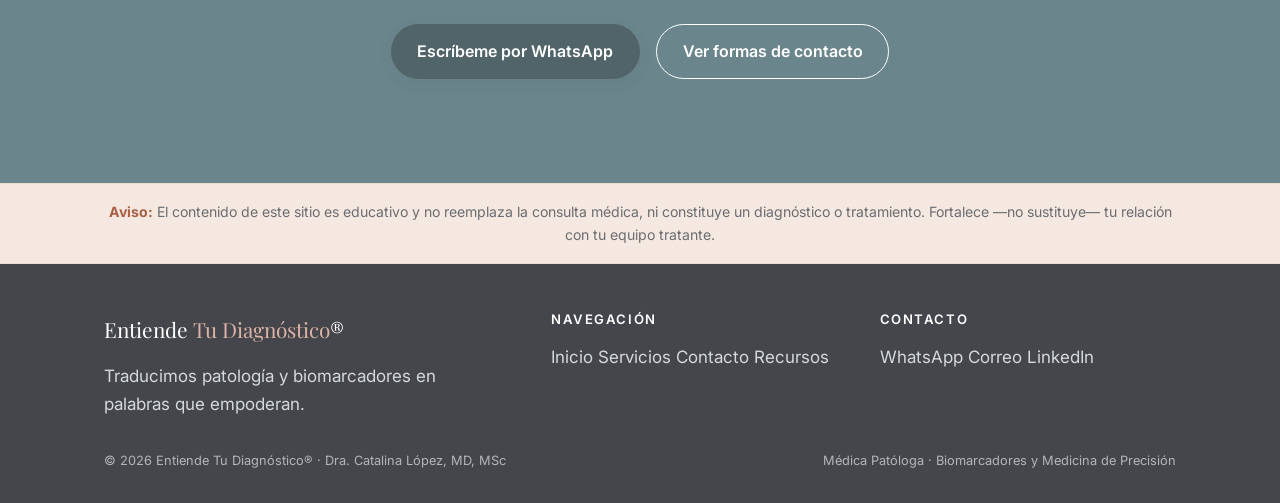
==== commit 33290e9e: "Add files via upload" ====
--- a/index.html
+++ b/index.html
@@ -24,8 +24,15 @@
   <header class="site-header">
     <nav class="container nav" aria-label="Principal">
       <a class="brand" href="index.html">
-        <span class="brand__name">Entiende <em>Tu Diagnóstico</em></span>
-        <span class="brand__tag">Educación oncológica de precisión</span>
+        <svg class="brand__mark" width="38" height="38" viewBox="0 0 96 96" aria-hidden="true">
+          <circle cx="48" cy="48" r="42" fill="none" stroke="#6b858c" stroke-width="4"/>
+          <circle cx="48" cy="48" r="25" fill="none" stroke="#a8c5d9" stroke-width="4"/>
+          <circle cx="48" cy="48" r="5.5" fill="#a95f45"/>
+        </svg>
+        <span class="brand__text">
+          <span class="brand__name">Entiende <em>Tu Diagnóstico</em></span>
+          <span class="brand__tag">Educación oncológica de precisión</span>
+        </span>
       </a>
       <button class="nav__toggle" aria-label="Abrir menú" aria-expanded="false" aria-controls="nav-list">
         <svg viewBox="0 0 24 24" fill="none" stroke="currentColor" stroke-width="2" stroke-linecap="round" aria-hidden="true"><line x1="4" y1="7" x2="20" y2="7"/><line x1="4" y1="12" x2="20" y2="12"/><line x1="4" y1="17" x2="20" y2="17"/></svg>
--- a/styles.css
+++ b/styles.css
@@ -124,7 +124,9 @@
   border-bottom: 1px solid var(--c-sand);
 }
 .nav { display: flex; align-items: center; justify-content: space-between; gap: var(--s-2); min-height: 68px; }
-.brand { display: inline-flex; flex-direction: column; text-decoration: none; line-height: 1; }
+.brand { display: inline-flex; align-items: center; gap: 10px; text-decoration: none; line-height: 1; }
+.brand__mark { flex-shrink: 0; }
+.brand__text { display: inline-flex; flex-direction: column; }
 .brand__name { font-family: var(--f-serif); font-size: 1.15rem; font-weight: 600; color: var(--c-ink); }
 .brand__name em { font-style: normal; color: var(--c-terracotta-deep); }
 .brand__tag { font-size: 0.62rem; letter-spacing: 0.14em; text-transform: uppercase; color: var(--c-ink-soft); margin-top: 3px; }
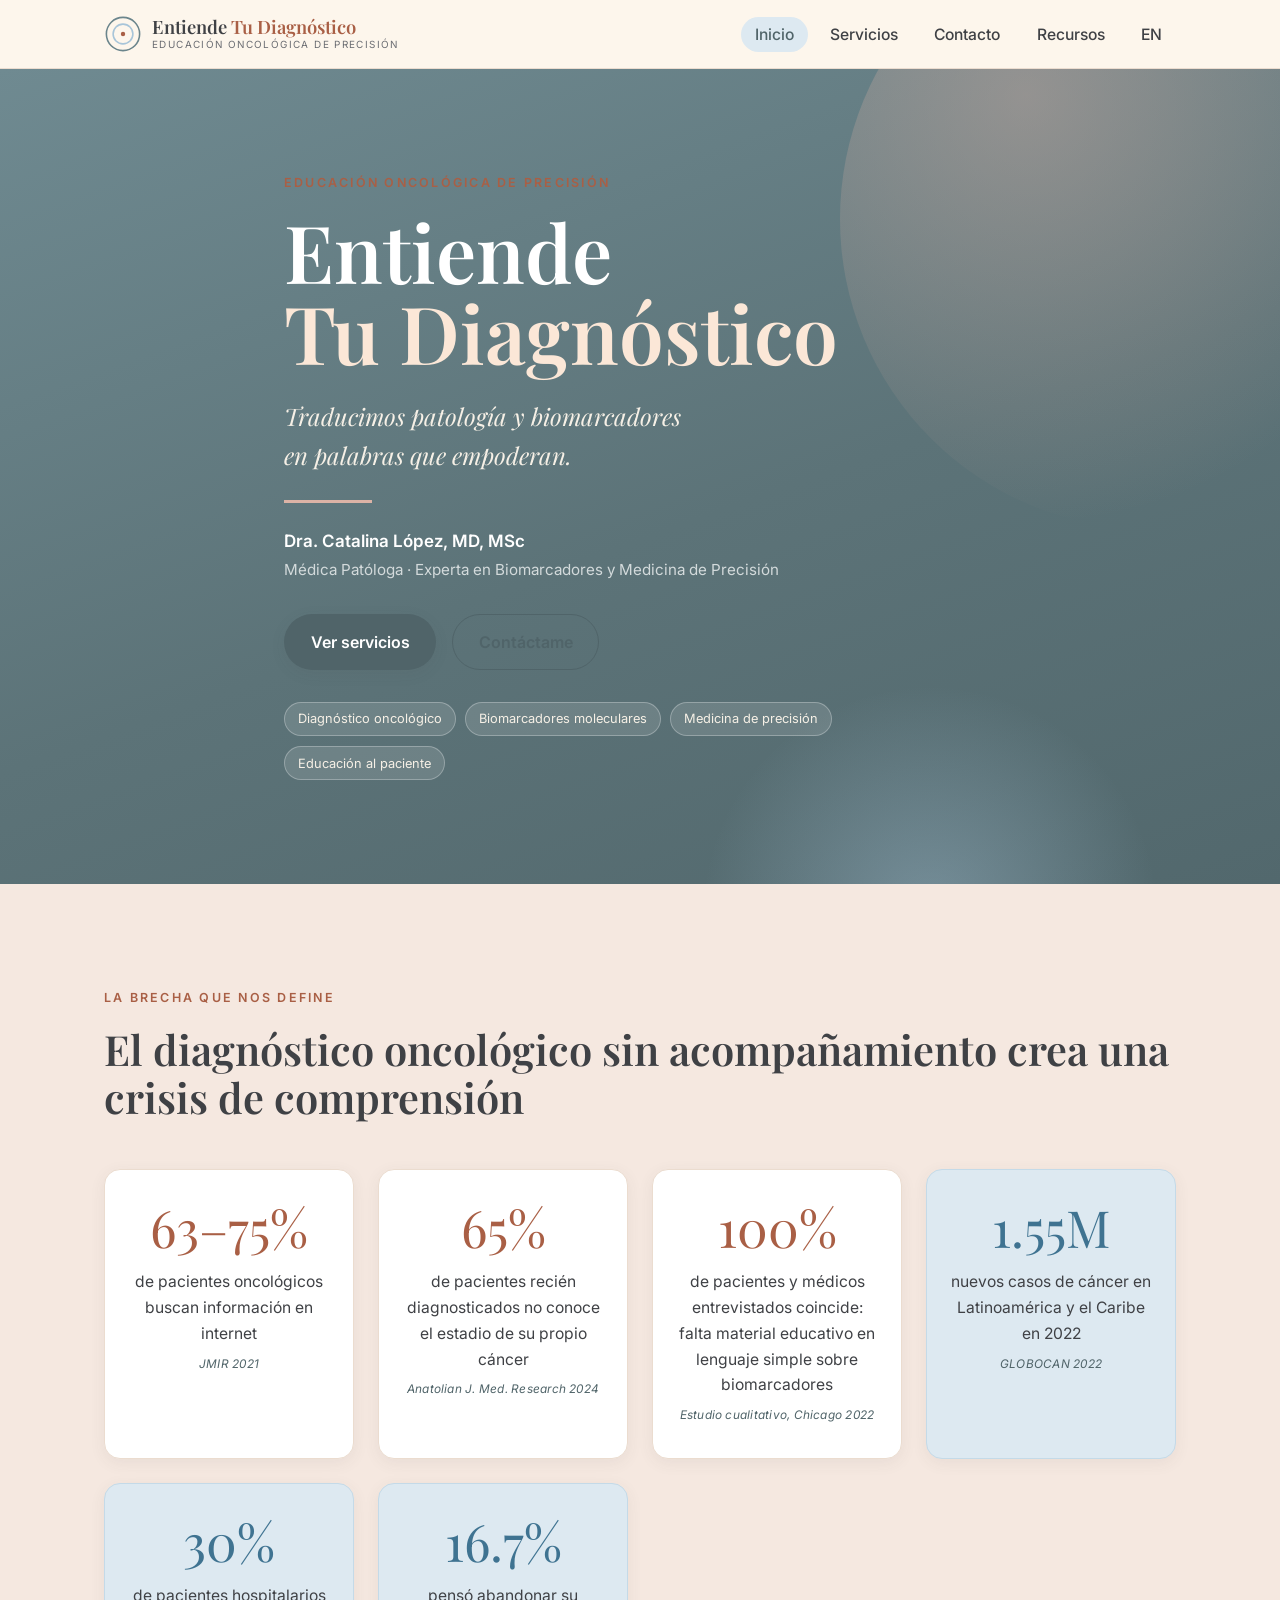
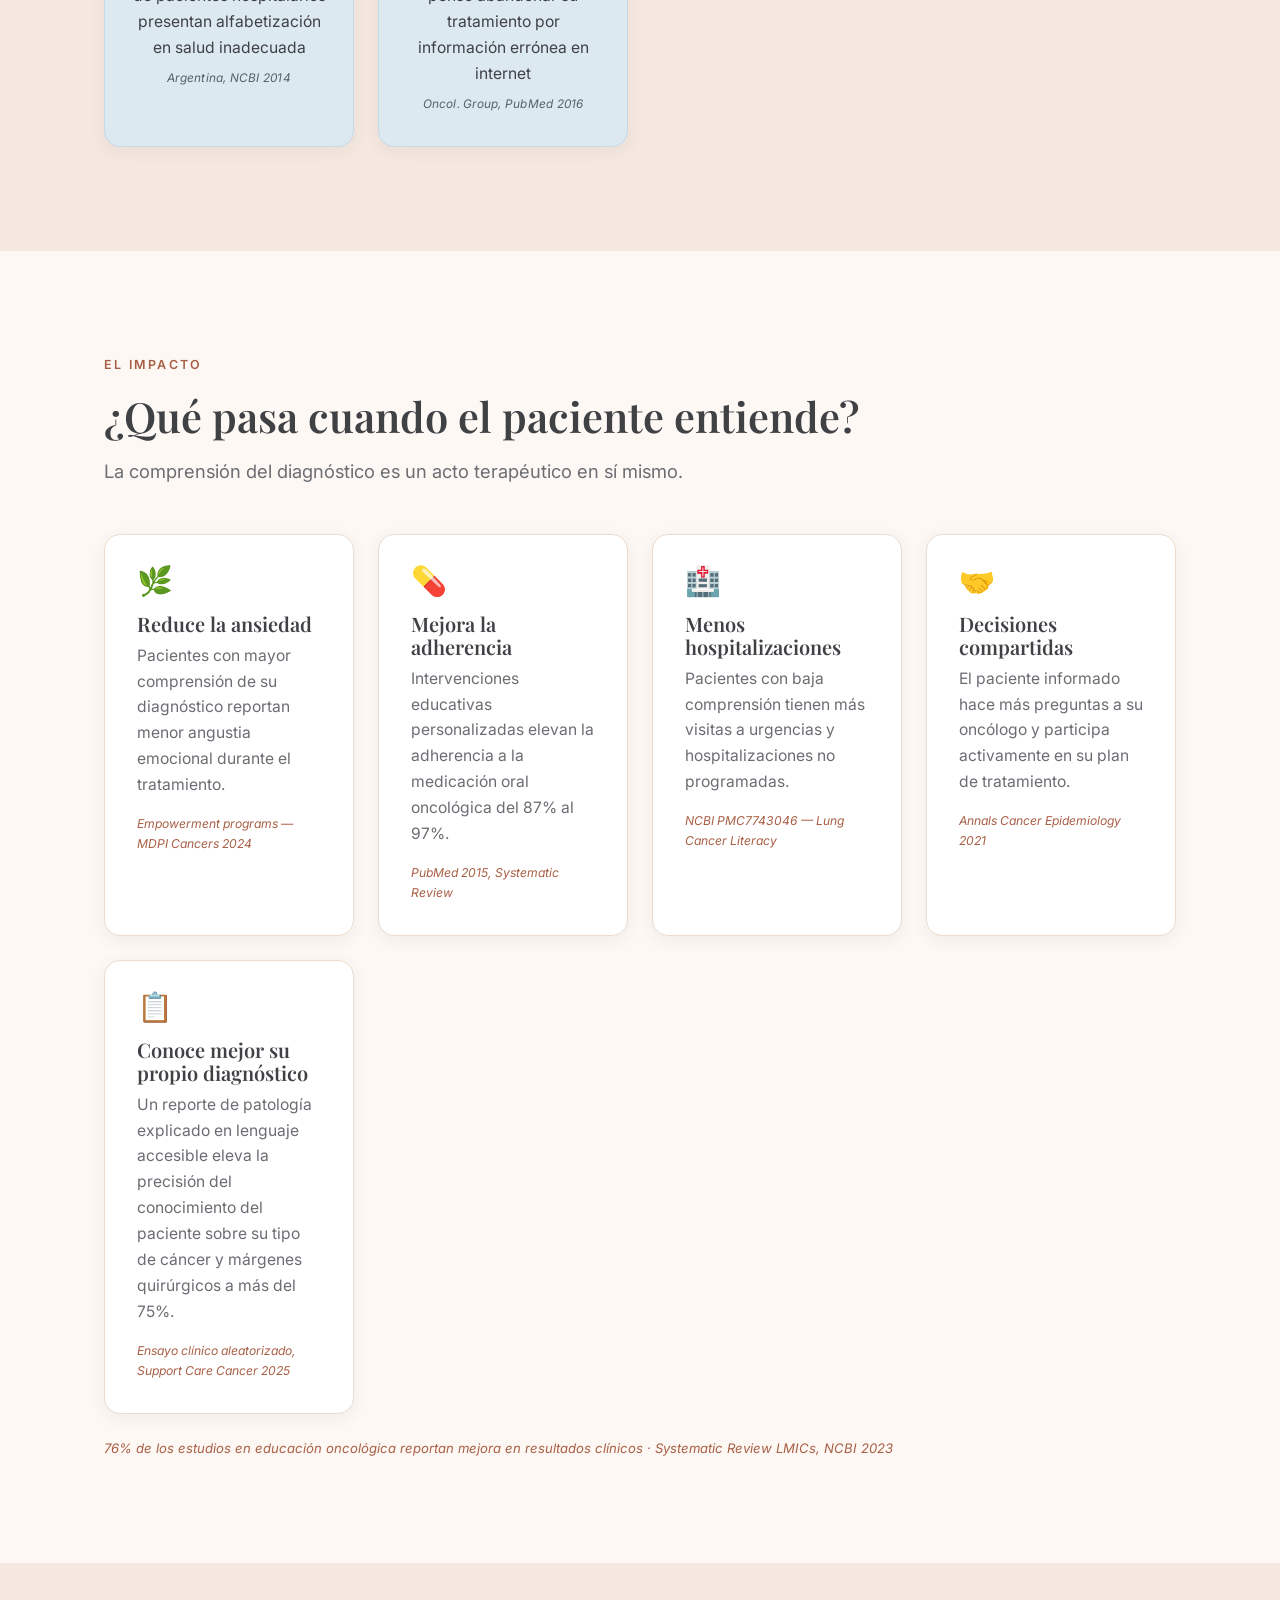
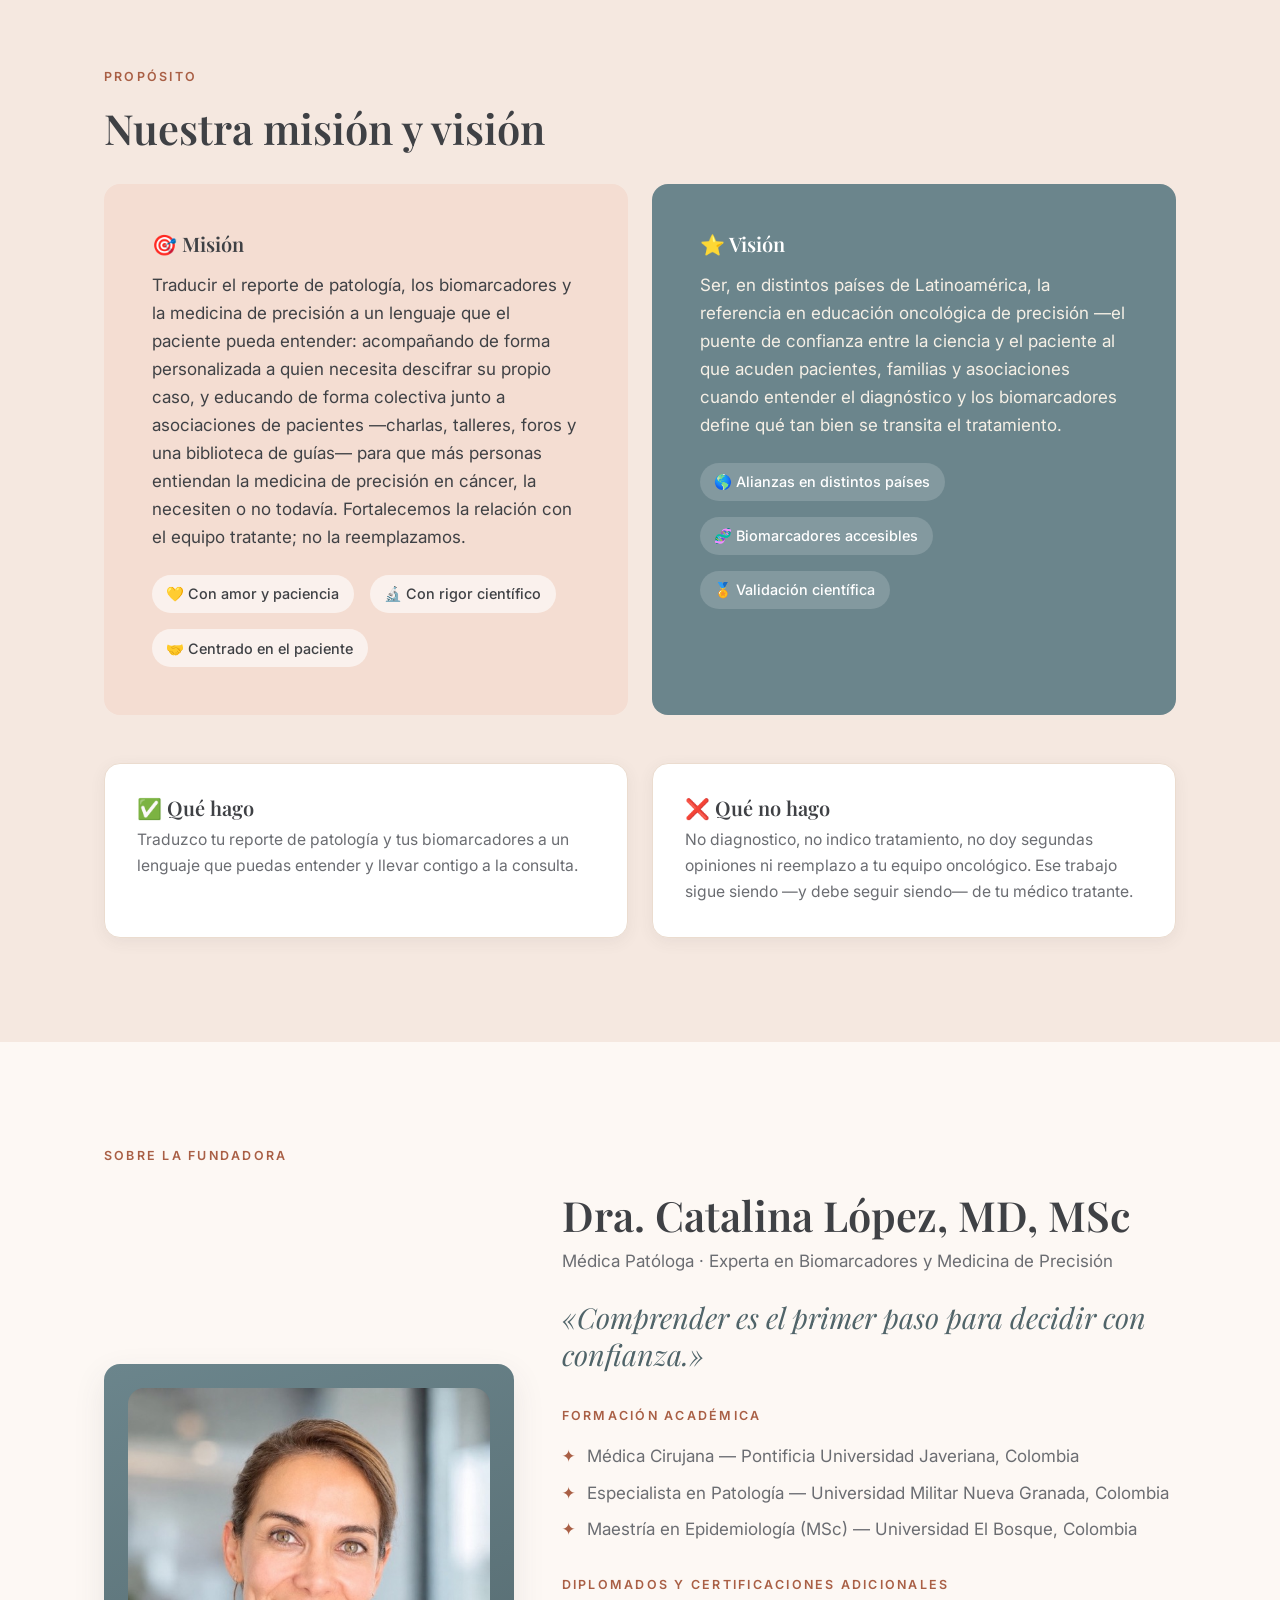
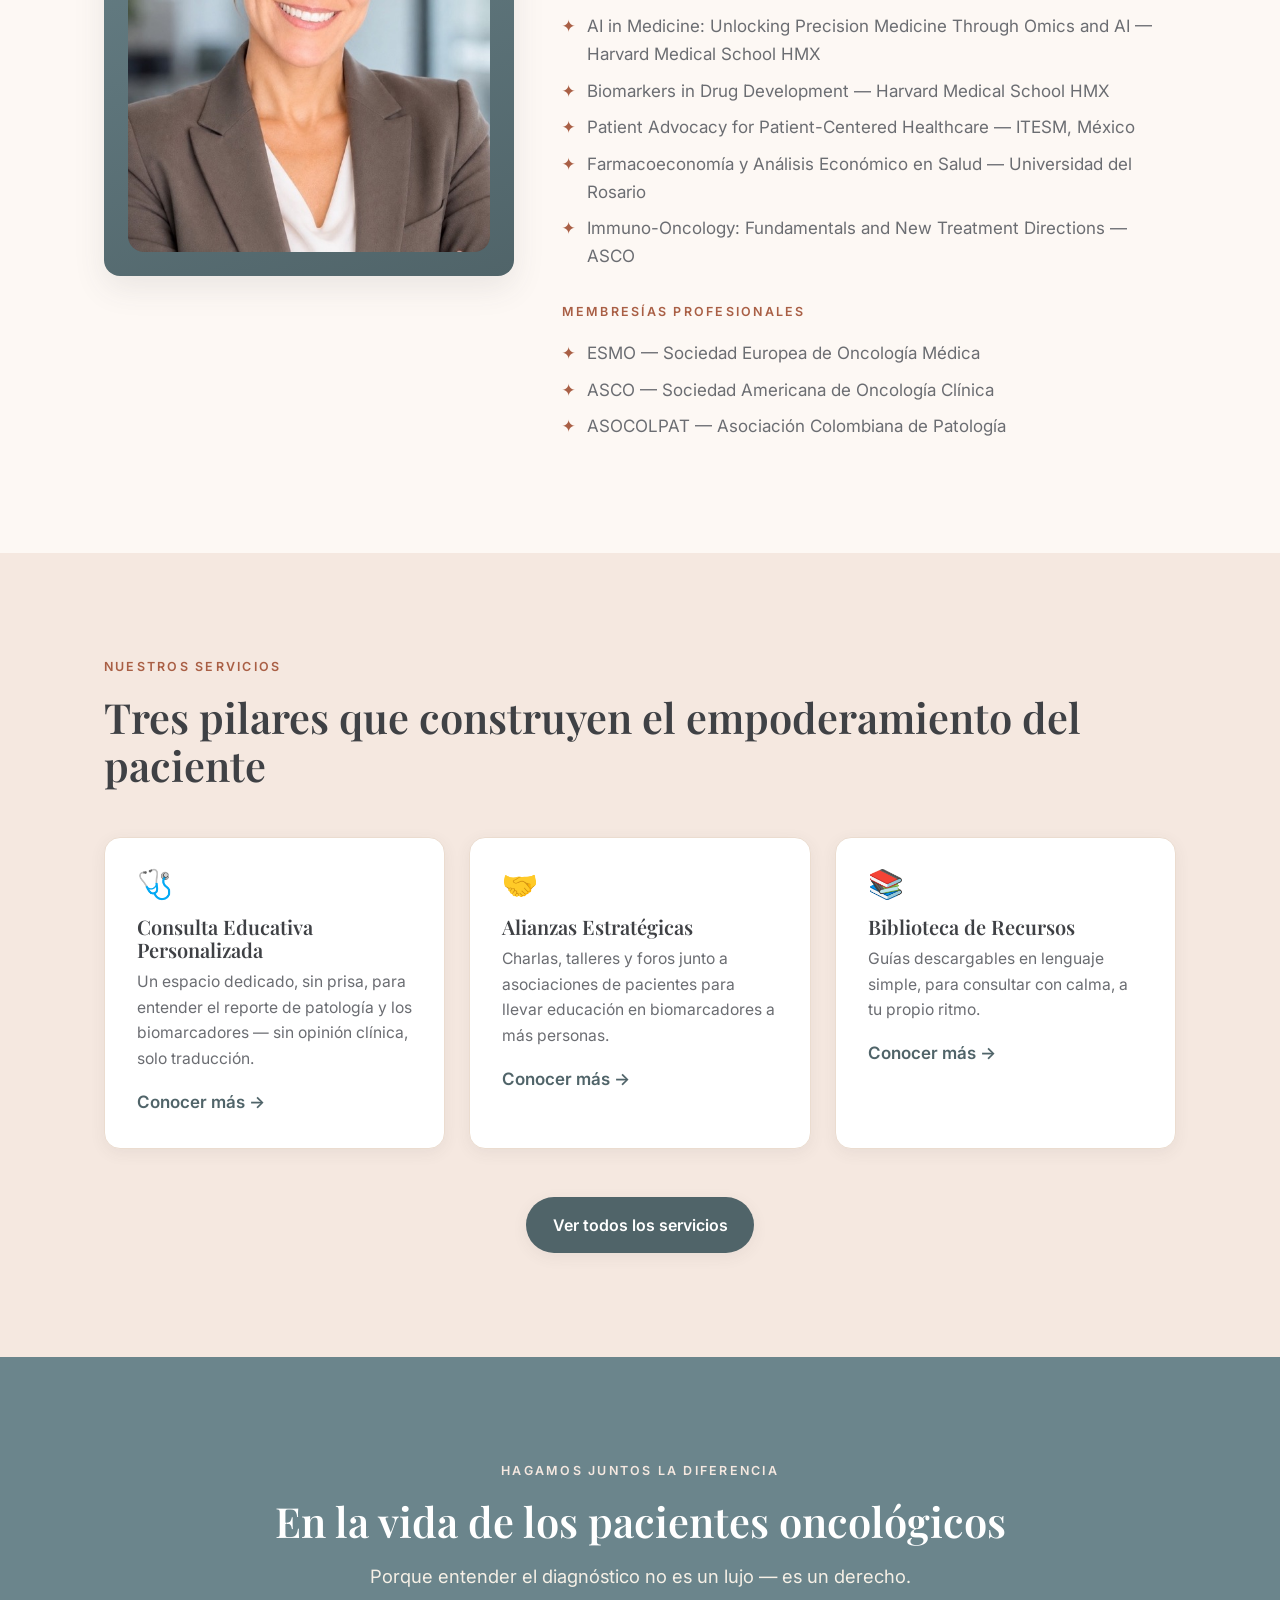
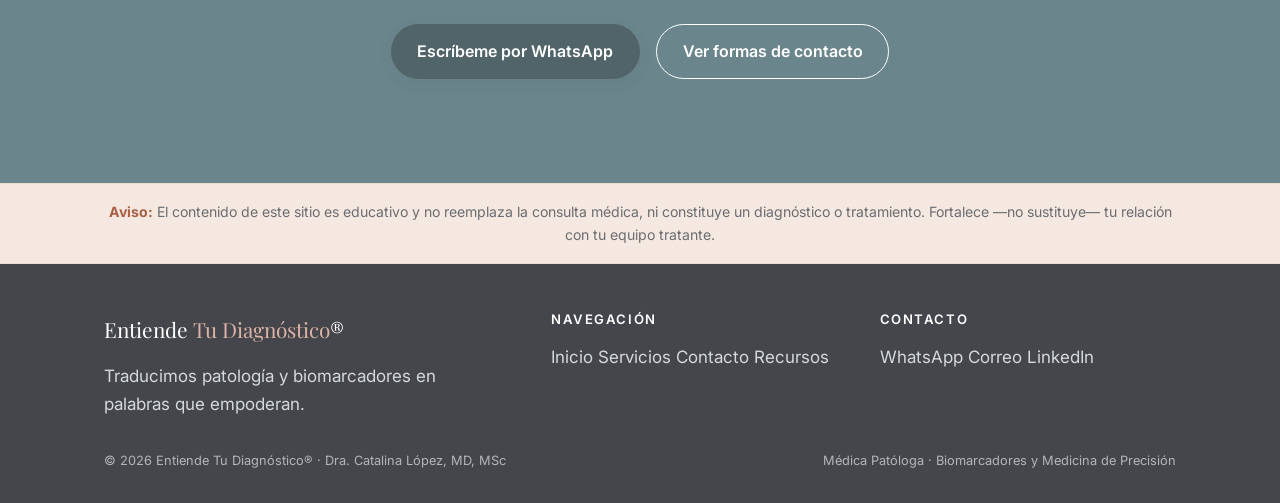
==== commit 5d62ff6f: "Add files via upload" ====
--- a/index.html
+++ b/index.html
@@ -11,6 +11,10 @@
   <meta property="og:title" content="Entiende Tu Diagnóstico® — Educación oncológica de precisión">
   <meta property="og:description" content="Traducimos patología y biomarcadores en palabras que empoderan.">
   <meta property="og:locale" content="es_ES">
+
+  <link rel="alternate" hreflang="es" href="index.html">
+  <link rel="alternate" hreflang="en" href="en/index.html">
+  <link rel="alternate" hreflang="x-default" href="index.html">
 
   <link rel="icon" href="favicon.svg" type="image/svg+xml">
   <link rel="preconnect" href="https://fonts.googleapis.com">
@@ -42,6 +46,7 @@
         <li><a class="nav__link" href="servicios.html">Servicios</a></li>
         <li><a class="nav__link" href="contacto.html">Contacto</a></li>
         <li><a class="nav__link" href="recursos.html">Recursos</a></li>
+        <li><a class="nav__link" href="en/index.html">EN</a></li>
       </ul>
     </nav>
   </header>
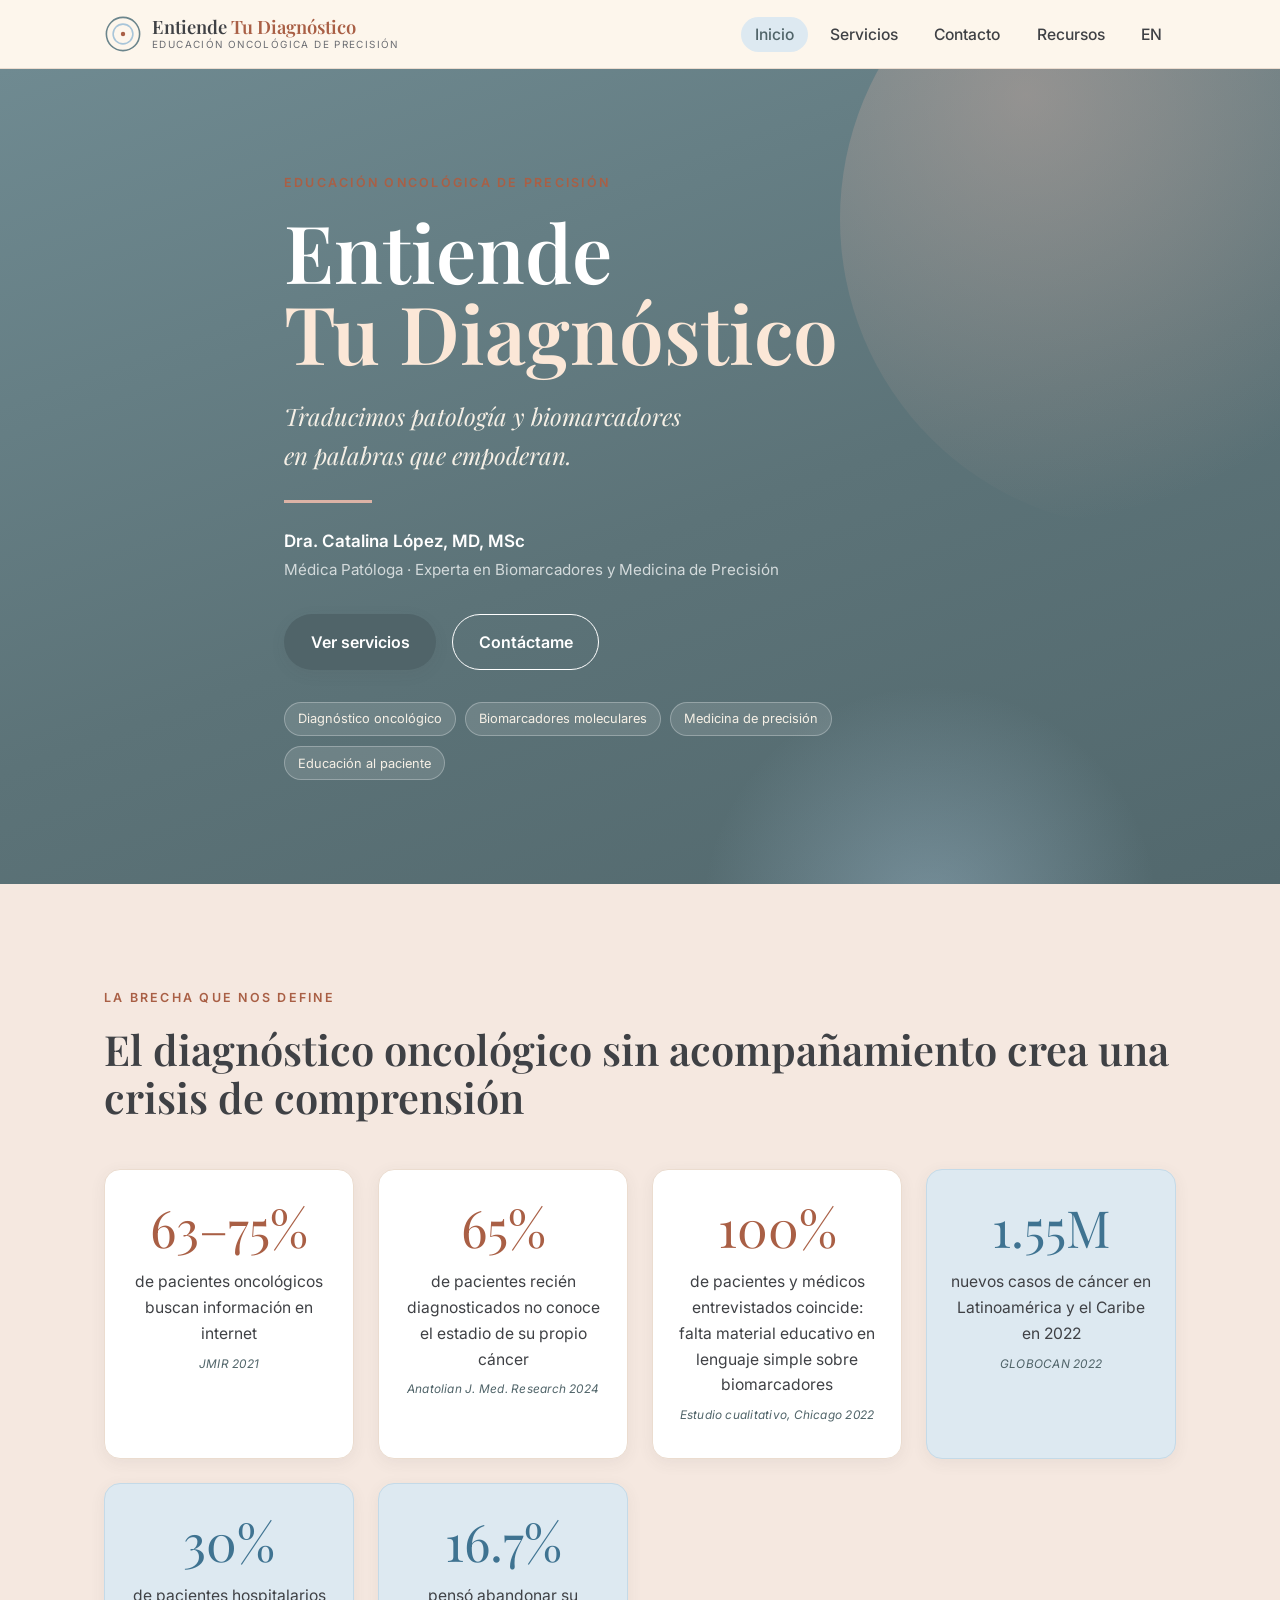
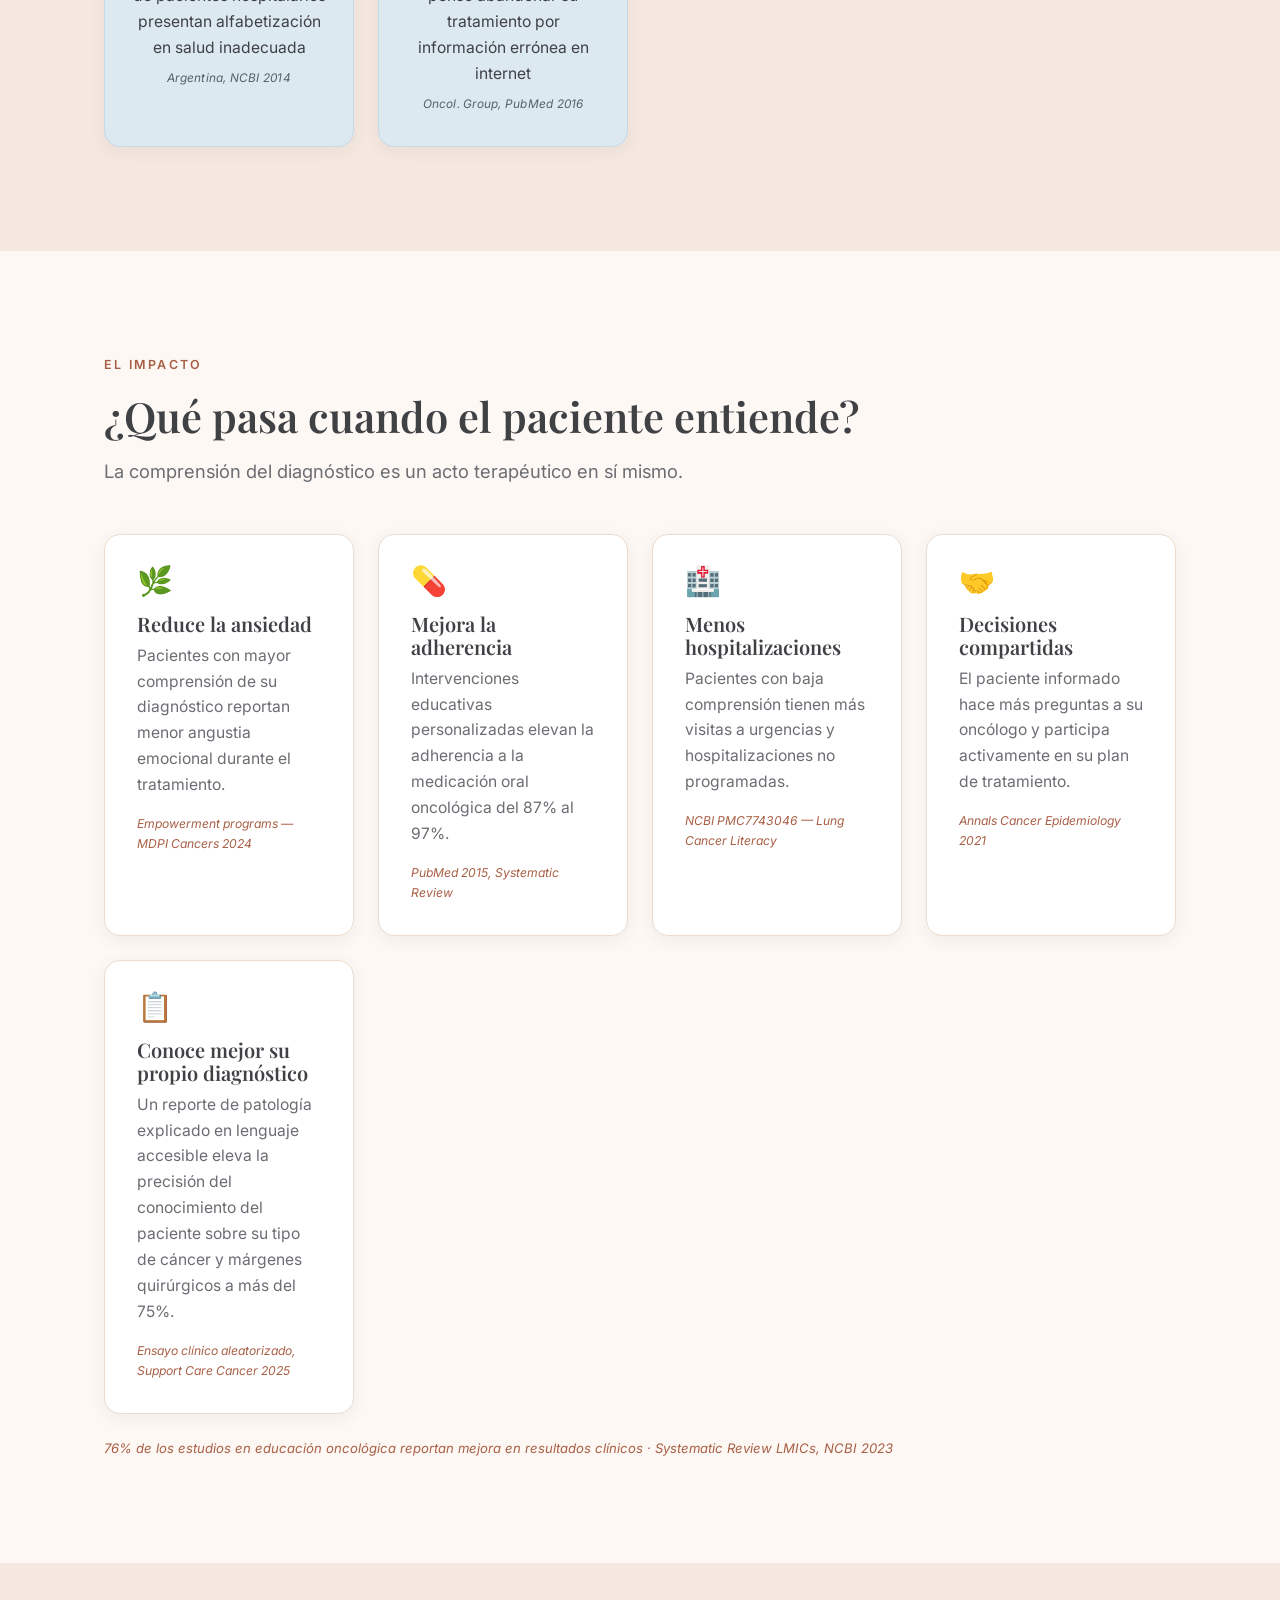
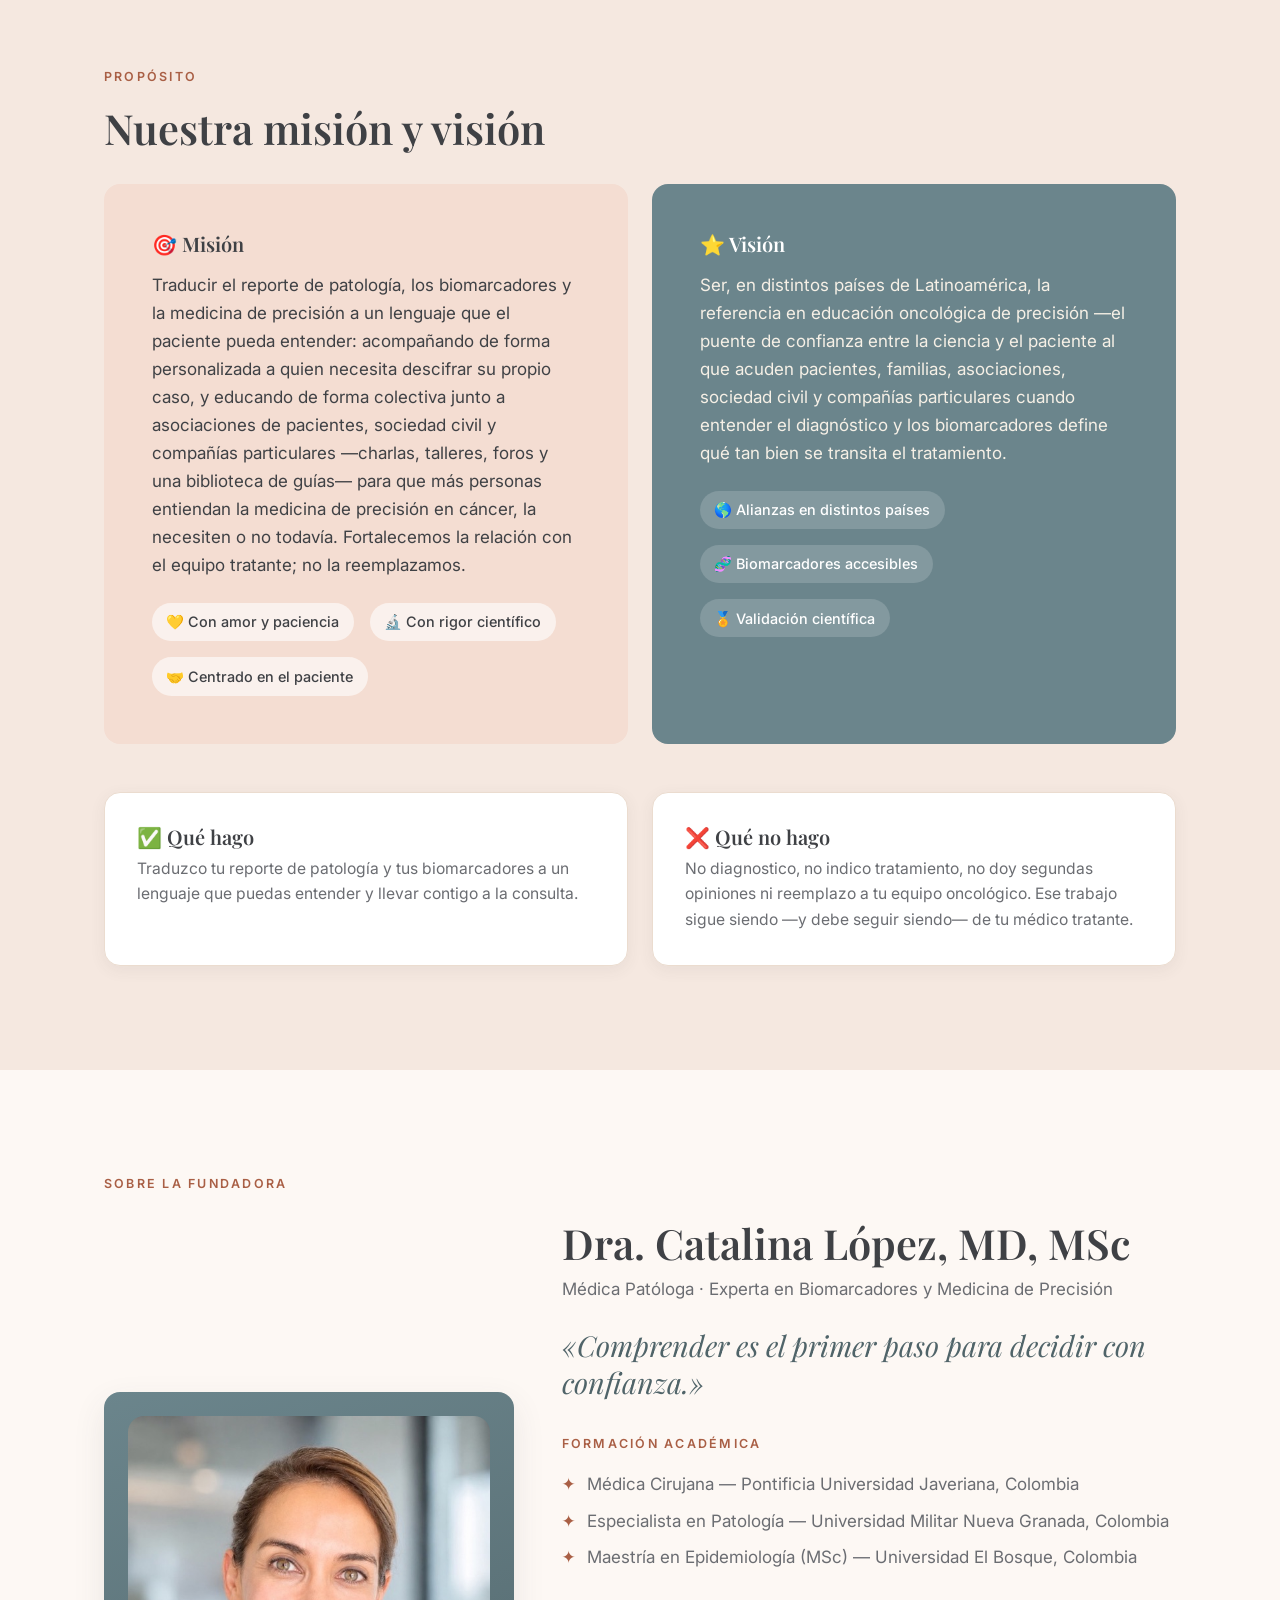
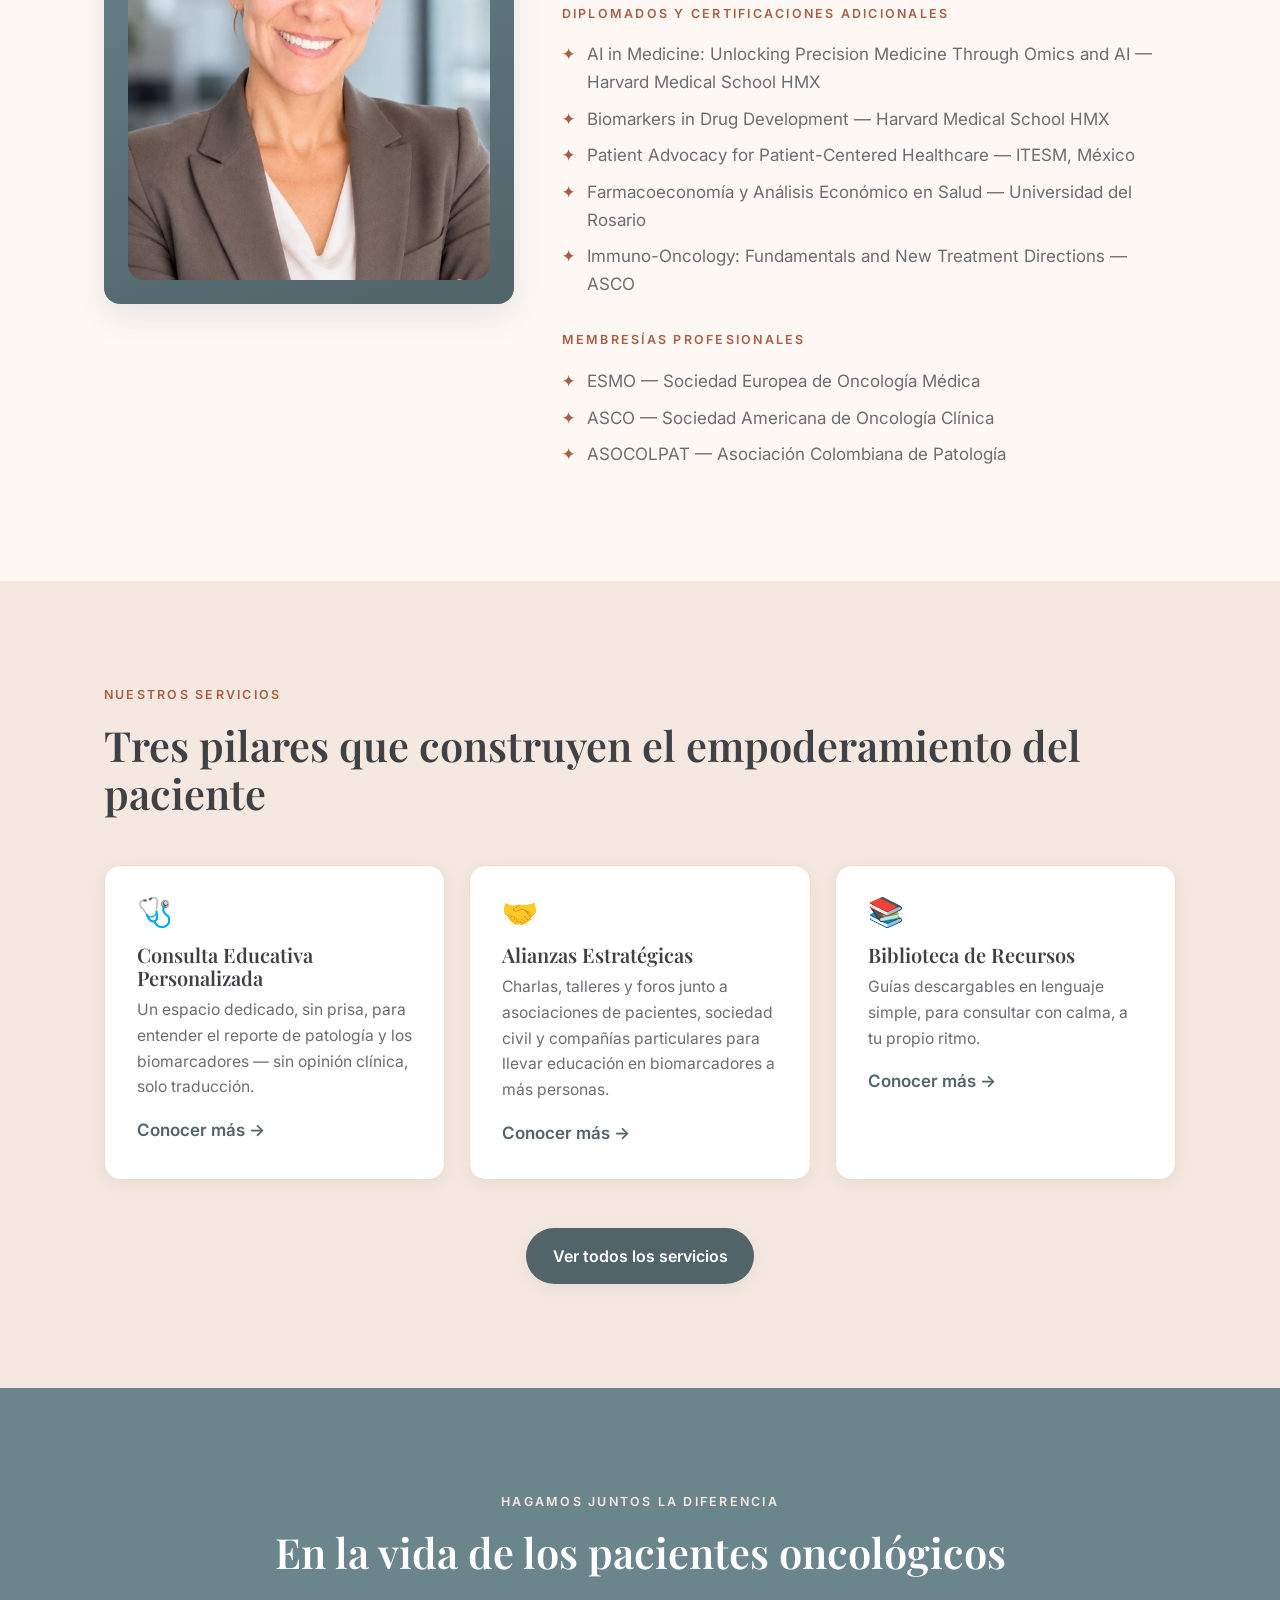
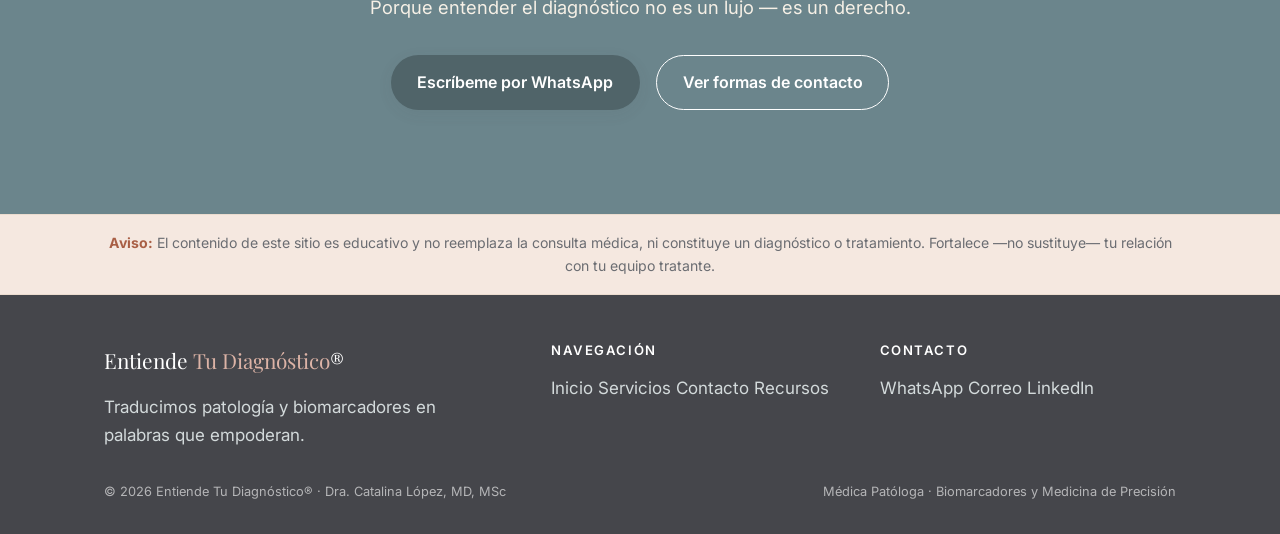
==== commit fe19b215: "Add files via upload" ====
--- a/index.html
+++ b/index.html
@@ -168,7 +168,7 @@
         <div class="mv mt-4">
           <div class="mv__card mv__card--mission">
             <h3 class="card__title">🎯 Misión</h3>
-            <p class="mt-2">Traducir el reporte de patología, los biomarcadores y la medicina de precisión a un lenguaje que el paciente pueda entender: acompañando de forma personalizada a quien necesita descifrar su propio caso, y educando de forma colectiva junto a asociaciones de pacientes —charlas, talleres, foros y una biblioteca de guías— para que más personas entiendan la medicina de precisión en cáncer, la necesiten o no todavía. Fortalecemos la relación con el equipo tratante; no la reemplazamos.</p>
+            <p class="mt-2">Traducir el reporte de patología, los biomarcadores y la medicina de precisión a un lenguaje que el paciente pueda entender: acompañando de forma personalizada a quien necesita descifrar su propio caso, y educando de forma colectiva junto a asociaciones de pacientes, sociedad civil y compañías particulares —charlas, talleres, foros y una biblioteca de guías— para que más personas entiendan la medicina de precisión en cáncer, la necesiten o no todavía. Fortalecemos la relación con el equipo tratante; no la reemplazamos.</p>
             <div class="values">
               <span class="value">💛 Con amor y paciencia</span>
               <span class="value">🔬 Con rigor científico</span>
@@ -177,7 +177,7 @@
           </div>
           <div class="mv__card mv__card--vision">
             <h3 class="card__title">⭐ Visión</h3>
-            <p class="mt-2">Ser, en distintos países de Latinoamérica, la referencia en educación oncológica de precisión —el puente de confianza entre la ciencia y el paciente al que acuden pacientes, familias y asociaciones cuando entender el diagnóstico y los biomarcadores define qué tan bien se transita el tratamiento.</p>
+            <p class="mt-2">Ser, en distintos países de Latinoamérica, la referencia en educación oncológica de precisión —el puente de confianza entre la ciencia y el paciente al que acuden pacientes, familias, asociaciones, sociedad civil y compañías particulares cuando entender el diagnóstico y los biomarcadores define qué tan bien se transita el tratamiento.</p>
             <div class="values">
               <span class="value">🌎 Alianzas en distintos países</span>
               <span class="value">🧬 Biomarcadores accesibles</span>
@@ -254,7 +254,7 @@
           <article class="card card--hover">
             <div class="card__icon">🤝</div>
             <h3 class="card__title">Alianzas Estratégicas</h3>
-            <p class="card__text">Charlas, talleres y foros junto a asociaciones de pacientes para llevar educación en biomarcadores a más personas.</p>
+            <p class="card__text">Charlas, talleres y foros junto a asociaciones de pacientes, sociedad civil y compañías particulares para llevar educación en biomarcadores a más personas.</p>
             <a class="card__cta" href="servicios.html">Conocer más →</a>
           </article>
           <article class="card card--hover">
--- a/styles.css
+++ b/styles.css
@@ -108,13 +108,14 @@
 .btn--primary { background: var(--c-brand-deep); color: #fff; box-shadow: var(--shadow-sm); }
 .btn--primary:hover { background: #45575b; }
 .btn--ghost { background: transparent; border-color: currentColor; color: var(--c-brand-deep); }
-.section--dark .btn--ghost { color: #fff; }
+.section--dark .btn--ghost, .hero .btn--ghost { color: #fff; }
 .btn--ghost:hover { background: rgba(255, 255, 255, 0.16); }
 .btn--whatsapp { background: var(--c-brand-deep); color: #fff; box-shadow: var(--shadow-sm); }
 .btn--whatsapp:hover { background: #45575b; }
 .btn--mail { background: var(--c-terracotta); color: #3a3b3f; box-shadow: var(--shadow-sm); }
 .btn--mail:hover { background: #d3a595; }
 .btn__icon { width: 1.2em; height: 1.2em; }
+.btn--sm { padding: 0.55em 1.2em; font-size: 0.88rem; }
 
 /* ---------- 5. Header / navegación ---------- */
 .site-header {
@@ -230,6 +231,49 @@
 .resource__topic { font-family: var(--f-serif); font-size: 1.12rem; color: var(--c-brand-deep); margin-bottom: 0.3em; }
 .resource__text { font-size: 0.92rem; color: var(--c-ink-soft); }
 
+/* ---------- 12b. Módulo destacado (guías pagas por tipo de cáncer) ---------- */
+.module-featured { background: #fff; border: 2px solid var(--c-terracotta-deep); border-radius: var(--radius); padding: var(--s-5); box-shadow: var(--shadow); }
+.module-featured__top { display: flex; align-items: baseline; justify-content: space-between; gap: var(--s-2); flex-wrap: wrap; }
+.module-featured__title { font-size: clamp(1.5rem, 3vw, 2.1rem); margin: 0; }
+.module-featured__lang { font-size: 0.85rem; color: var(--c-ink-soft); font-weight: 500; white-space: nowrap; }
+.module-featured__text { color: var(--c-ink-soft); max-width: 62ch; margin-top: var(--s-2); }
+
+.module-featured__guides {
+  margin-top: var(--s-4);
+  display: grid;
+  grid-template-columns: repeat(auto-fit, minmax(230px, 1fr));
+  gap: var(--s-3);
+}
+.module-featured__guide-row {
+  display: flex; flex-direction: column; gap: var(--s-2);
+  background: var(--c-cream); border: 1px solid var(--c-sand); border-radius: var(--radius-sm);
+  padding: var(--s-3); box-shadow: var(--shadow-sm);
+  transition: transform .2s ease, box-shadow .2s ease;
+}
+.module-featured__guide-row:hover { transform: translateY(-4px); box-shadow: var(--shadow); }
+.module-featured__guide-info { display: flex; flex-direction: column; align-items: center; text-align: center; gap: var(--s-2); }
+.module-featured__guide-cover {
+  width: 100%; max-width: 190px; height: auto; aspect-ratio: 480 / 644;
+  object-fit: cover; object-position: top; border-radius: 10px;
+  border: 1px solid var(--c-sand); box-shadow: var(--shadow-sm); background: #fff;
+  margin: 0 auto;
+}
+.module-featured__guide-copy { width: 100%; }
+.module-featured__guide-name { font-weight: 700; color: var(--c-brand-deep); font-size: 1.05rem; }
+.module-featured__guide-desc { font-size: 0.9rem; color: var(--c-ink-soft); margin-top: 4px; }
+.module-featured__guide-buy {
+  display: flex; align-items: center; justify-content: space-between; gap: var(--s-2);
+  margin-top: auto; padding-top: var(--s-2); border-top: 1px solid var(--c-sand); width: 100%;
+}
+.module-featured__guide-price { font-family: var(--f-serif); font-size: 1.15rem; color: var(--c-ink); white-space: nowrap; }
+.module-featured__note { font-size: 0.85rem; color: var(--c-ink-soft); margin-top: var(--s-3); font-style: italic; }
+
+/* Módulos por tipo de cáncer — próximamente */
+.module-card { background: #fff; border: 1px solid var(--c-sand); border-radius: var(--radius); padding: var(--s-4); box-shadow: var(--shadow-sm); opacity: 0.9; }
+.module-card__topic { font-family: var(--f-serif); font-size: 1.15rem; color: var(--c-ink); margin-bottom: 0.3em; }
+.module-card__text { font-size: 0.92rem; color: var(--c-ink-soft); }
+.module-card__tag { display: inline-block; margin-top: 0.7em; font-size: 0.72rem; letter-spacing: 0.08em; text-transform: uppercase; color: var(--c-terracotta-deep); font-weight: 600; }
+
 /* ---------- 13. Bloque de contacto ---------- */
 .contact-cta { display: flex; flex-wrap: wrap; gap: var(--s-2); justify-content: center; margin-top: var(--s-4); }
 .contact-methods { display: grid; grid-template-columns: repeat(auto-fit, minmax(240px, 1fr)); gap: var(--s-3); margin-top: var(--s-5); }
